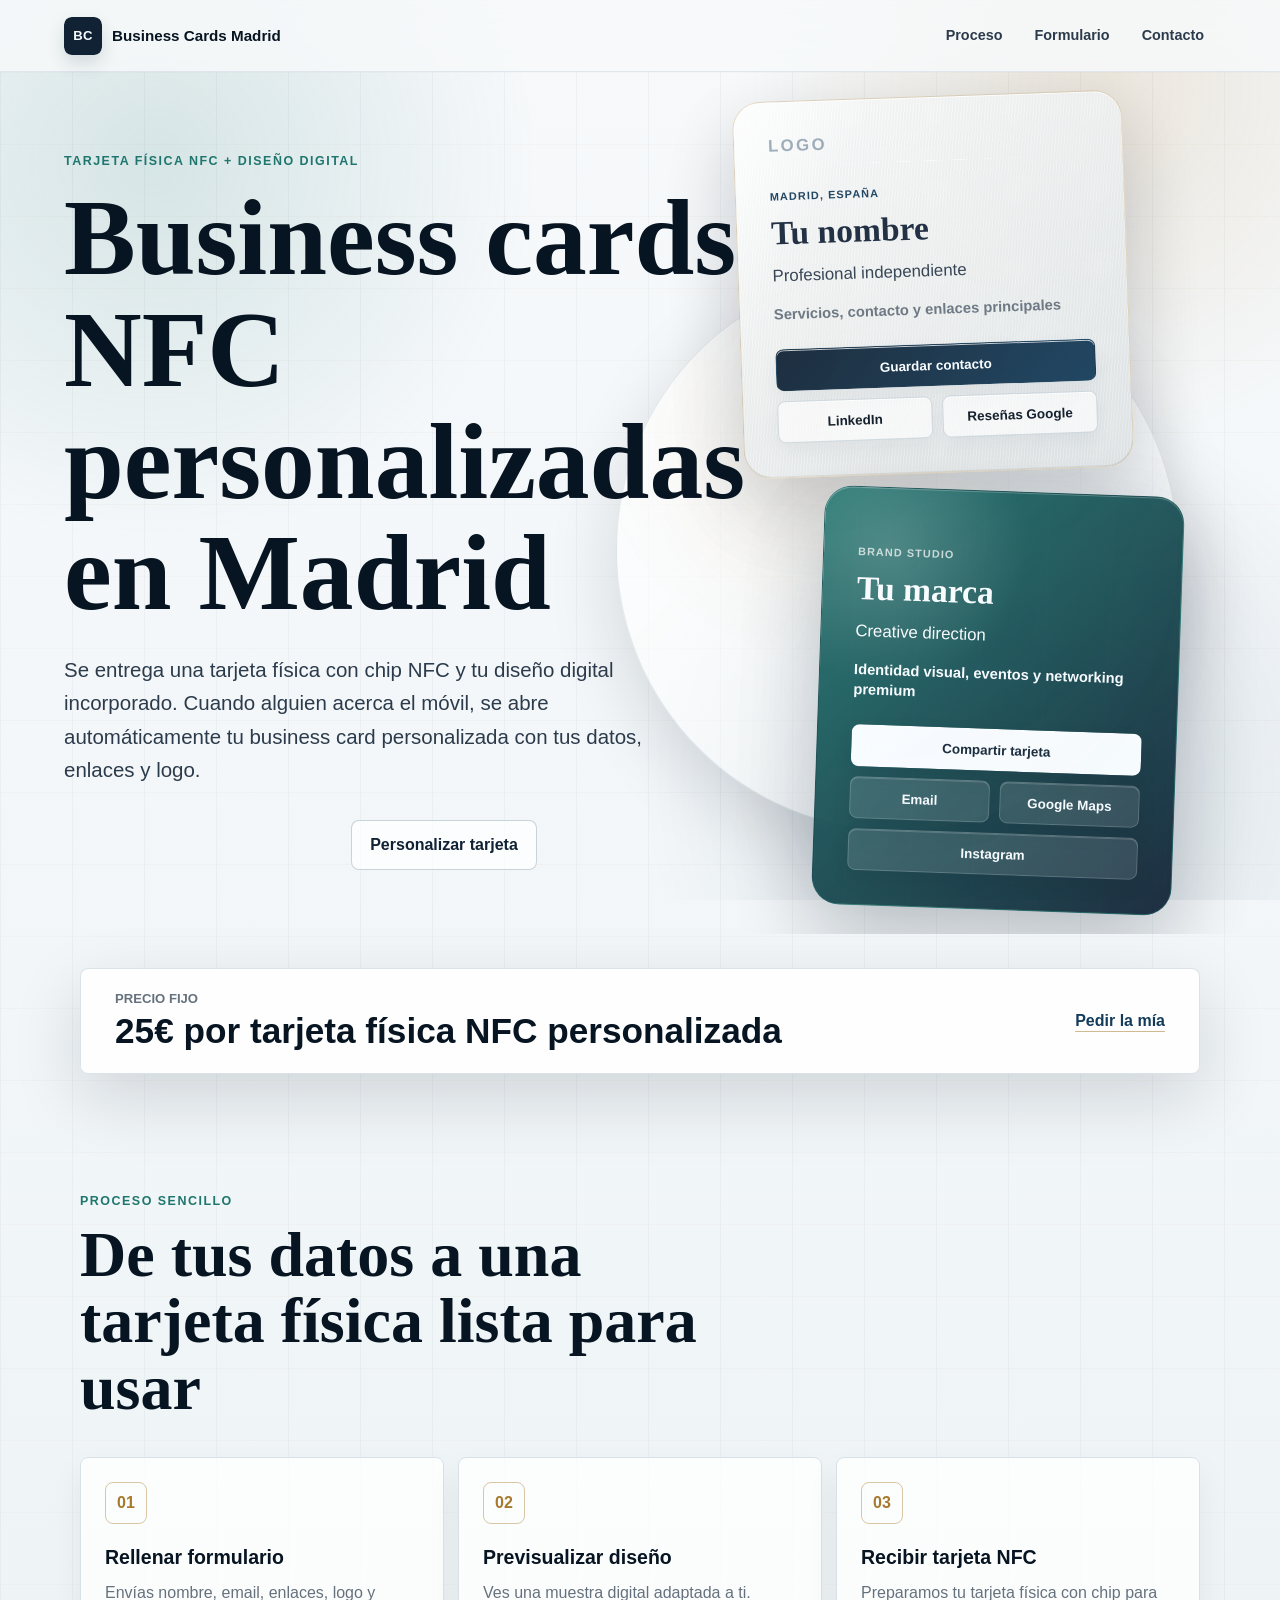
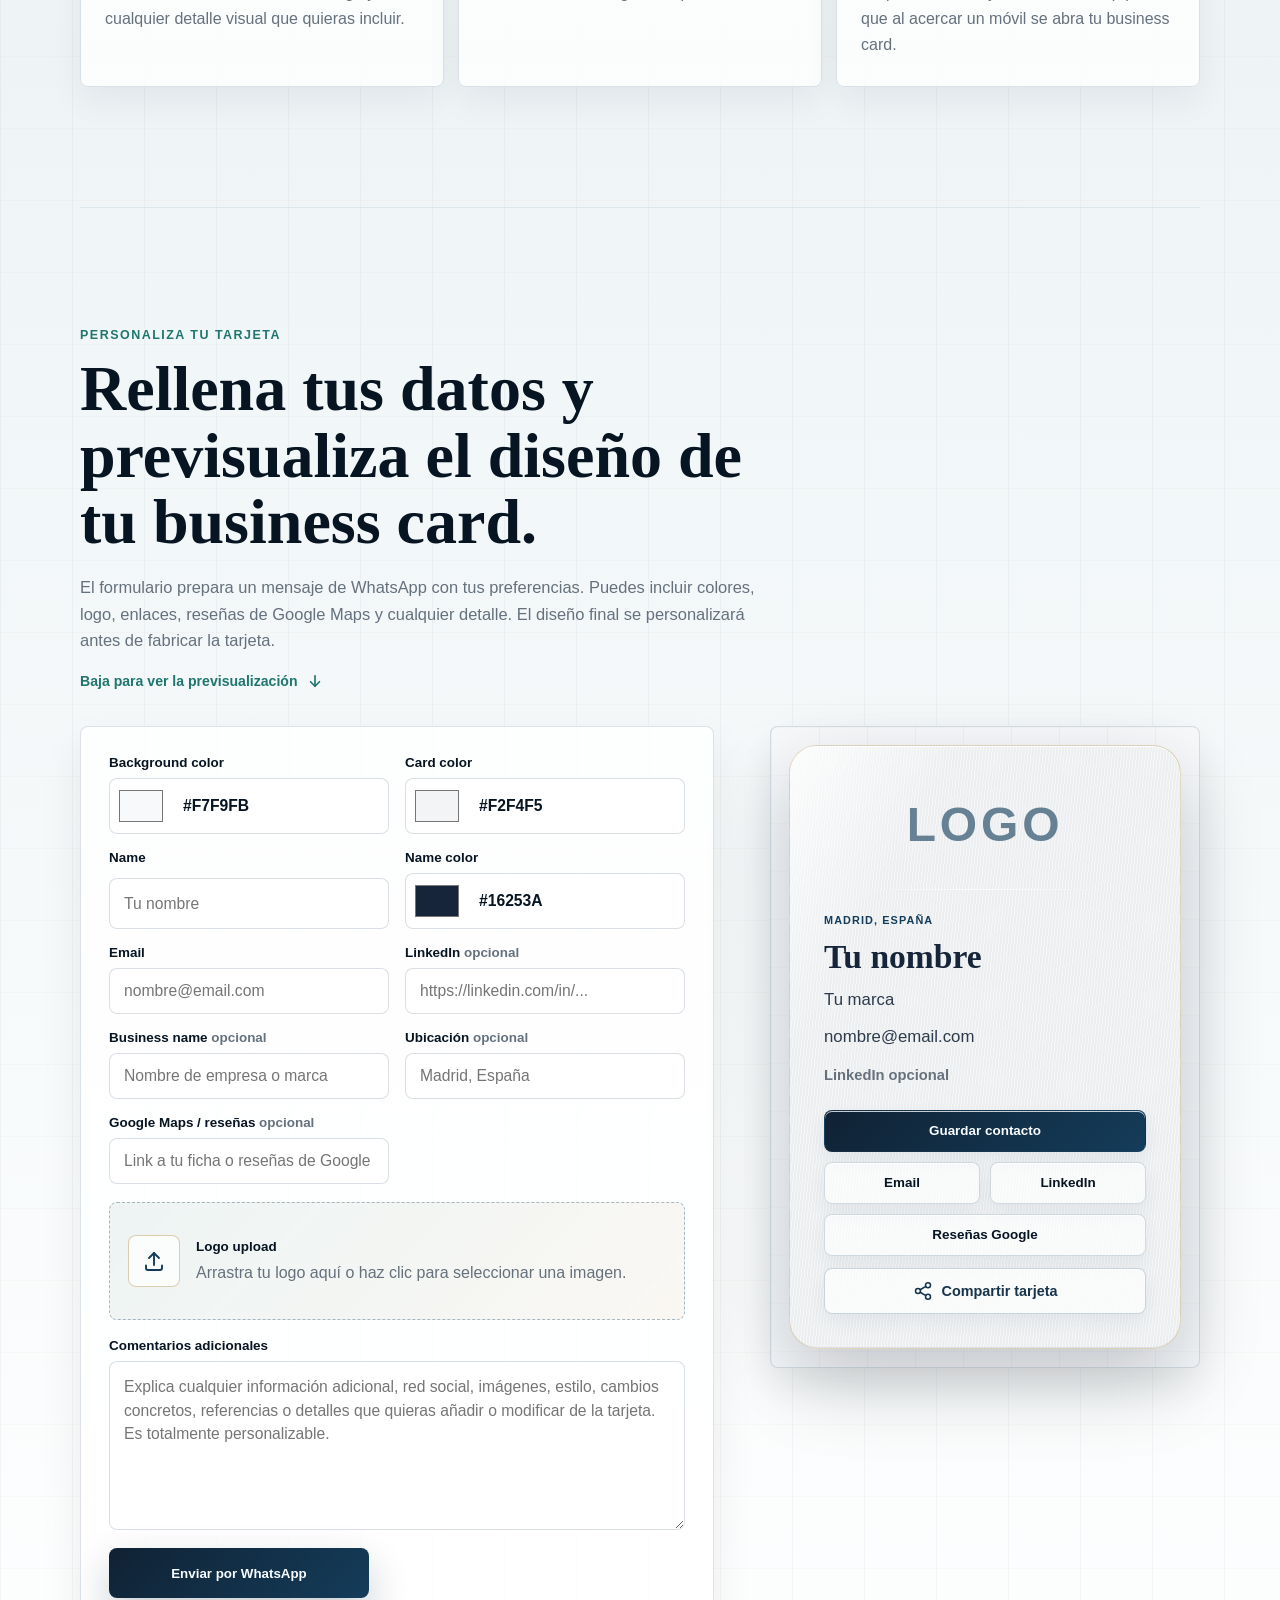
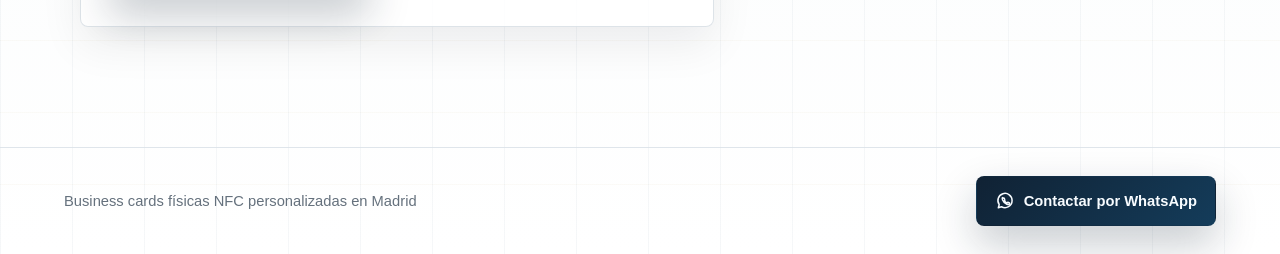
==== index.html @ bb1ada74 "GOOGLE REVIEWS" ====
<!doctype html>
<html lang="es">
  <head>
    <meta charset="utf-8" />
    <meta name="viewport" content="width=device-width, initial-scale=1, viewport-fit=cover" />
    <meta name="theme-color" content="#f7f9fb" />
    <meta
      name="description"
      content="Tarjetas físicas NFC con business card digital personalizada en Madrid por 25 euros. Acerca el móvil y se abre tu tarjeta."
    />

    <title>Business cards físicas NFC personalizadas en Madrid</title>

    <meta property="og:type" content="website" />
    <meta property="og:title" content="Business cards físicas NFC personalizadas en Madrid" />
    <meta
      property="og:description"
      content="Tarjetas físicas con chip NFC y diseño digital personalizado por 25 euros. Al acercar el móvil, se abre tu business card."
    />
    <meta property="og:image" content="assets/business-cards-logo.svg" />
    <link rel="icon" type="image/svg+xml" href="assets/business-cards-logo.svg" />
    <link rel="stylesheet" href="styles.css" />
  </head>
  <body>
    <!-- Landing page -->
    <header class="site-header" aria-label="Cabecera">
      <a class="brand" href="#inicio" aria-label="Inicio">
        <img class="brand-logo-mini" src="assets/business-cards-logo.svg" alt="" />
        <span>Business Cards Madrid</span>
      </a>
      <nav class="top-nav" aria-label="Navegación principal">
        <a href="#proceso">Proceso</a>
        <a href="#personalizar">Formulario</a>
        <a href="#contacto">Contacto</a>
      </nav>
    </header>

    <main>
      <section class="hero" id="inicio" aria-labelledby="hero-title">
        <div class="hero-visual" aria-hidden="true">
          <div class="hero-showcase">
            <article class="floating-card preview-card preview-card-large hero-card-primary">
              <div class="card-pattern"></div>
              <header class="card-head">
                <div class="logo-placeholder">LOGO</div>
              </header>
              <div class="card-identity">
                <p>Madrid, España</p>
                <h2>Tu nombre</h2>
                <span>Profesional independiente</span>
                <small>Servicios, contacto y enlaces principales</small>
              </div>
              <div class="card-actions">
                <span>Guardar contacto</span>
                <span>LinkedIn</span>
                <span>Reseñas Google</span>
              </div>
            </article>
            <article class="floating-card preview-card preview-card-large hero-card-secondary">
              <div class="card-pattern"></div>
              <div class="card-identity">
                <p>Brand studio</p>
                <h2>Tu marca</h2>
                <span>Creative direction</span>
                <small>Identidad visual, eventos y networking premium</small>
              </div>
              <div class="card-actions card-actions-alt">
                <span>Compartir tarjeta</span>
                <span>Email</span>
                <span>Google Maps</span>
                <span>Instagram</span>
              </div>
            </article>
          </div>
        </div>

        <div class="hero-content">
          <p class="kicker">Tarjeta física NFC + diseño digital</p>
          <h1 id="hero-title">Business cards NFC personalizadas en Madrid</h1>
          <p class="hero-copy">
            Se entrega una tarjeta física con chip NFC y tu diseño digital incorporado. Cuando alguien acerca el móvil,
            se abre automáticamente tu business card personalizada con tus datos, enlaces y logo.
          </p>
          <div class="hero-actions">
            <a class="button button-secondary" href="#personalizar">Personalizar tarjeta</a>
          </div>
        </div>
      </section>

      <section class="price-band" id="precio" aria-label="Precio">
        <div>
          <p>Precio fijo</p>
          <strong>25€ por tarjeta física NFC personalizada</strong>
        </div>
        <a class="text-link" href="#personalizar">Pedir la mía</a>
      </section>

      <section class="process-section" id="proceso" aria-labelledby="process-title">
        <div class="section-heading">
          <p class="kicker">Proceso sencillo</p>
          <h2 id="process-title">De tus datos a una tarjeta física lista para usar</h2>
        </div>
        <div class="process-grid">
          <article>
            <span>01</span>
            <h3>Rellenar formulario</h3>
            <p>Envías nombre, email, enlaces, logo y cualquier detalle visual que quieras incluir.</p>
          </article>
          <article>
            <span>02</span>
            <h3>Previsualizar diseño</h3>
            <p>Ves una muestra digital adaptada a ti.</p>
          </article>
          <article>
            <span>03</span>
            <h3>Recibir tarjeta NFC</h3>
            <p>Preparamos tu tarjeta física con chip para que al acercar un móvil se abra tu business card.</p>
          </article>
        </div>
      </section>

      <!-- Formulario + preview personalizada -->
      <section class="customizer-section" id="personalizar" aria-labelledby="customizer-title">
        <div class="section-heading">
          <p class="kicker">Personaliza tu tarjeta</p>
          <h2 id="customizer-title">Rellena tus datos y previsualiza el diseño de tu business card.</h2>
          <p class="section-intro">
            El formulario prepara un mensaje de WhatsApp con tus preferencias. Puedes incluir colores, logo, enlaces,
            reseñas de Google Maps y cualquier detalle. El diseño final se personalizará antes de fabricar la tarjeta.
          </p>
          <a class="scroll-cue customizer-cue" href="#finalPreview" aria-label="Bajar para ver la previsualización">
            <span>Baja para ver la previsualización</span>
            <svg viewBox="0 0 24 24" aria-hidden="true"><path d="M12 5v14" /><path d="m6 13 6 6 6-6" /></svg>
          </a>
        </div>

        <div class="customizer-layout">
          <!-- Formulario -->
          <form class="custom-form" id="cardForm" aria-label="Formulario de personalización de business card">
            <div class="form-grid">
              <label class="field color-field" for="backgroundColor">
                <span>Background color</span>
                <span class="color-control">
                  <input id="backgroundColor" name="backgroundColor" type="color" value="#f7f9fb" />
                  <input class="color-text" data-color-text="backgroundColor" type="text" value="#f7f9fb" aria-label="Background color hex" />
                </span>
              </label>

              <label class="field color-field" for="cardColor">
                <span>Card color</span>
                <span class="color-control">
                  <input id="cardColor" name="cardColor" type="color" value="#f2f4f5" />
                  <input class="color-text" data-color-text="cardColor" type="text" value="#f2f4f5" aria-label="Card color hex" />
                </span>
              </label>

              <label class="field" for="customerName">
                <span>Name</span>
                <input id="customerName" name="customerName" type="text" placeholder="Tu nombre" required />
              </label>

              <label class="field color-field" for="nameColor">
                <span>Name color</span>
                <span class="color-control">
                  <input id="nameColor" name="nameColor" type="color" value="#16253a" />
                  <input class="color-text" data-color-text="nameColor" type="text" value="#16253a" aria-label="Name color hex" />
                </span>
              </label>

              <label class="field" for="customerEmail">
                <span>Email</span>
                <input id="customerEmail" name="customerEmail" type="email" placeholder="nombre@email.com" required />
              </label>

              <label class="field" for="linkedinUrl">
                <span>LinkedIn <em>opcional</em></span>
                <input id="linkedinUrl" name="linkedinUrl" type="text" placeholder="https://linkedin.com/in/..." />
              </label>

              <label class="field" for="businessName">
                <span>Business name <em>opcional</em></span>
                <input id="businessName" name="businessName" type="text" placeholder="Nombre de empresa o marca" />
              </label>

              <label class="field" for="customerLocation">
                <span>Ubicación <em>opcional</em></span>
                <input id="customerLocation" name="customerLocation" type="text" placeholder="Madrid, España" />
              </label>

              <label class="field" for="googleMapsUrl">
                <span>Google Maps / reseñas <em>opcional</em></span>
                <input id="googleMapsUrl" name="googleMapsUrl" type="text" placeholder="Link a tu ficha o reseñas de Google" />
              </label>
            </div>

            <div class="upload-zone" id="logoDropzone">
              <input id="logoUpload" name="logoUpload" type="file" accept="image/*" />
              <div class="upload-icon" aria-hidden="true">
                <svg viewBox="0 0 24 24"><path d="M12 16V4" /><path d="m7 9 5-5 5 5" /><path d="M20 16.5V19a2 2 0 0 1-2 2H6a2 2 0 0 1-2-2v-2.5" /></svg>
              </div>
              <div>
                <strong>Logo upload</strong>
                <p id="logoStatus">Arrastra tu logo aquí o haz clic para seleccionar una imagen.</p>
              </div>
            </div>

            <label class="field comments-field" for="additionalComments">
              <span>Comentarios adicionales</span>
              <textarea
                id="additionalComments"
                name="additionalComments"
                rows="6"
                placeholder="Explica cualquier información adicional, red social, imágenes, estilo, cambios concretos, referencias o detalles que quieras añadir o modificar de la tarjeta. Es totalmente personalizable."
              ></textarea>
            </label>

            <button class="button button-primary form-submit" type="submit">Enviar por WhatsApp</button>
          </form>

          <!-- Preview de tarjeta basada en card_example -->
          <div class="preview-column">
            <aside class="form-preview" id="finalPreview" aria-label="Previsualización de la tarjeta">
              <article class="preview-card custom-preview" id="customPreview">
                <div class="card-pattern"></div>
                <header class="card-head" id="previewLogoWrap">
                  <div class="logo-placeholder" id="previewLogo">LOGO</div>
                </header>
                <div class="card-identity">
                  <p id="previewLocation">Madrid, España</p>
                  <h2 id="previewName">Tu nombre</h2>
                  <span id="previewBusiness">Tu marca</span>
                  <span id="previewEmail">nombre@email.com</span>
                  <small id="previewLinkedin">LinkedIn opcional</small>
                </div>
                <div class="card-actions">
                  <span>Guardar contacto</span>
                  <span id="previewEmailAction">Email</span>
                  <span id="previewLinkedinAction">LinkedIn</span>
                  <span id="previewGoogleMapsAction">Reseñas Google</span>
                </div>
                <button class="share-card-button" id="shareCardButton" type="button">
                  <span class="button-icon" aria-hidden="true">
                    <svg viewBox="0 0 24 24"><circle cx="18" cy="5" r="3" /><circle cx="6" cy="12" r="3" /><circle cx="18" cy="19" r="3" /><path d="m8.6 13.5 6.8 4" /><path d="m15.4 6.5-6.8 4" /></svg>
                  </span>
                  Compartir tarjeta
                </button>
              </article>
              <div class="final-actions" id="finalActions" hidden>
                <div>
                  <strong>Mensaje preparado</strong>
                  <p>Se ha abierto WhatsApp con tu diseño. Puedes editar el mensaje antes de enviarlo.</p>
                </div>
                <a class="button button-primary" id="finalWhatsappLink" href="#" target="_blank" rel="noopener noreferrer">
                  <span class="button-icon" aria-hidden="true">
                    <svg viewBox="0 0 24 24"><path d="M20.5 11.5a8.5 8.5 0 0 1-12.7 7.4L4 20l1.1-3.7a8.5 8.5 0 1 1 15.4-4.8Z" /><path d="M9.4 8.9c.2-.4.4-.4.7-.4h.5c.2 0 .4.1.5.4l.7 1.6c.1.2.1.4-.1.6l-.4.5c.7 1.2 1.7 2.1 3 2.7l.5-.6c.2-.2.4-.3.7-.2l1.6.7c.3.1.4.3.4.6v.5c0 .4-.2.6-.5.8-.7.4-1.8.2-2.8-.2-2.4-1-4.2-2.8-5.1-5.1-.4-1-.6-2.1-.2-2.9Z" /></svg>
                  </span>
                  Abrir WhatsApp de nuevo
                </a>
              </div>
            </aside>
          </div>
        </div>
      </section>
    </main>

    <footer class="site-footer" id="contacto">
      <span>Business cards físicas NFC personalizadas en Madrid</span>
      <a class="button button-primary whatsapp-link footer-whatsapp" href="#">
        <span class="button-icon" aria-hidden="true">
          <svg viewBox="0 0 24 24"><path d="M20.5 11.5a8.5 8.5 0 0 1-12.7 7.4L4 20l1.1-3.7a8.5 8.5 0 1 1 15.4-4.8Z" /><path d="M9.4 8.9c.2-.4.4-.4.7-.4h.5c.2 0 .4.1.5.4l.7 1.6c.1.2.1.4-.1.6l-.4.5c.7 1.2 1.7 2.1 3 2.7l.5-.6c.2-.2.4-.3.7-.2l1.6.7c.3.1.4.3.4.6v.5c0 .4-.2.6-.5.8-.7.4-1.8.2-2.8-.2-2.4-1-4.2-2.8-5.1-5.1-.4-1-.6-2.1-.2-2.9Z" /></svg>
        </span>
        Contactar por WhatsApp
      </a>
    </footer>

    <script src="script.js" defer></script>
  </body>
</html>
---- styles.css ----
:root {
  --ink: #071421;
  --ink-soft: #2c3b4b;
  --muted: #65717d;
  --line: #d9e1e8;
  --paper: #f7f9fb;
  --white: #ffffff;
  --blue: #143c5a;
  --blue-deep: #102234;
  --gold: #a8792c;
  --sea: #1f766e;
  --card-border: rgba(168, 121, 44, 0.28);
  --shadow-soft: 0 24px 70px rgba(7, 20, 33, 0.14);
  --shadow-card: 0 30px 80px rgba(7, 20, 33, 0.22);
  font-family: "Avenir Next", Avenir, "Helvetica Neue", Helvetica, Arial, sans-serif;
}

/* Estilos base */

* {
  box-sizing: border-box;
}

html {
  scroll-behavior: smooth;
}

body {
  min-height: 100%;
  margin: 0;
  background:
    linear-gradient(90deg, rgba(20, 60, 90, 0.04) 1px, transparent 1px),
    linear-gradient(rgba(168, 121, 44, 0.035) 1px, transparent 1px),
    linear-gradient(180deg, #f7f9fb 0%, #eef4f6 48%, #ffffff 100%);
  background-size: 72px 72px, 72px 72px, auto;
  color: var(--ink);
}

body::before {
  position: fixed;
  inset: 0;
  z-index: -1;
  content: "";
  background:
    radial-gradient(circle at 12% 18%, rgba(31, 118, 110, 0.15), transparent 24rem),
    radial-gradient(circle at 86% 10%, rgba(168, 121, 44, 0.14), transparent 22rem),
    radial-gradient(circle at 80% 86%, rgba(20, 60, 90, 0.13), transparent 24rem);
  pointer-events: none;
}

a {
  color: inherit;
}

/* Landing page */

.site-header {
  position: fixed;
  top: 0;
  right: 0;
  left: 0;
  z-index: 10;
  display: flex;
  min-height: 72px;
  align-items: center;
  justify-content: space-between;
  gap: 24px;
  padding: 16px clamp(18px, 5vw, 64px);
  border-bottom: 1px solid rgba(217, 225, 232, 0.78);
  background: rgba(247, 249, 251, 0.82);
  backdrop-filter: blur(18px);
  -webkit-backdrop-filter: blur(18px);
}

.brand,
.top-nav,
.hero-actions,
.card-actions,
.site-footer {
  display: flex;
  align-items: center;
}

.brand {
  gap: 10px;
  font-size: 0.95rem;
  font-weight: 800;
  text-decoration: none;
}

.brand-logo-mini {
  display: block;
  width: 38px;
  height: 38px;
  border-radius: 8px;
  object-fit: contain;
  box-shadow: 0 8px 18px rgba(16, 34, 52, 0.14);
}

.top-nav {
  gap: 8px;
}

.top-nav a {
  min-height: 38px;
  padding: 10px 12px;
  border-radius: 8px;
  color: var(--ink-soft);
  font-size: 0.9rem;
  font-weight: 700;
  text-decoration: none;
}

.hero {
  position: relative;
  display: grid;
  min-height: 92svh;
  align-items: center;
  overflow: hidden;
  padding: 120px clamp(18px, 5vw, 64px) 64px;
}

.hero-visual {
  position: absolute;
  inset: 72px 0 0;
  display: grid;
  place-items: center end;
  padding-right: clamp(12px, 8vw, 110px);
  pointer-events: none;
}

.hero-visual::before {
  position: absolute;
  inset: auto clamp(10px, 8vw, 120px) 12% auto;
  width: min(46vw, 560px);
  aspect-ratio: 1;
  content: "";
  border: 1px solid rgba(20, 60, 90, 0.1);
  border-radius: 999px;
  background:
    linear-gradient(135deg, rgba(255, 255, 255, 0.78), rgba(255, 255, 255, 0.18)),
    radial-gradient(circle at 36% 30%, rgba(168, 121, 44, 0.2), transparent 42%),
    radial-gradient(circle at 72% 68%, rgba(31, 118, 110, 0.18), transparent 40%);
  box-shadow: inset 0 1px 0 rgba(255, 255, 255, 0.8), var(--shadow-soft);
}

.hero-showcase {
  position: relative;
  display: grid;
  width: min(38vw, 440px);
  gap: 18px;
  justify-items: end;
}

.hero-content {
  position: relative;
  z-index: 1;
  width: min(100%, 760px);
  padding-top: 34px;
}

.kicker {
  margin: 0 0 14px;
  color: var(--sea);
  font-size: 0.78rem;
  font-weight: 800;
  letter-spacing: 0.12em;
  text-transform: uppercase;
}

p {
  overflow-wrap: break-word;
}

h1,
h2 {
  margin: 0;
  color: var(--ink);
  font-family: "Iowan Old Style", "Palatino Linotype", "Book Antiqua", Palatino, Georgia, serif;
  font-weight: 700;
  line-height: 1.04;
  letter-spacing: 0;
}

h1 {
  max-width: 720px;
  font-size: clamp(3.1rem, 8.4vw, 6.8rem);
}

.hero-copy {
  max-width: 620px;
  margin: 24px 0 0;
  color: var(--ink-soft);
  font-size: clamp(1.05rem, 1.7vw, 1.28rem);
  line-height: 1.62;
}

.hero-actions {
  flex-wrap: wrap;
  gap: 12px;
  justify-content: center;
  margin-top: 34px;
}

.scroll-cue {
  display: inline-flex;
  align-items: center;
  gap: 8px;
  margin-top: 18px;
  color: var(--muted);
  font-size: 0.88rem;
  font-weight: 800;
  text-decoration: none;
}

.customizer-cue {
  color: var(--sea);
}

.scroll-cue svg {
  width: 18px;
  height: 18px;
  fill: none;
  stroke: currentColor;
  stroke-linecap: round;
  stroke-linejoin: round;
  stroke-width: 2.2;
  animation: cueBounce 1.8s ease-in-out infinite;
}

.button,
.text-link {
  min-height: 50px;
  align-items: center;
  justify-content: center;
  border-radius: 8px;
  font-weight: 800;
  text-decoration: none;
  transition: transform 180ms ease, border-color 180ms ease, background 180ms ease, box-shadow 180ms ease;
}

.button {
  display: inline-flex;
  gap: 9px;
  padding: 0 18px;
  border: 1px solid transparent;
}

.button-primary {
  background: linear-gradient(135deg, var(--blue-deep), var(--blue));
  color: #f8fcff;
  box-shadow: 0 18px 42px rgba(16, 34, 52, 0.23);
}

.button-secondary {
  border-color: rgba(20, 60, 90, 0.22);
  background: rgba(255, 255, 255, 0.72);
  color: var(--blue-deep);
}

.button-icon {
  display: inline-grid;
  width: 20px;
  height: 20px;
  place-items: center;
}

.button-icon svg {
  width: 100%;
  height: 100%;
  fill: none;
  stroke: currentColor;
  stroke-linecap: round;
  stroke-linejoin: round;
  stroke-width: 1.8;
}

.price-band {
  display: flex;
  width: min(1120px, calc(100% - 36px));
  align-items: center;
  justify-content: space-between;
  gap: 20px;
  margin: 34px auto 0;
  padding: 22px clamp(18px, 4vw, 34px);
  border: 1px solid rgba(20, 60, 90, 0.14);
  border-radius: 8px;
  background: rgba(255, 255, 255, 0.9);
  box-shadow: var(--shadow-soft);
}

.price-band p,
.price-band strong {
  display: block;
}

.price-band p {
  margin: 0 0 6px;
  color: var(--muted);
  font-size: 0.82rem;
  font-weight: 800;
  text-transform: uppercase;
}

.price-band strong {
  font-size: clamp(1.45rem, 4vw, 2.2rem);
  line-height: 1.1;
}

.text-link {
  display: inline-flex;
  flex: 0 0 auto;
  color: var(--blue);
  text-decoration: underline;
  text-decoration-color: rgba(168, 121, 44, 0.52);
  text-underline-offset: 5px;
}

/* Proceso */

.process-section,
.customizer-section {
  width: min(1120px, calc(100% - 36px));
  margin: 0 auto;
  padding: clamp(70px, 10vw, 120px) 0;
}

.section-heading {
  max-width: 680px;
}

.section-heading h2 {
  font-size: clamp(2rem, 5vw, 4rem);
}

.process-grid {
  display: grid;
  grid-template-columns: repeat(3, minmax(0, 1fr));
  gap: 14px;
  margin-top: 36px;
}

.process-grid article {
  min-height: 230px;
  padding: 24px;
  border: 1px solid var(--line);
  border-radius: 8px;
  background: rgba(255, 255, 255, 0.78);
  box-shadow: 0 14px 34px rgba(7, 20, 33, 0.06);
}

.process-grid span {
  display: inline-grid;
  width: 42px;
  height: 42px;
  place-items: center;
  border: 1px solid rgba(168, 121, 44, 0.42);
  border-radius: 8px;
  color: var(--gold);
  font-weight: 900;
}

.process-grid h3 {
  margin: 22px 0 10px;
  font-size: 1.22rem;
  line-height: 1.2;
}

.process-grid p,
.section-intro {
  margin: 0;
  color: var(--muted);
  line-height: 1.62;
}

.section-intro {
  max-width: 720px;
  margin-top: 18px;
  font-size: 1.03rem;
}

.customizer-section {
  border-top: 1px solid rgba(217, 225, 232, 0.8);
}

/* Formulario */

.customizer-layout {
  display: grid;
  grid-template-columns: minmax(0, 1fr) minmax(320px, 430px);
  gap: clamp(24px, 5vw, 56px);
  align-items: start;
  margin-top: 36px;
}

.custom-form,
.form-preview {
  border: 1px solid rgba(20, 60, 90, 0.14);
  border-radius: 8px;
  background: rgba(255, 255, 255, 0.82);
  box-shadow: 0 18px 44px rgba(7, 20, 33, 0.07);
}

.custom-form {
  display: grid;
  gap: 18px;
  padding: clamp(18px, 3vw, 28px);
}

.preview-column {
  position: sticky;
  top: 96px;
  display: grid;
  gap: 14px;
  align-self: start;
}

.form-grid {
  display: grid;
  grid-template-columns: repeat(2, minmax(0, 1fr));
  gap: 16px;
}

.field {
  display: grid;
  gap: 8px;
}

.field span,
.upload-zone strong {
  color: var(--ink);
  font-size: 0.84rem;
  font-weight: 850;
}

.field em {
  color: var(--muted);
  font-style: normal;
  font-weight: 700;
}

.field input,
.field textarea,
.color-control {
  width: 100%;
  border: 1px solid rgba(20, 60, 90, 0.16);
  border-radius: 8px;
  background: rgba(255, 255, 255, 0.86);
  color: var(--ink);
  font: inherit;
  font-size: 0.98rem;
  box-shadow: inset 0 1px 0 rgba(255, 255, 255, 0.86);
  transition: border-color 160ms ease, box-shadow 160ms ease, background 160ms ease;
}

.field input,
.field textarea {
  padding: 13px 14px;
}

.field textarea {
  min-height: 142px;
  resize: vertical;
  line-height: 1.5;
}

.color-control {
  display: grid;
  grid-template-columns: 48px minmax(0, 1fr);
  align-items: center;
  gap: 10px;
  padding: 7px;
}

.color-control input[type="color"] {
  width: 48px;
  height: 40px;
  padding: 0;
  overflow: hidden;
  border: 0;
  border-radius: 7px;
  background: transparent;
  cursor: pointer;
}

.color-control .color-text {
  min-height: 40px;
  padding: 0 8px;
  border: 0;
  background: transparent;
  box-shadow: none;
  text-transform: uppercase;
}

.upload-zone {
  position: relative;
  display: grid;
  grid-template-columns: 52px minmax(0, 1fr);
  gap: 16px;
  align-items: center;
  min-height: 118px;
  padding: 18px;
  border: 1px dashed rgba(20, 60, 90, 0.34);
  border-radius: 8px;
  background:
    linear-gradient(135deg, rgba(31, 118, 110, 0.08), rgba(168, 121, 44, 0.06)),
    rgba(255, 255, 255, 0.68);
  cursor: pointer;
  transition: border-color 160ms ease, background 160ms ease, transform 160ms ease;
}

.upload-zone input {
  position: absolute;
  inset: 0;
  opacity: 0;
  cursor: pointer;
}

.upload-zone p {
  margin: 6px 0 0;
  color: var(--muted);
  line-height: 1.45;
}

.upload-icon {
  display: grid;
  width: 52px;
  height: 52px;
  place-items: center;
  border: 1px solid rgba(168, 121, 44, 0.36);
  border-radius: 8px;
  background: rgba(255, 255, 255, 0.72);
  color: var(--blue);
}

.upload-icon svg {
  width: 24px;
  height: 24px;
  fill: none;
  stroke: currentColor;
  stroke-linecap: round;
  stroke-linejoin: round;
  stroke-width: 1.9;
}

.upload-zone.is-dragging {
  border-color: rgba(31, 118, 110, 0.72);
  background:
    linear-gradient(135deg, rgba(31, 118, 110, 0.14), rgba(168, 121, 44, 0.08)),
    rgba(255, 255, 255, 0.88);
  transform: translateY(-2px);
}

.form-submit {
  width: fit-content;
  min-width: min(100%, 260px);
  border: 0;
  cursor: pointer;
}

.form-preview {
  display: grid;
  gap: 14px;
  padding: 18px;
  background:
    linear-gradient(90deg, rgba(20, 60, 90, 0.035) 1px, transparent 1px),
    linear-gradient(rgba(168, 121, 44, 0.03) 1px, transparent 1px),
    var(--preview-page-bg, rgba(255, 255, 255, 0.82));
  background-size: 48px 48px, 48px 48px, auto;
}

.custom-preview {
  width: 100%;
  box-shadow: 0 20px 52px rgba(7, 20, 33, 0.16), inset 0 1px 0 rgba(255, 255, 255, 0.9), inset 0 -1px 0 rgba(73, 103, 125, 0.12);
}

.field input:focus,
.field textarea:focus,
.color-control:focus-within {
  border-color: rgba(31, 118, 110, 0.58);
  box-shadow: 0 0 0 4px rgba(31, 118, 110, 0.12);
  outline: 0;
}

/* Preview de tarjeta */

.form-preview.is-final {
  border-color: rgba(31, 118, 110, 0.38);
  box-shadow: 0 24px 70px rgba(7, 20, 33, 0.13);
}

.final-actions {
  display: grid;
  gap: 14px;
  padding: 16px;
  border: 1px solid rgba(31, 118, 110, 0.22);
  border-radius: 8px;
  background: rgba(255, 255, 255, 0.78);
}

.final-actions[hidden],
[hidden] {
  display: none !important;
}

.final-actions strong {
  color: var(--ink);
  font-size: 1rem;
}

.final-actions p {
  margin: 6px 0 0;
  color: var(--muted);
  line-height: 1.45;
}

.final-actions .button {
  width: 100%;
}

.preview-card {
  position: relative;
  width: min(100%, 430px);
  overflow: hidden;
  padding: clamp(22px, 5vw, 34px);
  border: 1px solid var(--card-border);
  border-radius: 28px;
  background:
    linear-gradient(94deg, rgba(255, 255, 255, 0.16) 0 1px, transparent 1px 8px),
    linear-gradient(4deg, rgba(20, 60, 90, 0.035) 0 1px, transparent 1px 10px),
    linear-gradient(118deg, rgba(255, 255, 255, 0.82), rgba(255, 255, 255, 0) 24%),
    repeating-linear-gradient(96deg, rgba(255, 255, 255, 0.16) 0 1px, rgba(84, 93, 101, 0.035) 1px 3px),
    linear-gradient(145deg, #fbfcfc 0%, #f0f2f2 45%, #e0e5e7 100%);
  box-shadow: var(--shadow-card), inset 0 1px 0 rgba(255, 255, 255, 0.9), inset 0 -1px 0 rgba(73, 103, 125, 0.12);
}

.preview-card::before {
  position: absolute;
  inset: -1px;
  content: "";
  border-radius: inherit;
  background:
    radial-gradient(circle at 50% 18%, rgba(255, 255, 255, 0.72), rgba(255, 255, 255, 0.2) 18%, transparent 38%),
    linear-gradient(120deg, rgba(255, 255, 255, 0.9), transparent 24%, rgba(168, 121, 44, 0.18) 68%, transparent);
  mask: linear-gradient(#000 0 0) content-box, linear-gradient(#000 0 0);
  mask-composite: exclude;
  -webkit-mask: linear-gradient(#000 0 0) content-box, linear-gradient(#000 0 0);
  -webkit-mask-composite: xor;
  padding: 1px;
  pointer-events: none;
}

.preview-card-large {
  width: min(100%, 390px);
  opacity: 0.94;
}

.hero-card-primary {
  justify-self: start;
  rotate: -2deg;
}

.hero-card-secondary {
  width: min(100%, 360px);
  justify-self: end;
  border-color: rgba(31, 118, 110, 0.36);
  background:
    linear-gradient(112deg, rgba(255, 255, 255, 0.08) 0 1px, transparent 1px 13px),
    radial-gradient(circle at 18% 14%, rgba(255, 255, 255, 0.18), transparent 30%),
    linear-gradient(135deg, rgba(31, 118, 110, 0.94), rgba(16, 34, 52, 0.96)),
    #143c5a;
  box-shadow: 0 34px 86px rgba(7, 20, 33, 0.26), inset 0 1px 0 rgba(255, 255, 255, 0.24);
  rotate: 2deg;
  animation-delay: -3.5s;
}

.hero-card-secondary .card-pattern {
  opacity: 0.11;
  background:
    linear-gradient(90deg, transparent 0 31px, rgba(255, 255, 255, 0.18) 32px, transparent 33px),
    linear-gradient(transparent 0 31px, rgba(255, 255, 255, 0.12) 32px, transparent 33px);
  background-size: 64px 64px;
  mix-blend-mode: normal;
}

.hero-card-secondary .card-identity p,
.hero-card-secondary .card-identity h2,
.hero-card-secondary .card-identity span,
.hero-card-secondary .card-identity small {
  color: #f8fcff;
}

.hero-card-secondary .card-identity p {
  color: rgba(255, 255, 255, 0.72);
}

.hero-card-secondary .card-actions span {
  border-color: rgba(255, 255, 255, 0.18);
  background: rgba(255, 255, 255, 0.12);
  color: #f8fcff;
  box-shadow: inset 0 1px 0 rgba(255, 255, 255, 0.18), 0 8px 18px rgba(6, 17, 29, 0.12);
}

.hero-card-secondary .card-actions span:first-child {
  background: #f8fcff;
  color: var(--blue-deep);
}

.hero-card-secondary .card-actions-alt span {
  flex: 1 1 calc(50% - 10px);
}

.hero-card-secondary .card-actions-alt span:first-child {
  flex-basis: 100%;
}

.hero-card-primary .card-head {
  justify-content: flex-start;
  padding-bottom: 10px;
}

.hero-card-primary .logo-placeholder {
  width: auto;
  min-height: 0;
  color: rgba(20, 60, 90, 0.42);
  font-size: 1.05rem;
  letter-spacing: 0.14em;
}

.floating-card {
  animation: floatCard 9s ease-in-out infinite;
}

.card-pattern {
  position: absolute;
  inset: 0;
  z-index: 0;
  opacity: 0.22;
  background:
    radial-gradient(circle at 50% 18%, rgba(255, 255, 255, 0.82), transparent 24%),
    linear-gradient(115deg, transparent 0 34%, rgba(255, 255, 255, 0.26) 44%, transparent 56%),
    linear-gradient(90deg, transparent 0 39px, rgba(20, 60, 90, 0.045) 40px, transparent 41px),
    linear-gradient(transparent 0 39px, rgba(168, 121, 44, 0.028) 40px, transparent 41px);
  background-size: 80px 80px;
  mix-blend-mode: soft-light;
}

.card-head,
.card-identity,
.card-actions,
.share-card-button {
  position: relative;
  z-index: 1;
}

.card-head {
  display: flex;
  justify-content: center;
  padding-bottom: 22px;
  background: radial-gradient(ellipse at center, rgba(255, 255, 255, 0.72), transparent 62%) center bottom / 100% 1px no-repeat;
}

.card-head img {
  display: block;
  width: min(100%, 360px);
  max-height: 118px;
  object-fit: contain;
  filter: drop-shadow(0 10px 18px rgba(6, 17, 29, 0.11));
}

.logo-placeholder {
  display: grid;
  width: min(100%, 320px);
  min-height: 88px;
  place-items: center;
  overflow: hidden;
  border: 0;
  background: transparent;
  color: rgba(20, 60, 90, 0.62);
  font-size: clamp(1.75rem, 7vw, 3rem);
  font-weight: 850;
  letter-spacing: 0.08em;
  text-transform: uppercase;
}

.logo-placeholder img {
  display: block;
  width: 100%;
  max-height: 118px;
  object-fit: contain;
}

.card-identity {
  padding: 24px 0;
}

.card-identity p {
  margin: 0 0 14px;
  color: var(--blue);
  font-size: 0.68rem;
  font-weight: 750;
  letter-spacing: 0.1em;
  text-transform: uppercase;
}

.card-identity h2 {
  color: #16253a;
  font-size: clamp(1.45rem, 4.4vw, 2.1rem);
}

.card-identity span {
  display: block;
  margin-top: 13px;
  color: var(--ink-soft);
  font-size: 1.05rem;
  line-height: 1.4;
}

.card-identity small {
  display: block;
  margin-top: 18px;
  color: var(--muted);
  font-size: 0.92rem;
  font-weight: 600;
  line-height: 1.35;
}

.card-actions {
  flex-wrap: wrap;
  gap: 10px;
}

.card-actions span {
  display: inline-flex;
  min-height: 42px;
  flex: 1 1 120px;
  align-items: center;
  justify-content: center;
  padding: 0 12px;
  border: 1px solid rgba(40, 91, 123, 0.2);
  border-radius: 8px;
  background: rgba(255, 255, 255, 0.62);
  color: var(--ink);
  font-size: 0.84rem;
  font-weight: 800;
  box-shadow: inset 0 1px 0 rgba(255, 255, 255, 0.76), 0 8px 18px rgba(38, 76, 100, 0.07);
}

.card-actions span:first-child {
  flex-basis: 100%;
  background: linear-gradient(135deg, var(--blue-deep), var(--blue));
  color: #f8fcff;
}

.share-card-button {
  display: inline-flex;
  width: 100%;
  min-height: 46px;
  align-items: center;
  justify-content: center;
  gap: 9px;
  margin-top: 12px;
  border: 1px solid rgba(40, 91, 123, 0.24);
  border-radius: 8px;
  background: rgba(255, 255, 255, 0.68);
  color: #16344a;
  font: inherit;
  font-size: 0.9rem;
  font-weight: 850;
  cursor: pointer;
  box-shadow: inset 0 1px 0 rgba(255, 255, 255, 0.76), 0 8px 18px rgba(38, 76, 100, 0.07);
  transition: transform 180ms ease, border-color 180ms ease, background 180ms ease;
}

/* Integración y footer */

.site-footer {
  scroll-margin-top: 96px;
  justify-content: space-between;
  gap: 18px;
  padding: 28px clamp(18px, 5vw, 64px);
  border-top: 1px solid rgba(217, 225, 232, 0.84);
  color: var(--muted);
  font-size: 0.92rem;
}

.site-footer a:not(.button) {
  color: var(--blue);
  font-weight: 800;
  text-decoration: none;
}

.footer-whatsapp {
  flex: 0 0 auto;
}

.button:focus-visible,
.top-nav a:focus-visible,
.brand:focus-visible,
.text-link:focus-visible,
.scroll-cue:focus-visible,
.site-footer a:focus-visible {
  outline: 3px solid rgba(31, 118, 110, 0.28);
  outline-offset: 3px;
}

@media (hover: hover) and (pointer: fine) {
  .button:hover,
  .share-card-button:hover,
  .top-nav a:hover,
  .text-link:hover,
  .scroll-cue:hover,
  .site-footer a:hover {
    transform: translateY(-2px);
  }

  .top-nav a:hover,
  .button-secondary:hover,
  .share-card-button:hover {
    background: rgba(255, 255, 255, 0.88);
  }

  .button-primary:hover {
    box-shadow: 0 22px 54px rgba(16, 34, 52, 0.28);
  }
}

@keyframes floatCard {
  0%,
  100% {
    transform: translateY(0);
  }
  50% {
    transform: translateY(-8px);
  }
}

@keyframes cueBounce {
  0%,
  100% {
    translate: 0 0;
  }
  50% {
    translate: 0 4px;
  }
}

@media (max-width: 980px) {
  .hero {
    min-height: auto;
    padding-bottom: 52px;
  }

  .hero-visual {
    position: relative;
    inset: auto;
    justify-content: center;
    order: 2;
    padding: 34px 0 0;
  }

  .hero-visual::before {
    inset: auto;
    width: min(78vw, 520px);
  }

  .hero-showcase {
    width: min(100%, 430px);
  }

  .hero-content {
    padding-top: 0;
  }

  .preview-card-large {
    width: min(100%, 390px);
    rotate: 0deg;
  }

  .hero-card-primary {
    justify-self: start;
  }

  .hero-card-secondary {
    width: min(100%, 360px);
    justify-self: end;
  }

  .process-grid,
  .customizer-layout {
    grid-template-columns: 1fr;
  }

  .preview-column {
    position: static;
  }

}

@media (max-width: 720px) {
  .site-header {
    min-height: 66px;
  }

  .brand span:last-child {
    display: none;
  }

  .top-nav {
    max-width: calc(100vw - 82px);
    gap: 2px;
    overflow-x: auto;
    scrollbar-width: none;
  }

  .top-nav::-webkit-scrollbar {
    display: none;
  }

  .top-nav a {
    padding: 9px 8px;
    font-size: 0.78rem;
  }

  .hero {
    padding-top: 96px;
  }

  .hero-showcase {
    width: min(100%, 390px);
  }

  .preview-card-large,
  .hero-card-secondary {
    width: min(100%, 390px);
  }

  .hero-card-primary {
    justify-self: start;
  }

  .hero-card-secondary {
    justify-self: end;
    rotate: 3deg;
  }

  h1 {
    font-size: clamp(2.34rem, 12.2vw, 3.7rem);
  }

  .price-band,
  .site-footer {
    align-items: flex-start;
    flex-direction: column;
  }

  .process-grid article {
    min-height: auto;
  }

  .form-grid {
    grid-template-columns: 1fr;
  }

  .form-submit {
    width: 100%;
  }

  .upload-zone {
    grid-template-columns: 44px minmax(0, 1fr);
    padding: 16px;
  }

  .upload-icon {
    width: 44px;
    height: 44px;
  }
}

@media (prefers-reduced-motion: reduce) {
  *,
  *::before,
  *::after {
    animation-duration: 0.001ms !important;
    animation-iteration-count: 1 !important;
    scroll-behavior: auto !important;
    transition-duration: 0.001ms !important;
  }
}
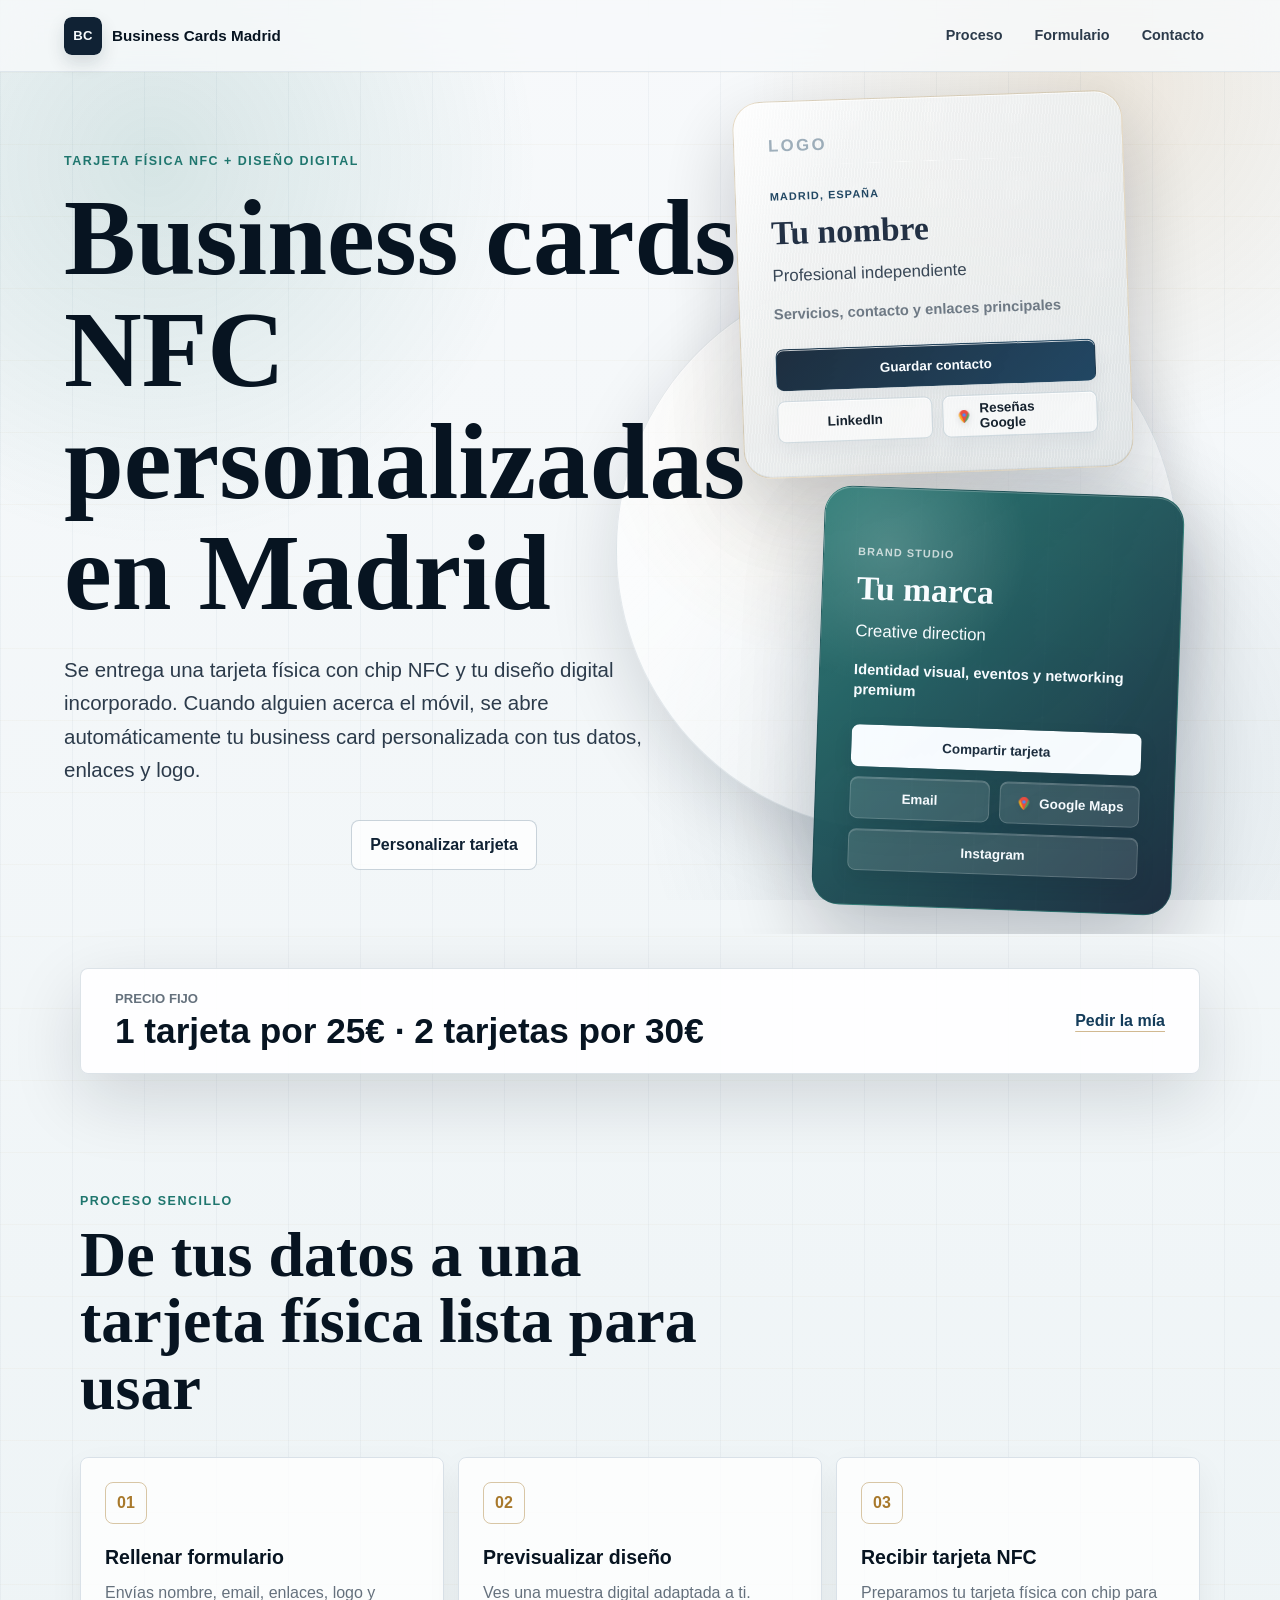
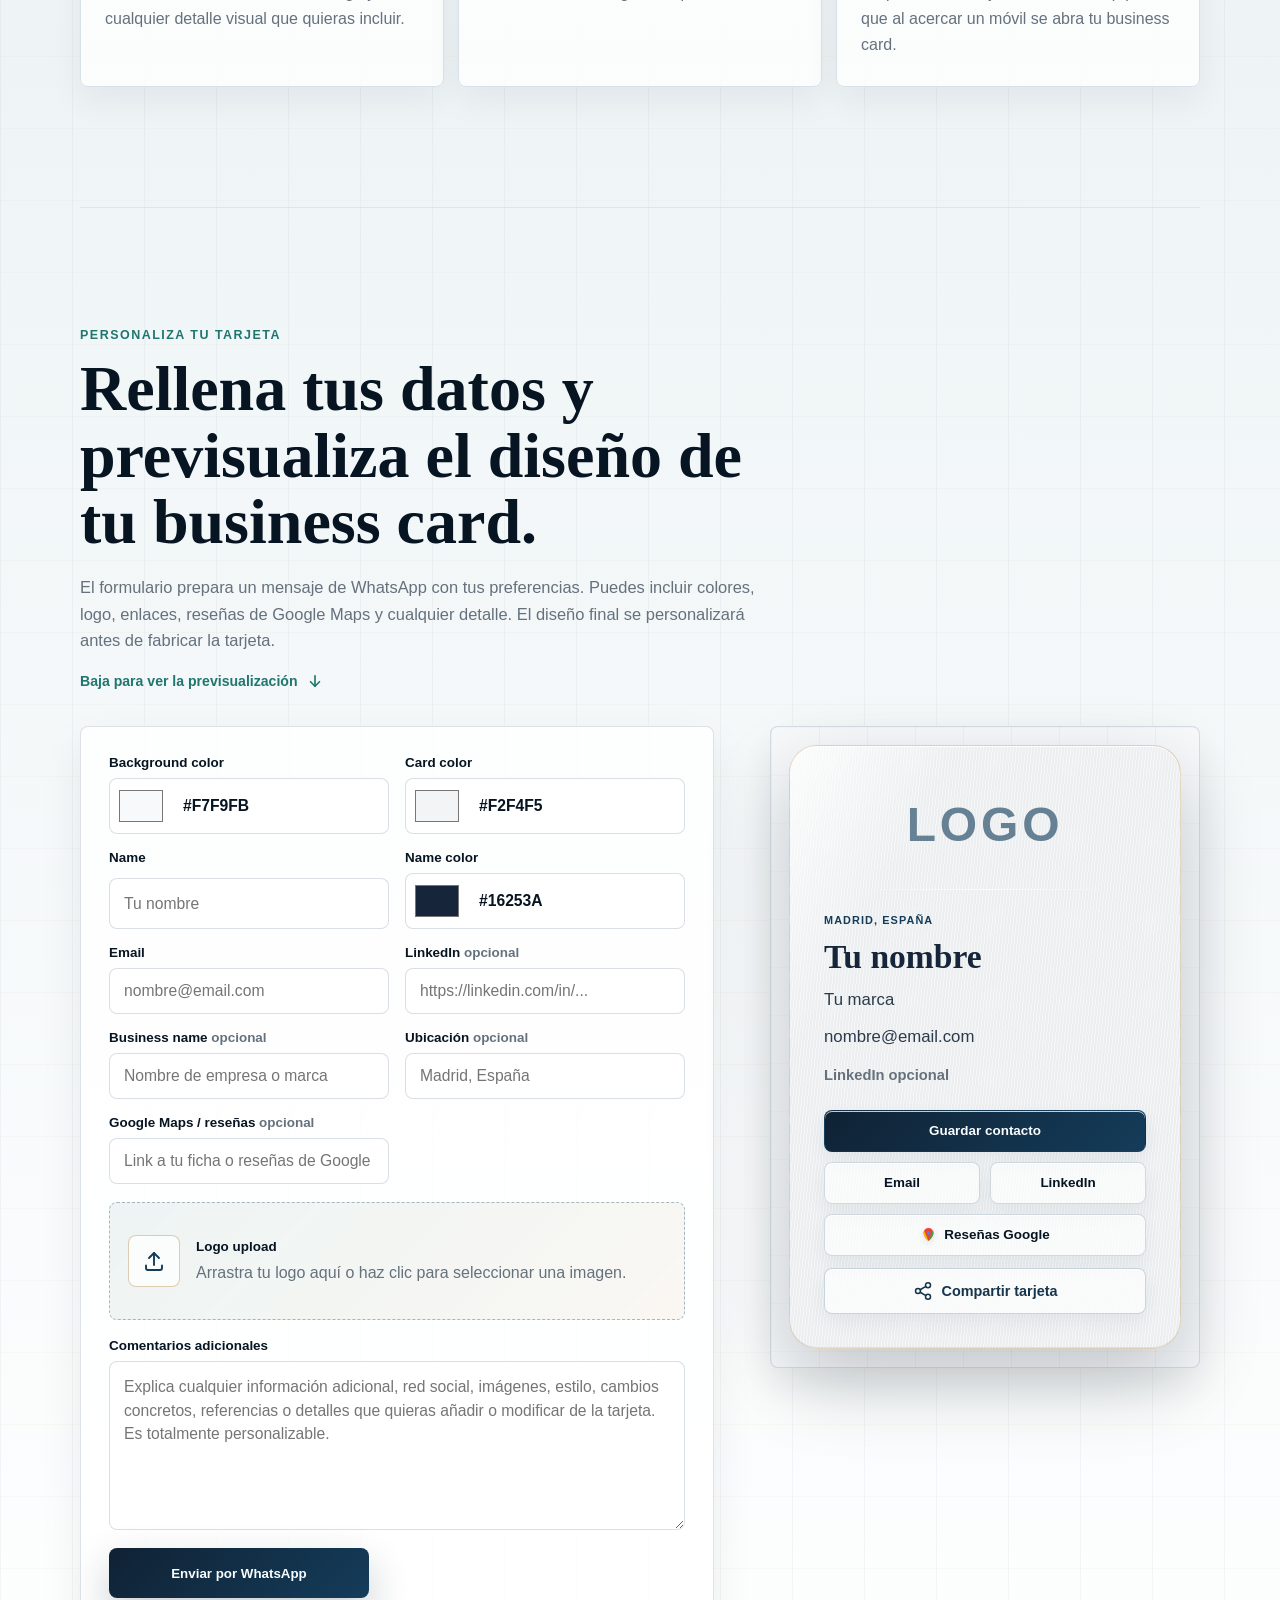
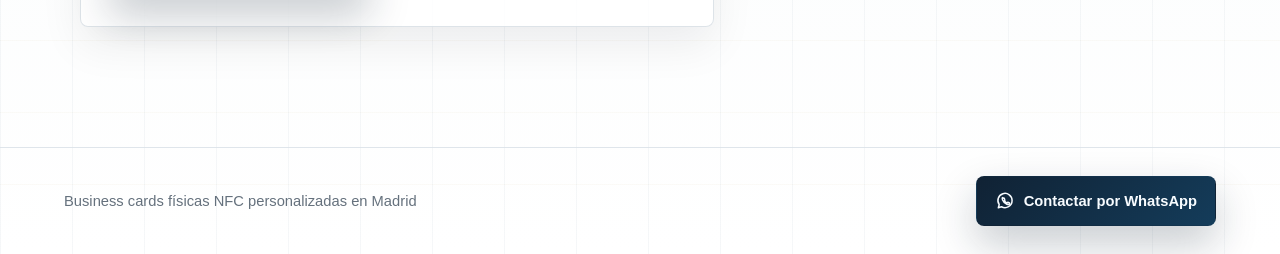
==== commit b70aa51e: "google maps add + photos" ====
--- a/index.html
+++ b/index.html
@@ -6,7 +6,7 @@
     <meta name="theme-color" content="#f7f9fb" />
     <meta
       name="description"
-      content="Tarjetas físicas NFC con business card digital personalizada en Madrid por 25 euros. Acerca el móvil y se abre tu tarjeta."
+      content="Tarjetas físicas NFC con business card digital personalizada en Madrid: 1 tarjeta por 25 euros o 2 por 30 euros. Acerca el móvil y se abre tu tarjeta."
     />
 
     <title>Business cards físicas NFC personalizadas en Madrid</title>
@@ -15,7 +15,7 @@
     <meta property="og:title" content="Business cards físicas NFC personalizadas en Madrid" />
     <meta
       property="og:description"
-      content="Tarjetas físicas con chip NFC y diseño digital personalizado por 25 euros. Al acercar el móvil, se abre tu business card."
+      content="Tarjetas físicas con chip NFC y diseño digital personalizado: 1 tarjeta por 25€ o 2 por 30€."
     />
     <meta property="og:image" content="assets/business-cards-logo.svg" />
     <link rel="icon" type="image/svg+xml" href="assets/business-cards-logo.svg" />
@@ -53,7 +53,15 @@
               <div class="card-actions">
                 <span>Guardar contacto</span>
                 <span>LinkedIn</span>
-                <span>Reseñas Google</span>
+                <span class="maps-action">
+                  <svg class="maps-icon" viewBox="0 0 24 24" aria-hidden="true">
+                    <path class="maps-red" d="M12 2.8a7 7 0 0 1 7 7c0 5.2-7 11.4-7 11.4S5 15 5 9.8a7 7 0 0 1 7-7Z" />
+                    <path class="maps-green" d="M12 21.2s7-6.2 7-11.4c0-1.2-.3-2.3-.8-3.2L12 21.2Z" />
+                    <path class="maps-yellow" d="M5.8 6.6c-.5.9-.8 2-.8 3.2 0 5.2 7 11.4 7 11.4L5.8 6.6Z" />
+                    <circle class="maps-blue" cx="12" cy="9.8" r="2.45" />
+                  </svg>
+                  Reseñas Google
+                </span>
               </div>
             </article>
             <article class="floating-card preview-card preview-card-large hero-card-secondary">
@@ -67,7 +75,15 @@
               <div class="card-actions card-actions-alt">
                 <span>Compartir tarjeta</span>
                 <span>Email</span>
-                <span>Google Maps</span>
+                <span class="maps-action">
+                  <svg class="maps-icon" viewBox="0 0 24 24" aria-hidden="true">
+                    <path class="maps-red" d="M12 2.8a7 7 0 0 1 7 7c0 5.2-7 11.4-7 11.4S5 15 5 9.8a7 7 0 0 1 7-7Z" />
+                    <path class="maps-green" d="M12 21.2s7-6.2 7-11.4c0-1.2-.3-2.3-.8-3.2L12 21.2Z" />
+                    <path class="maps-yellow" d="M5.8 6.6c-.5.9-.8 2-.8 3.2 0 5.2 7 11.4 7 11.4L5.8 6.6Z" />
+                    <circle class="maps-blue" cx="12" cy="9.8" r="2.45" />
+                  </svg>
+                  Google Maps
+                </span>
                 <span>Instagram</span>
               </div>
             </article>
@@ -90,7 +106,7 @@
       <section class="price-band" id="precio" aria-label="Precio">
         <div>
           <p>Precio fijo</p>
-          <strong>25€ por tarjeta física NFC personalizada</strong>
+          <strong>1 tarjeta por 25€ · 2 tarjetas por 30€</strong>
         </div>
         <a class="text-link" href="#personalizar">Pedir la mía</a>
       </section>
@@ -236,7 +252,15 @@
                   <span>Guardar contacto</span>
                   <span id="previewEmailAction">Email</span>
                   <span id="previewLinkedinAction">LinkedIn</span>
-                  <span id="previewGoogleMapsAction">Reseñas Google</span>
+                  <span class="maps-action" id="previewGoogleMapsAction">
+                    <svg class="maps-icon" viewBox="0 0 24 24" aria-hidden="true">
+                      <path class="maps-red" d="M12 2.8a7 7 0 0 1 7 7c0 5.2-7 11.4-7 11.4S5 15 5 9.8a7 7 0 0 1 7-7Z" />
+                      <path class="maps-green" d="M12 21.2s7-6.2 7-11.4c0-1.2-.3-2.3-.8-3.2L12 21.2Z" />
+                      <path class="maps-yellow" d="M5.8 6.6c-.5.9-.8 2-.8 3.2 0 5.2 7 11.4 7 11.4L5.8 6.6Z" />
+                      <circle class="maps-blue" cx="12" cy="9.8" r="2.45" />
+                    </svg>
+                    Reseñas Google
+                  </span>
                 </div>
                 <button class="share-card-button" id="shareCardButton" type="button">
                   <span class="button-icon" aria-hidden="true">
--- a/styles.css
+++ b/styles.css
@@ -846,6 +846,33 @@
   box-shadow: inset 0 1px 0 rgba(255, 255, 255, 0.76), 0 8px 18px rgba(38, 76, 100, 0.07);
 }
 
+.card-actions .maps-action {
+  gap: 7px;
+}
+
+.maps-icon {
+  width: 17px;
+  height: 17px;
+  flex: 0 0 auto;
+  filter: drop-shadow(0 2px 3px rgba(7, 20, 33, 0.12));
+}
+
+.maps-red {
+  fill: #ea4335;
+}
+
+.maps-green {
+  fill: #34a853;
+}
+
+.maps-yellow {
+  fill: #fbbc04;
+}
+
+.maps-blue {
+  fill: #4285f4;
+}
+
 .card-actions span:first-child {
   flex-basis: 100%;
   background: linear-gradient(135deg, var(--blue-deep), var(--blue));
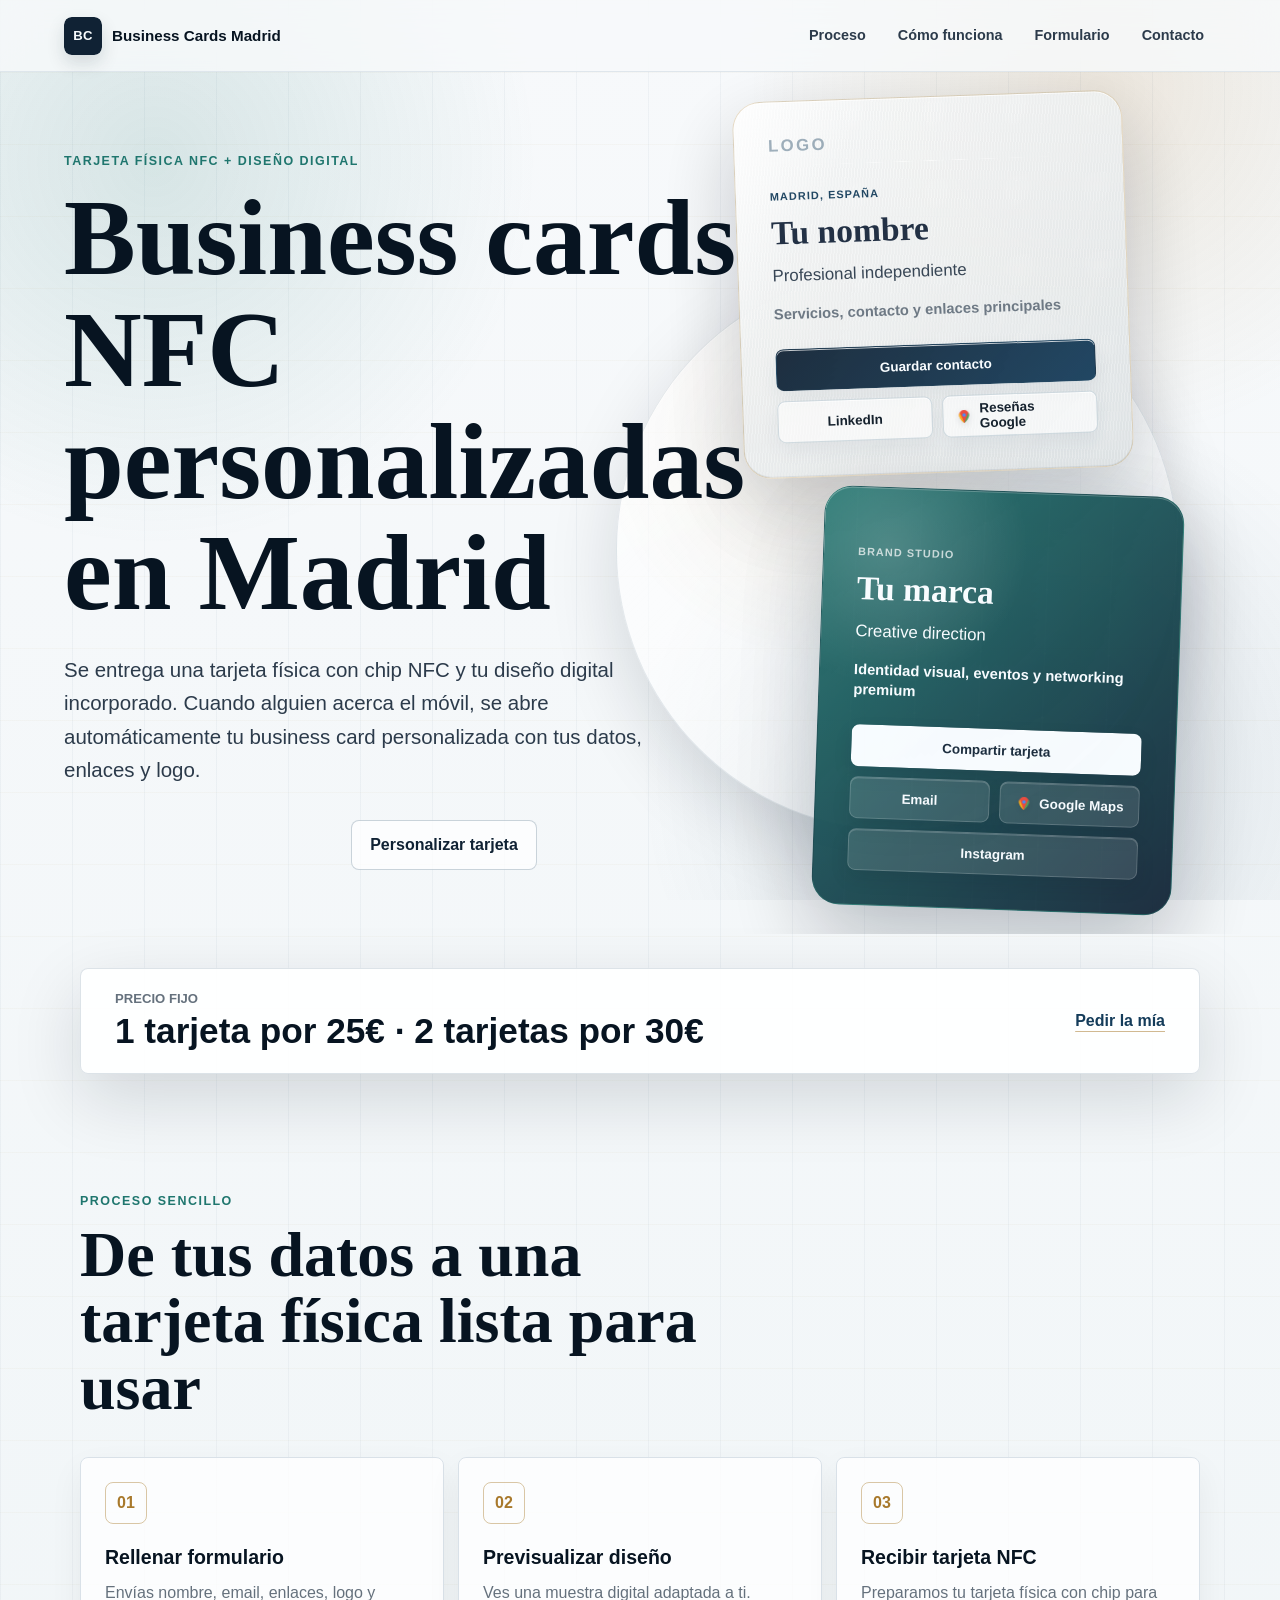
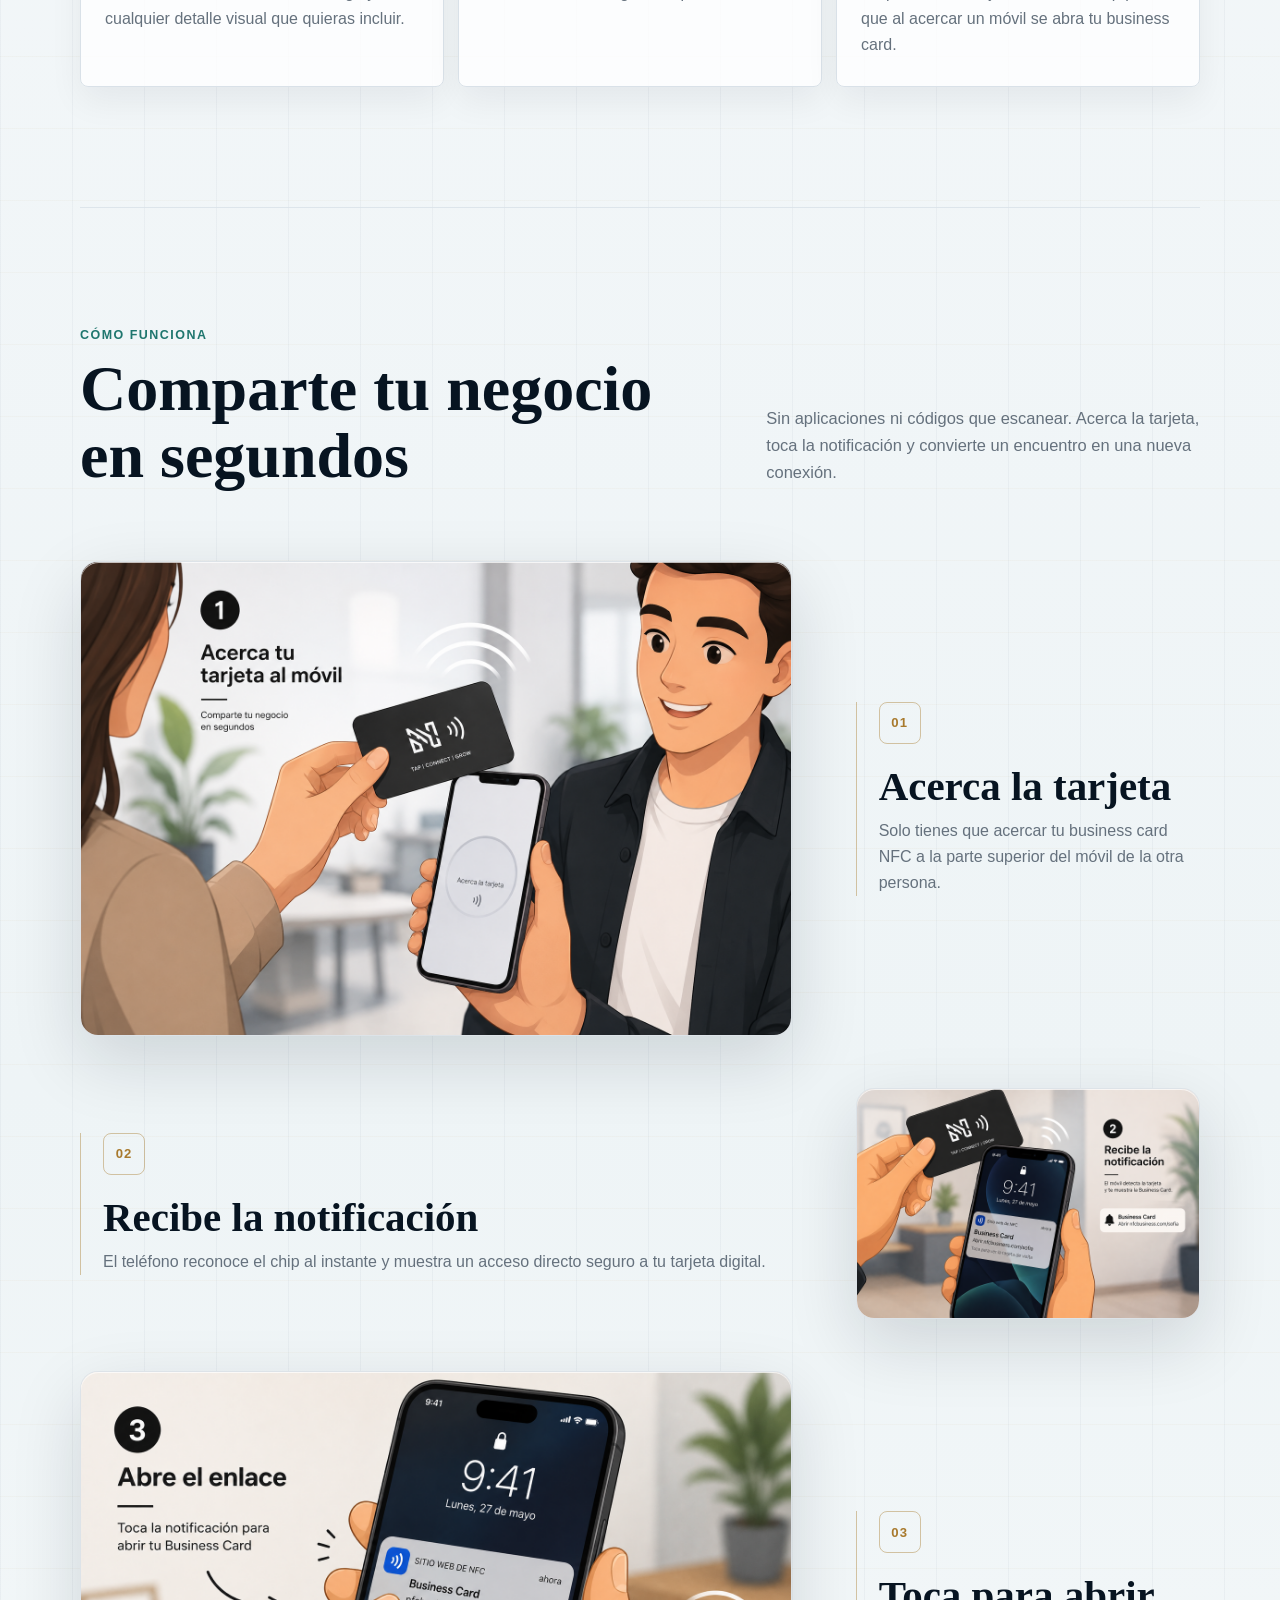
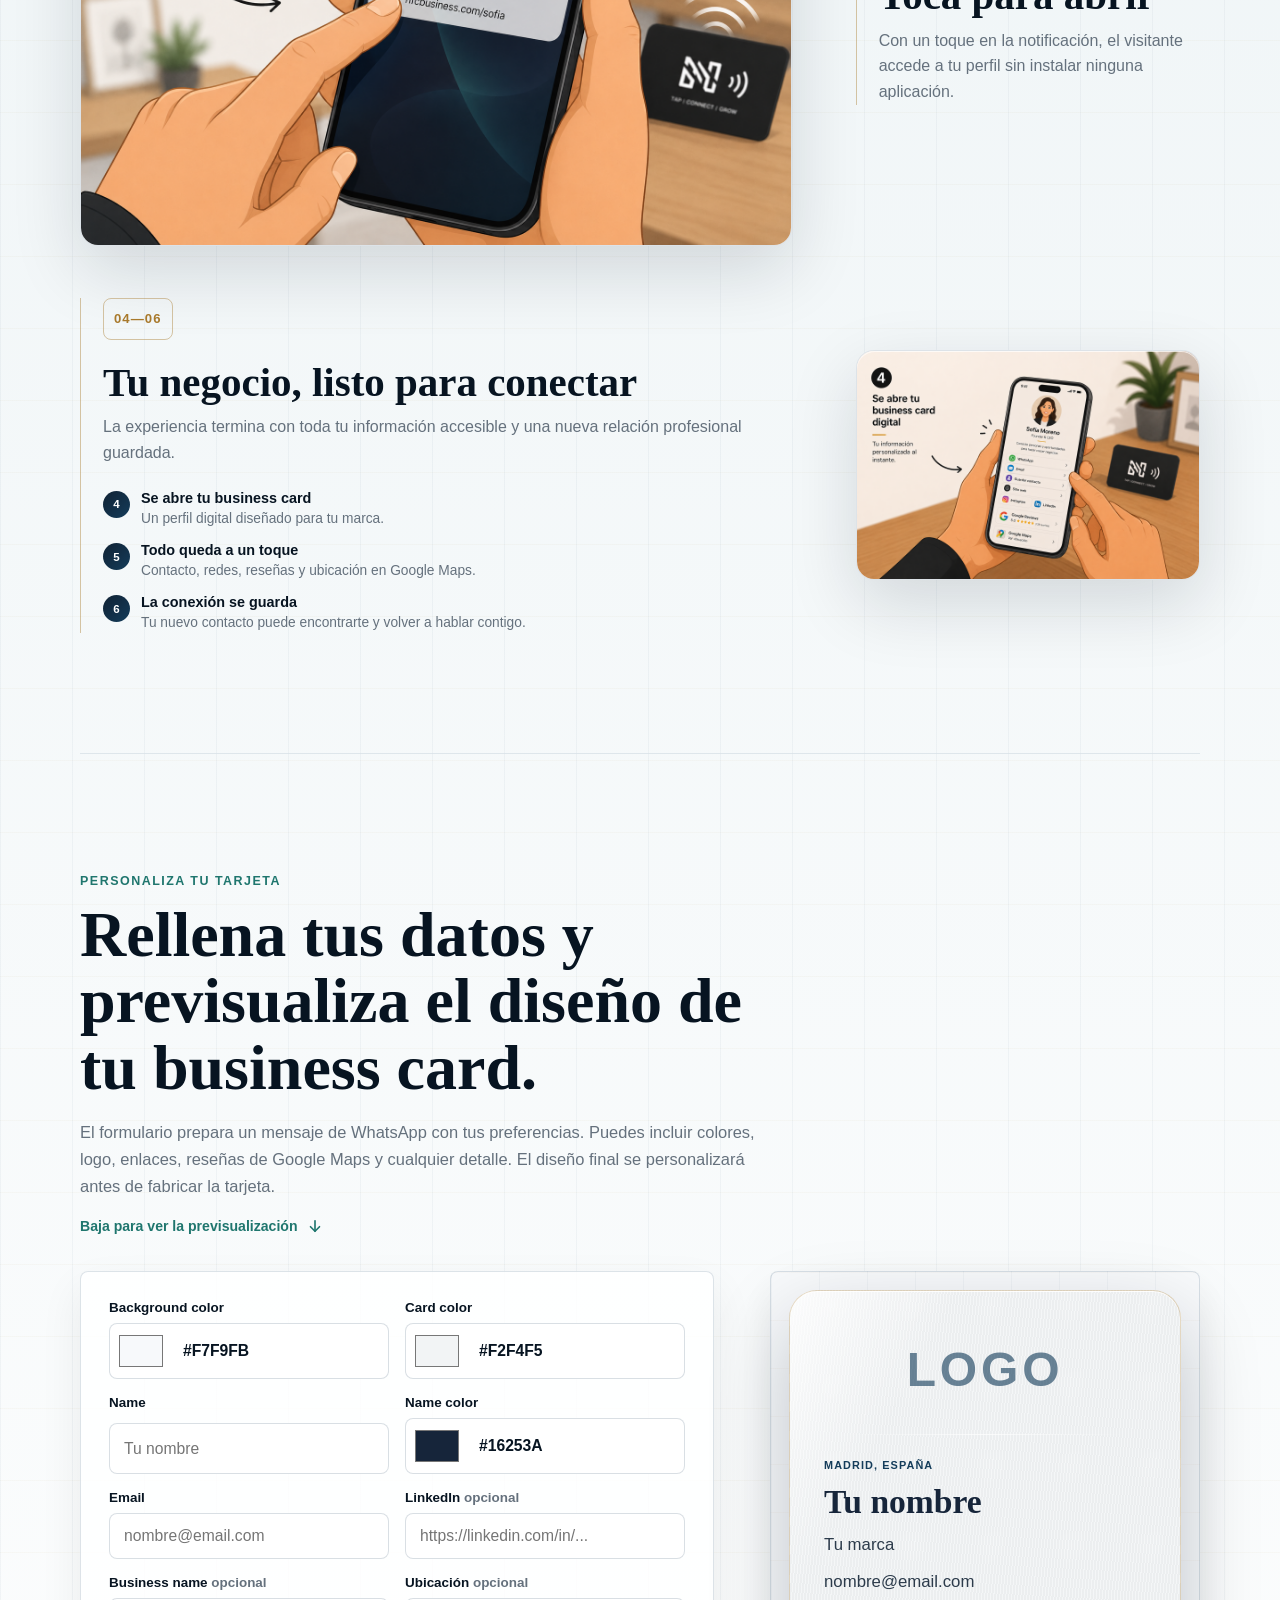
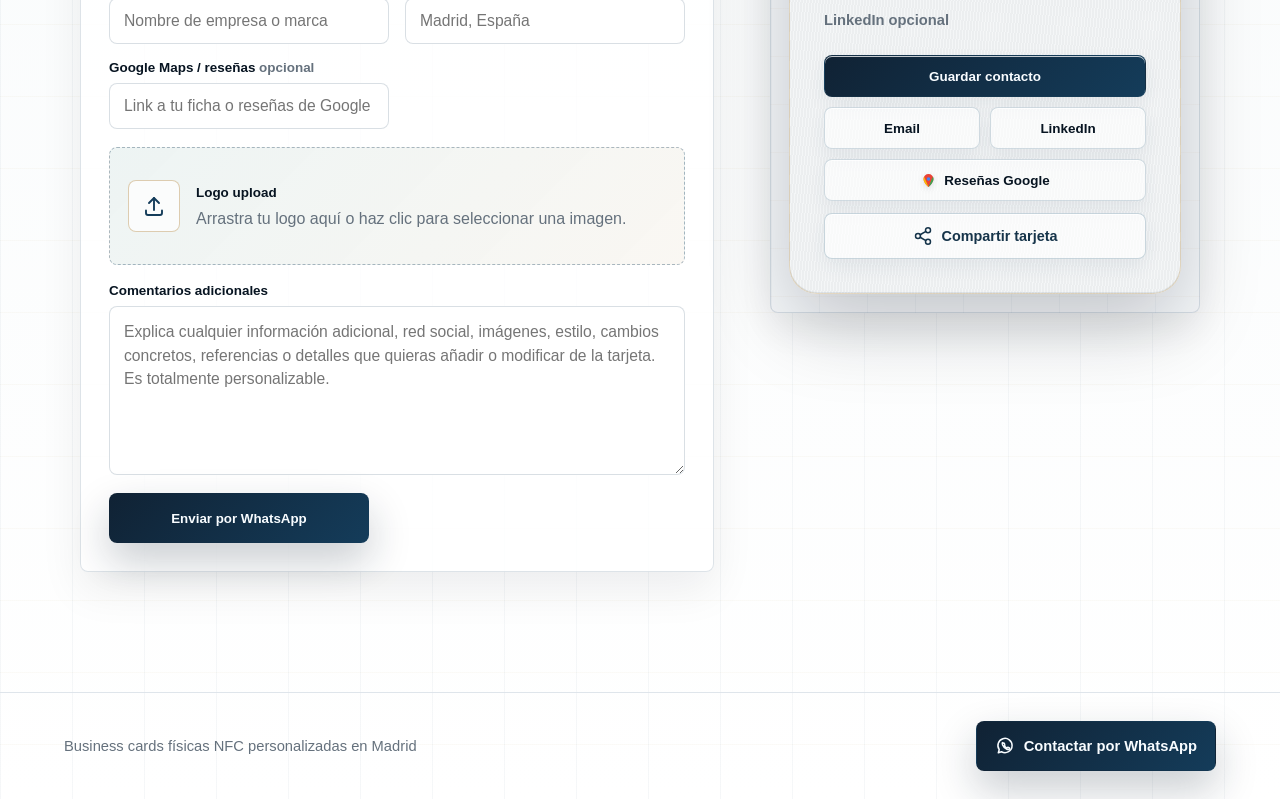
==== commit aeab6875: "new with photos" ====
--- a/index.html
+++ b/index.html
@@ -30,6 +30,7 @@
       </a>
       <nav class="top-nav" aria-label="Navegación principal">
         <a href="#proceso">Proceso</a>
+        <a href="#como-funciona">Cómo funciona</a>
         <a href="#personalizar">Formulario</a>
         <a href="#contacto">Contacto</a>
       </nav>
@@ -133,6 +134,94 @@
             <p>Preparamos tu tarjeta física con chip para que al acercar un móvil se abra tu business card.</p>
           </article>
         </div>
+      </section>
+
+      <section class="how-it-works" id="como-funciona" aria-labelledby="how-it-works-title">
+        <div class="how-it-works-heading">
+          <div class="section-heading">
+            <p class="kicker">Cómo funciona</p>
+            <h2 id="how-it-works-title">Comparte tu negocio en segundos</h2>
+          </div>
+          <p class="section-intro">
+            Sin aplicaciones ni códigos que escanear. Acerca la tarjeta, toca la notificación y convierte un encuentro
+            en una nueva conexión.
+          </p>
+        </div>
+
+        <ol class="nfc-story" aria-label="Pasos para compartir una tarjeta NFC">
+          <li class="nfc-story-step">
+            <figure class="nfc-story-visual">
+              <img
+                src="img/imageNFC1.png"
+                width="1536"
+                height="1024"
+                loading="lazy"
+                alt="Una persona acerca su tarjeta NFC al teléfono de otra persona"
+              />
+            </figure>
+            <div class="nfc-story-copy">
+              <span class="nfc-step-number">01</span>
+              <h3>Acerca la tarjeta</h3>
+              <p>Solo tienes que acercar tu business card NFC a la parte superior del móvil de la otra persona.</p>
+            </div>
+          </li>
+
+          <li class="nfc-story-step">
+            <figure class="nfc-story-visual">
+              <img
+                src="img/imageNFC2.png"
+                width="1536"
+                height="1024"
+                loading="lazy"
+                alt="El teléfono detecta la tarjeta NFC y muestra una notificación de Business Card"
+              />
+            </figure>
+            <div class="nfc-story-copy">
+              <span class="nfc-step-number">02</span>
+              <h3>Recibe la notificación</h3>
+              <p>El teléfono reconoce el chip al instante y muestra un acceso directo seguro a tu tarjeta digital.</p>
+            </div>
+          </li>
+
+          <li class="nfc-story-step">
+            <figure class="nfc-story-visual">
+              <img
+                src="img/imageNFC3.png"
+                width="1536"
+                height="1024"
+                loading="lazy"
+                alt="Una persona toca la notificación NFC para abrir el enlace de la tarjeta"
+              />
+            </figure>
+            <div class="nfc-story-copy">
+              <span class="nfc-step-number">03</span>
+              <h3>Toca para abrir</h3>
+              <p>Con un toque en la notificación, el visitante accede a tu perfil sin instalar ninguna aplicación.</p>
+            </div>
+          </li>
+
+          <li class="nfc-story-step nfc-story-step-final">
+            <figure class="nfc-story-visual">
+              <img
+                src="img/imageNFC4.png"
+                width="1536"
+                height="1024"
+                loading="lazy"
+                alt="Business card digital personalizada con datos de contacto, redes sociales, reseñas y Google Maps"
+              />
+            </figure>
+            <div class="nfc-story-copy">
+              <span class="nfc-step-number">04—06</span>
+              <h3>Tu negocio, listo para conectar</h3>
+              <p>La experiencia termina con toda tu información accesible y una nueva relación profesional guardada.</p>
+              <ol class="nfc-outcomes" start="4">
+                <li><strong>Se abre tu business card</strong><span>Un perfil digital diseñado para tu marca.</span></li>
+                <li><strong>Todo queda a un toque</strong><span>Contacto, redes, reseñas y ubicación en Google Maps.</span></li>
+                <li><strong>La conexión se guarda</strong><span>Tu nuevo contacto puede encontrarte y volver a hablar contigo.</span></li>
+              </ol>
+            </div>
+          </li>
+        </ol>
       </section>
 
       <!-- Formulario + preview personalizada -->
--- a/styles.css
+++ b/styles.css
@@ -319,10 +319,152 @@
 /* Proceso */
 
 .process-section,
+.how-it-works,
 .customizer-section {
   width: min(1120px, calc(100% - 36px));
   margin: 0 auto;
   padding: clamp(70px, 10vw, 120px) 0;
+}
+
+.how-it-works {
+  border-top: 1px solid rgba(217, 225, 232, 0.8);
+}
+
+.how-it-works-heading {
+  display: grid;
+  grid-template-columns: minmax(0, 1fr) minmax(280px, 0.72fr);
+  gap: clamp(28px, 7vw, 84px);
+  align-items: end;
+}
+
+.how-it-works-heading .section-intro {
+  margin: 0 0 4px;
+}
+
+.nfc-story {
+  display: grid;
+  gap: clamp(26px, 5vw, 52px);
+  margin: clamp(38px, 7vw, 72px) 0 0;
+  padding: 0;
+  list-style: none;
+  counter-reset: nfc-step;
+}
+
+.nfc-story-step {
+  display: grid;
+  grid-template-columns: minmax(0, 1.55fr) minmax(260px, 0.75fr);
+  gap: clamp(24px, 5vw, 64px);
+  align-items: center;
+}
+
+.nfc-story-step:nth-child(even) .nfc-story-visual {
+  order: 2;
+}
+
+.nfc-story-visual {
+  position: relative;
+  margin: 0;
+  overflow: hidden;
+  border: 1px solid rgba(20, 60, 90, 0.14);
+  border-radius: 18px;
+  background: var(--white);
+  box-shadow: var(--shadow-soft);
+}
+
+.nfc-story-visual::after {
+  position: absolute;
+  inset: 0;
+  content: "";
+  border-radius: inherit;
+  box-shadow: inset 0 1px 0 rgba(255, 255, 255, 0.7);
+  pointer-events: none;
+}
+
+.nfc-story-visual img {
+  display: block;
+  width: 100%;
+  height: auto;
+  aspect-ratio: 3 / 2;
+  object-fit: contain;
+}
+
+.nfc-story-copy {
+  position: relative;
+  padding-left: 22px;
+  border-left: 1px solid rgba(168, 121, 44, 0.42);
+}
+
+.nfc-step-number {
+  display: inline-flex;
+  min-width: 42px;
+  min-height: 42px;
+  align-items: center;
+  justify-content: center;
+  padding: 0 10px;
+  border: 1px solid rgba(168, 121, 44, 0.42);
+  border-radius: 8px;
+  color: var(--gold);
+  font-size: 0.82rem;
+  font-weight: 900;
+  letter-spacing: 0.08em;
+}
+
+.nfc-story-copy h3 {
+  margin: 20px 0 10px;
+  color: var(--ink);
+  font-family: "Iowan Old Style", "Palatino Linotype", "Book Antiqua", Palatino, Georgia, serif;
+  font-size: clamp(1.7rem, 3.2vw, 2.6rem);
+  line-height: 1.08;
+}
+
+.nfc-story-copy > p {
+  margin: 0;
+  color: var(--muted);
+  line-height: 1.62;
+}
+
+.nfc-outcomes {
+  display: grid;
+  gap: 14px;
+  margin: 24px 0 0;
+  padding: 0;
+  list-style: none;
+  counter-reset: outcome 3;
+}
+
+.nfc-outcomes li {
+  position: relative;
+  display: grid;
+  gap: 3px;
+  padding-left: 38px;
+  counter-increment: outcome;
+}
+
+.nfc-outcomes li::before {
+  position: absolute;
+  top: 1px;
+  left: 0;
+  display: grid;
+  width: 27px;
+  height: 27px;
+  place-items: center;
+  content: counter(outcome);
+  border-radius: 50%;
+  background: linear-gradient(135deg, var(--blue-deep), var(--blue));
+  color: var(--white);
+  font-size: 0.72rem;
+  font-weight: 900;
+}
+
+.nfc-outcomes strong {
+  color: var(--ink);
+  font-size: 0.9rem;
+}
+
+.nfc-outcomes span {
+  color: var(--muted);
+  font-size: 0.86rem;
+  line-height: 1.4;
 }
 
 .section-heading {
@@ -1018,6 +1160,15 @@
     grid-template-columns: 1fr;
   }
 
+  .how-it-works-heading {
+    grid-template-columns: 1fr;
+    gap: 18px;
+  }
+
+  .how-it-works-heading .section-intro {
+    margin: 0;
+  }
+
   .preview-column {
     position: static;
   }
@@ -1083,6 +1234,23 @@
 
   .process-grid article {
     min-height: auto;
+  }
+
+  .nfc-story-step {
+    grid-template-columns: 1fr;
+    gap: 20px;
+  }
+
+  .nfc-story-step:nth-child(even) .nfc-story-visual {
+    order: initial;
+  }
+
+  .nfc-story-visual {
+    border-radius: 12px;
+  }
+
+  .nfc-story-copy {
+    padding-left: 16px;
   }
 
   .form-grid {
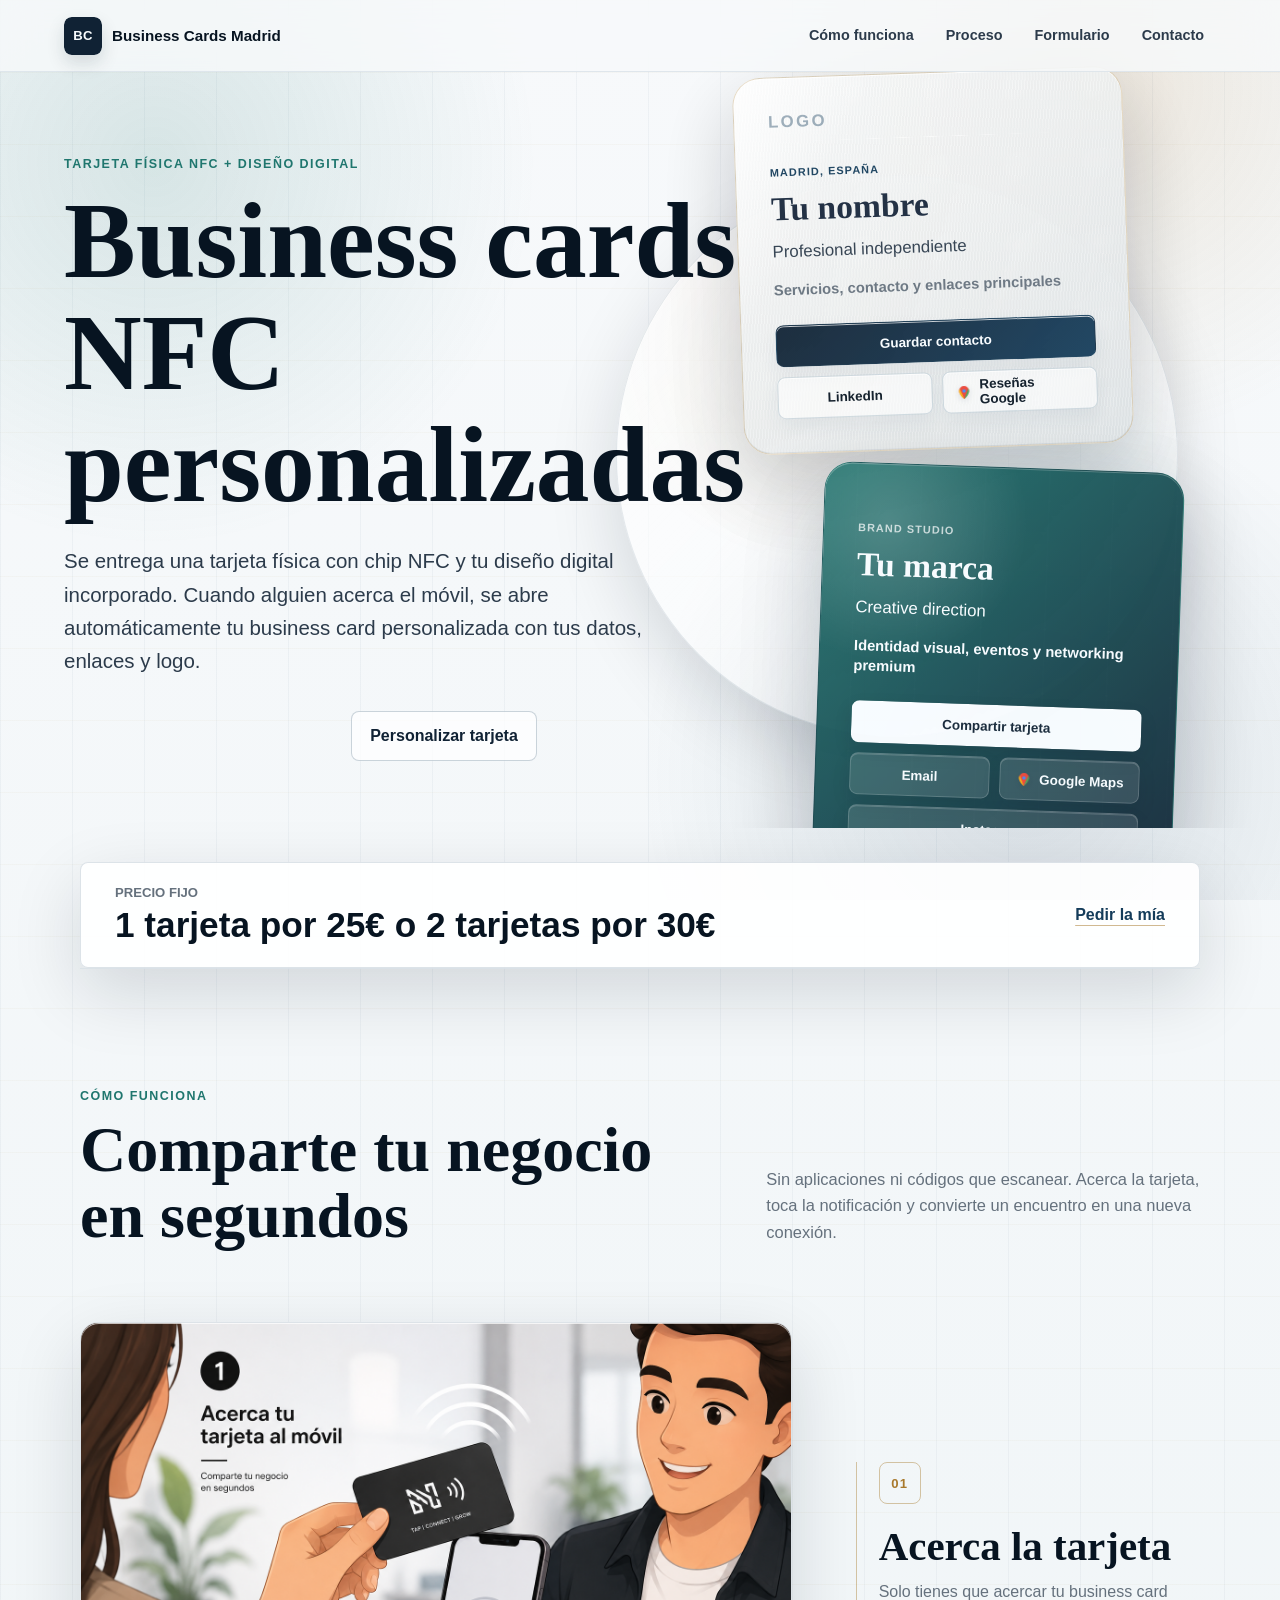
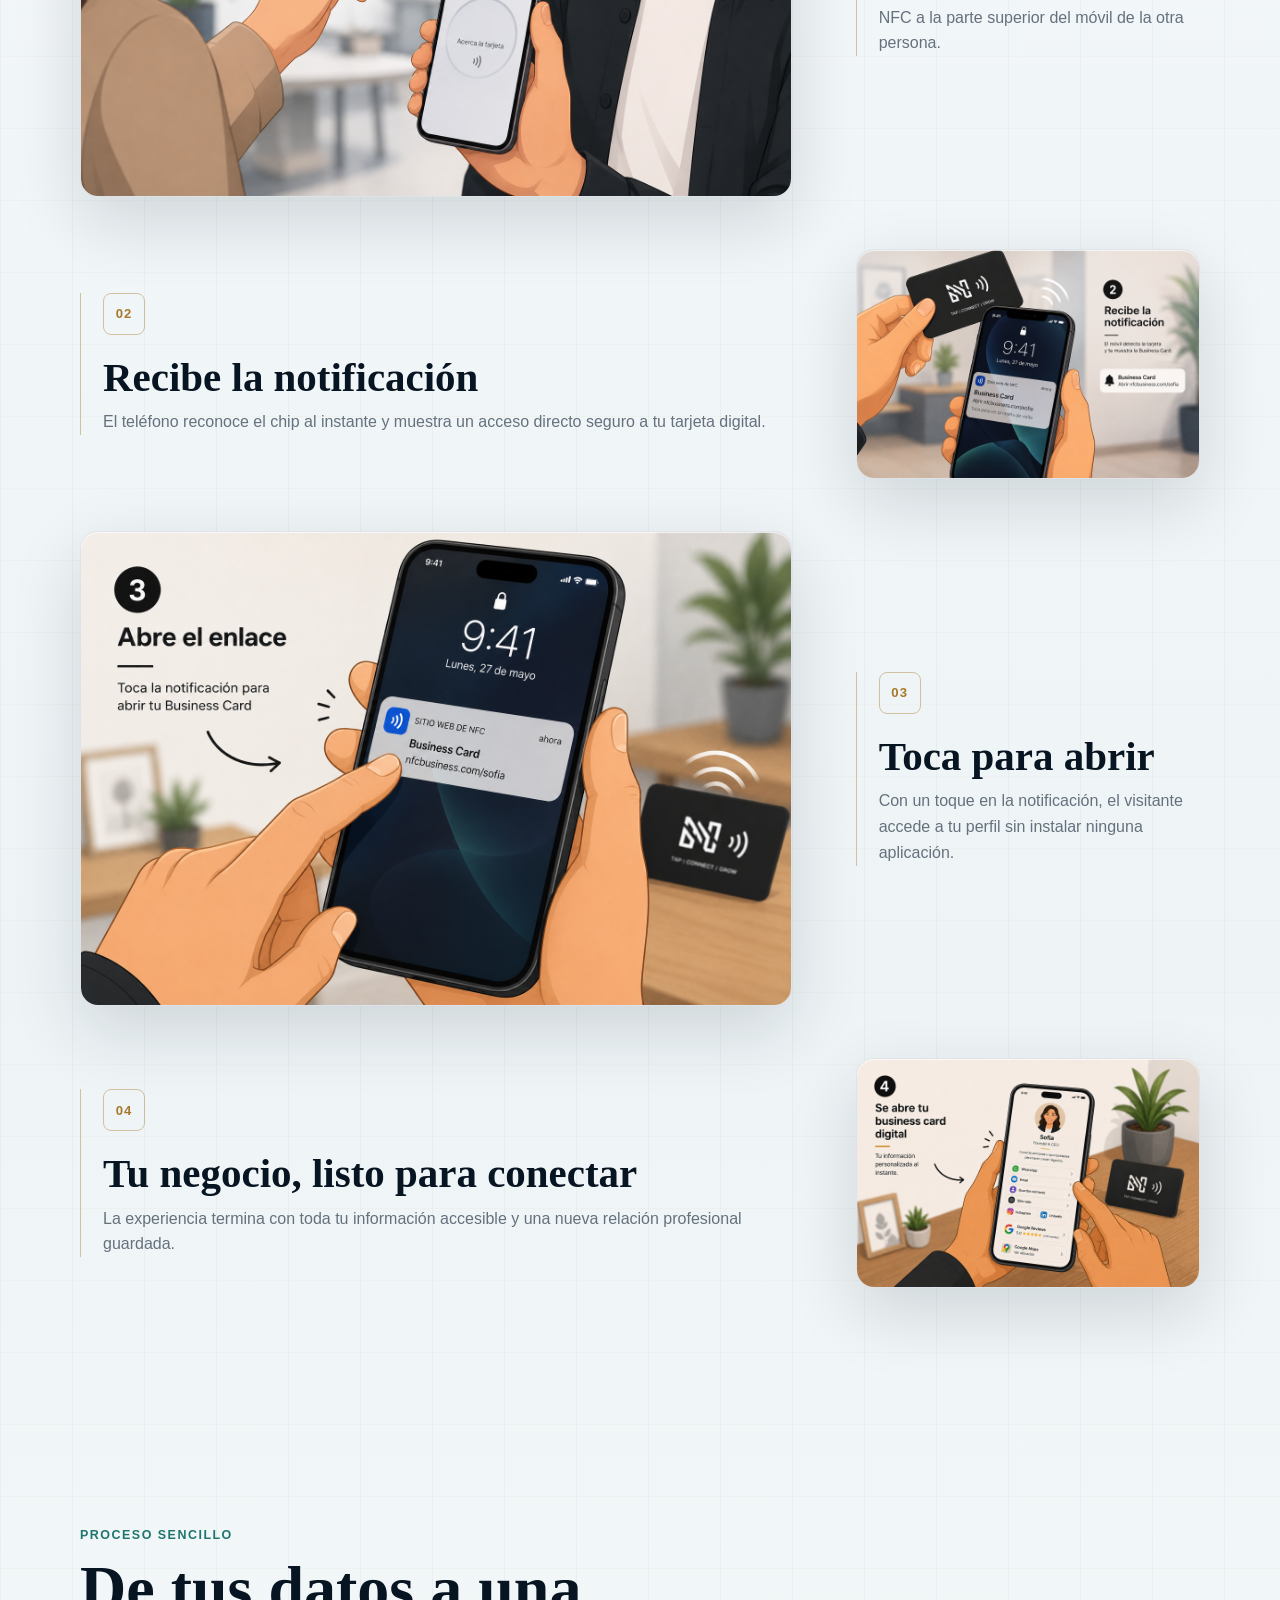
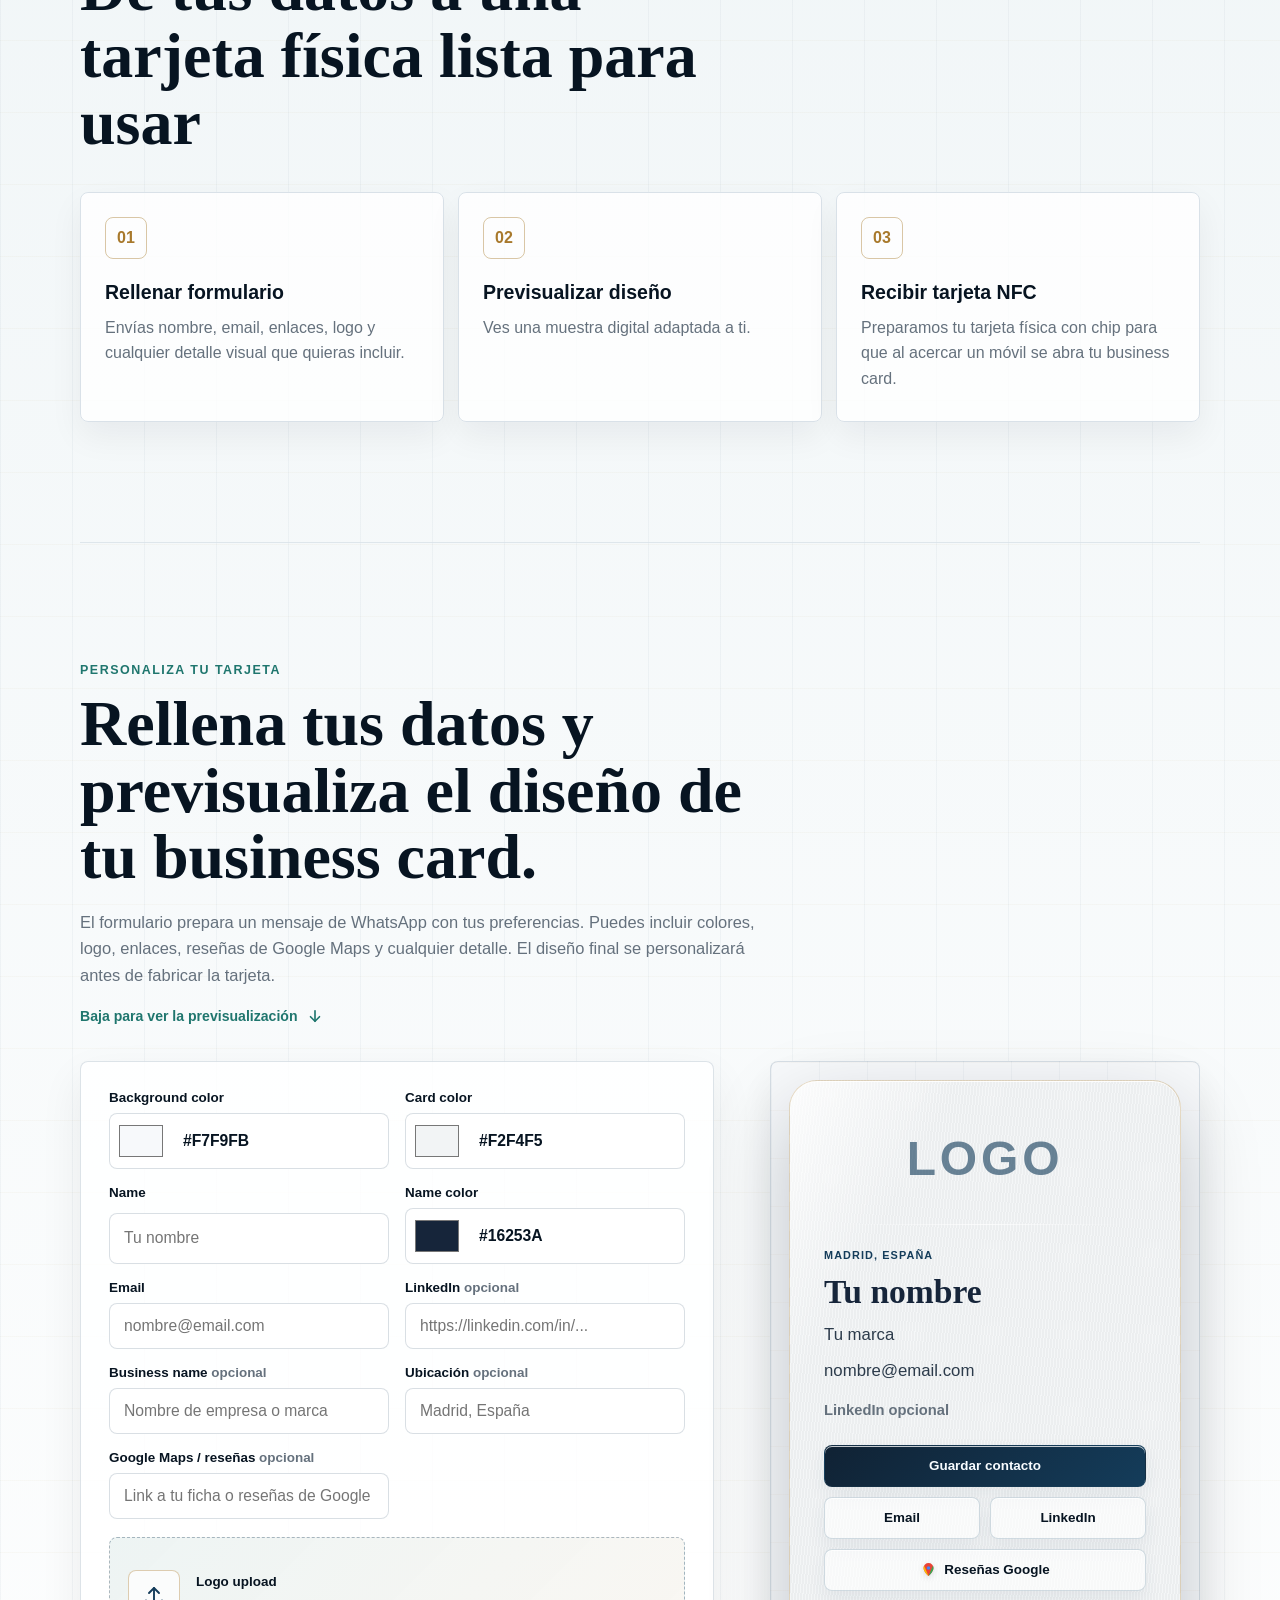
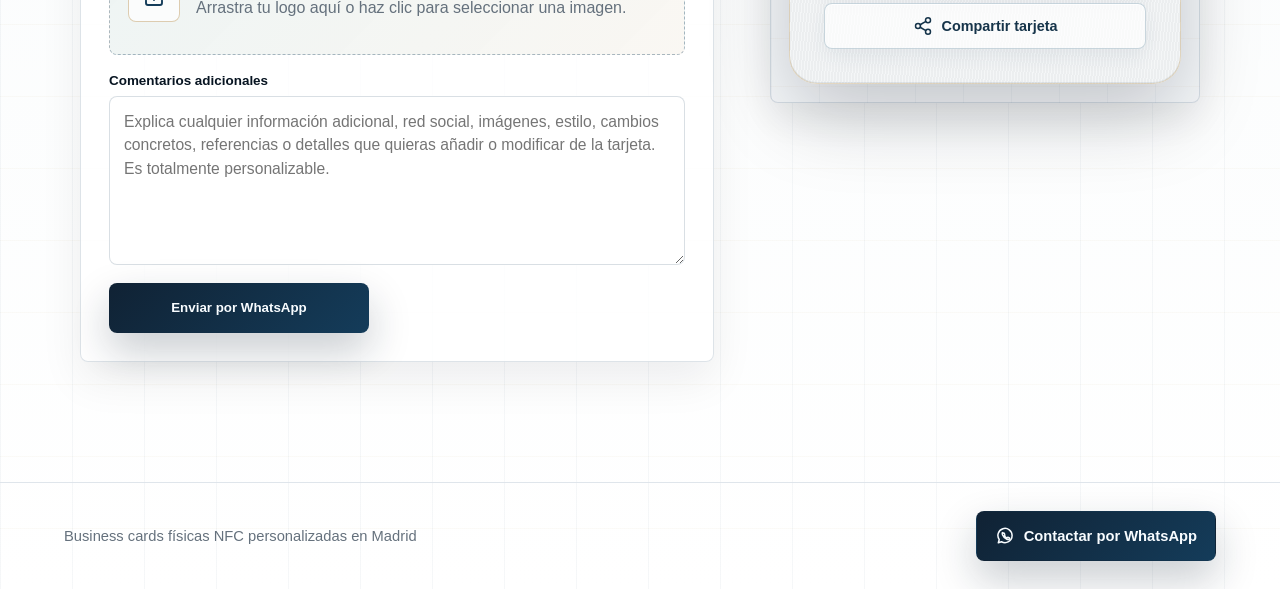
==== commit 6fd175e5: "final changes" ====
--- a/index.html
+++ b/index.html
@@ -29,8 +29,8 @@
         <span>Business Cards Madrid</span>
       </a>
       <nav class="top-nav" aria-label="Navegación principal">
+        <a href="#como-funciona">Cómo funciona</a>
         <a href="#proceso">Proceso</a>
-        <a href="#como-funciona">Cómo funciona</a>
         <a href="#personalizar">Formulario</a>
         <a href="#contacto">Contacto</a>
       </nav>
@@ -93,7 +93,7 @@
 
         <div class="hero-content">
           <p class="kicker">Tarjeta física NFC + diseño digital</p>
-          <h1 id="hero-title">Business cards NFC personalizadas en Madrid</h1>
+          <h1 id="hero-title">Business cards NFC personalizadas</h1>
           <p class="hero-copy">
             Se entrega una tarjeta física con chip NFC y tu diseño digital incorporado. Cuando alguien acerca el móvil,
             se abre automáticamente tu business card personalizada con tus datos, enlaces y logo.
@@ -107,9 +107,92 @@
       <section class="price-band" id="precio" aria-label="Precio">
         <div>
           <p>Precio fijo</p>
-          <strong>1 tarjeta por 25€ · 2 tarjetas por 30€</strong>
+          <strong>1 tarjeta por 25€ o 2 tarjetas por 30€</strong>
         </div>
         <a class="text-link" href="#personalizar">Pedir la mía</a>
+      </section>
+
+      <section class="how-it-works" id="como-funciona" aria-labelledby="how-it-works-title">
+        <div class="how-it-works-heading">
+          <div class="section-heading">
+            <p class="kicker">Cómo funciona</p>
+            <h2 id="how-it-works-title">Comparte tu negocio en segundos</h2>
+          </div>
+          <p class="section-intro">
+            Sin aplicaciones ni códigos que escanear. Acerca la tarjeta, toca la notificación y convierte un encuentro
+            en una nueva conexión.
+          </p>
+        </div>
+
+        <ol class="nfc-story" aria-label="Pasos para compartir una tarjeta NFC">
+          <li class="nfc-story-step">
+            <figure class="nfc-story-visual">
+              <img
+                src="img/imageNFC1.png"
+                width="1536"
+                height="1024"
+                loading="lazy"
+                alt="Una persona acerca su tarjeta NFC al teléfono de otra persona"
+              />
+            </figure>
+            <div class="nfc-story-copy">
+              <span class="nfc-step-number">01</span>
+              <h3>Acerca la tarjeta</h3>
+              <p>Solo tienes que acercar tu business card NFC a la parte superior del móvil de la otra persona.</p>
+            </div>
+          </li>
+
+          <li class="nfc-story-step">
+            <figure class="nfc-story-visual">
+              <img
+                src="img/imageNFC2.png"
+                width="1536"
+                height="1024"
+                loading="lazy"
+                alt="El teléfono detecta la tarjeta NFC y muestra una notificación de Business Card"
+              />
+            </figure>
+            <div class="nfc-story-copy">
+              <span class="nfc-step-number">02</span>
+              <h3>Recibe la notificación</h3>
+              <p>El teléfono reconoce el chip al instante y muestra un acceso directo seguro a tu tarjeta digital.</p>
+            </div>
+          </li>
+
+          <li class="nfc-story-step">
+            <figure class="nfc-story-visual">
+              <img
+                src="img/imageNFC3.png"
+                width="1536"
+                height="1024"
+                loading="lazy"
+                alt="Una persona toca la notificación NFC para abrir el enlace de la tarjeta"
+              />
+            </figure>
+            <div class="nfc-story-copy">
+              <span class="nfc-step-number">03</span>
+              <h3>Toca para abrir</h3>
+              <p>Con un toque en la notificación, el visitante accede a tu perfil sin instalar ninguna aplicación.</p>
+            </div>
+          </li>
+
+          <li class="nfc-story-step nfc-story-step-final">
+            <figure class="nfc-story-visual">
+              <img
+                src="img/imageNFC4.png"
+                width="1536"
+                height="1024"
+                loading="lazy"
+                alt="Business card digital personalizada con datos de contacto, redes sociales, reseñas y Google Maps"
+              />
+            </figure>
+            <div class="nfc-story-copy">
+              <span class="nfc-step-number">04</span>
+              <h3>Tu negocio, listo para conectar</h3>
+              <p>La experiencia termina con toda tu información accesible y una nueva relación profesional guardada.</p>
+            </div>
+          </li>
+        </ol>
       </section>
 
       <section class="process-section" id="proceso" aria-labelledby="process-title">
@@ -134,94 +217,6 @@
             <p>Preparamos tu tarjeta física con chip para que al acercar un móvil se abra tu business card.</p>
           </article>
         </div>
-      </section>
-
-      <section class="how-it-works" id="como-funciona" aria-labelledby="how-it-works-title">
-        <div class="how-it-works-heading">
-          <div class="section-heading">
-            <p class="kicker">Cómo funciona</p>
-            <h2 id="how-it-works-title">Comparte tu negocio en segundos</h2>
-          </div>
-          <p class="section-intro">
-            Sin aplicaciones ni códigos que escanear. Acerca la tarjeta, toca la notificación y convierte un encuentro
-            en una nueva conexión.
-          </p>
-        </div>
-
-        <ol class="nfc-story" aria-label="Pasos para compartir una tarjeta NFC">
-          <li class="nfc-story-step">
-            <figure class="nfc-story-visual">
-              <img
-                src="img/imageNFC1.png"
-                width="1536"
-                height="1024"
-                loading="lazy"
-                alt="Una persona acerca su tarjeta NFC al teléfono de otra persona"
-              />
-            </figure>
-            <div class="nfc-story-copy">
-              <span class="nfc-step-number">01</span>
-              <h3>Acerca la tarjeta</h3>
-              <p>Solo tienes que acercar tu business card NFC a la parte superior del móvil de la otra persona.</p>
-            </div>
-          </li>
-
-          <li class="nfc-story-step">
-            <figure class="nfc-story-visual">
-              <img
-                src="img/imageNFC2.png"
-                width="1536"
-                height="1024"
-                loading="lazy"
-                alt="El teléfono detecta la tarjeta NFC y muestra una notificación de Business Card"
-              />
-            </figure>
-            <div class="nfc-story-copy">
-              <span class="nfc-step-number">02</span>
-              <h3>Recibe la notificación</h3>
-              <p>El teléfono reconoce el chip al instante y muestra un acceso directo seguro a tu tarjeta digital.</p>
-            </div>
-          </li>
-
-          <li class="nfc-story-step">
-            <figure class="nfc-story-visual">
-              <img
-                src="img/imageNFC3.png"
-                width="1536"
-                height="1024"
-                loading="lazy"
-                alt="Una persona toca la notificación NFC para abrir el enlace de la tarjeta"
-              />
-            </figure>
-            <div class="nfc-story-copy">
-              <span class="nfc-step-number">03</span>
-              <h3>Toca para abrir</h3>
-              <p>Con un toque en la notificación, el visitante accede a tu perfil sin instalar ninguna aplicación.</p>
-            </div>
-          </li>
-
-          <li class="nfc-story-step nfc-story-step-final">
-            <figure class="nfc-story-visual">
-              <img
-                src="img/imageNFC4.png"
-                width="1536"
-                height="1024"
-                loading="lazy"
-                alt="Business card digital personalizada con datos de contacto, redes sociales, reseñas y Google Maps"
-              />
-            </figure>
-            <div class="nfc-story-copy">
-              <span class="nfc-step-number">04—06</span>
-              <h3>Tu negocio, listo para conectar</h3>
-              <p>La experiencia termina con toda tu información accesible y una nueva relación profesional guardada.</p>
-              <ol class="nfc-outcomes" start="4">
-                <li><strong>Se abre tu business card</strong><span>Un perfil digital diseñado para tu marca.</span></li>
-                <li><strong>Todo queda a un toque</strong><span>Contacto, redes, reseñas y ubicación en Google Maps.</span></li>
-                <li><strong>La conexión se guarda</strong><span>Tu nuevo contacto puede encontrarte y volver a hablar contigo.</span></li>
-              </ol>
-            </div>
-          </li>
-        </ol>
       </section>
 
       <!-- Formulario + preview personalizada -->
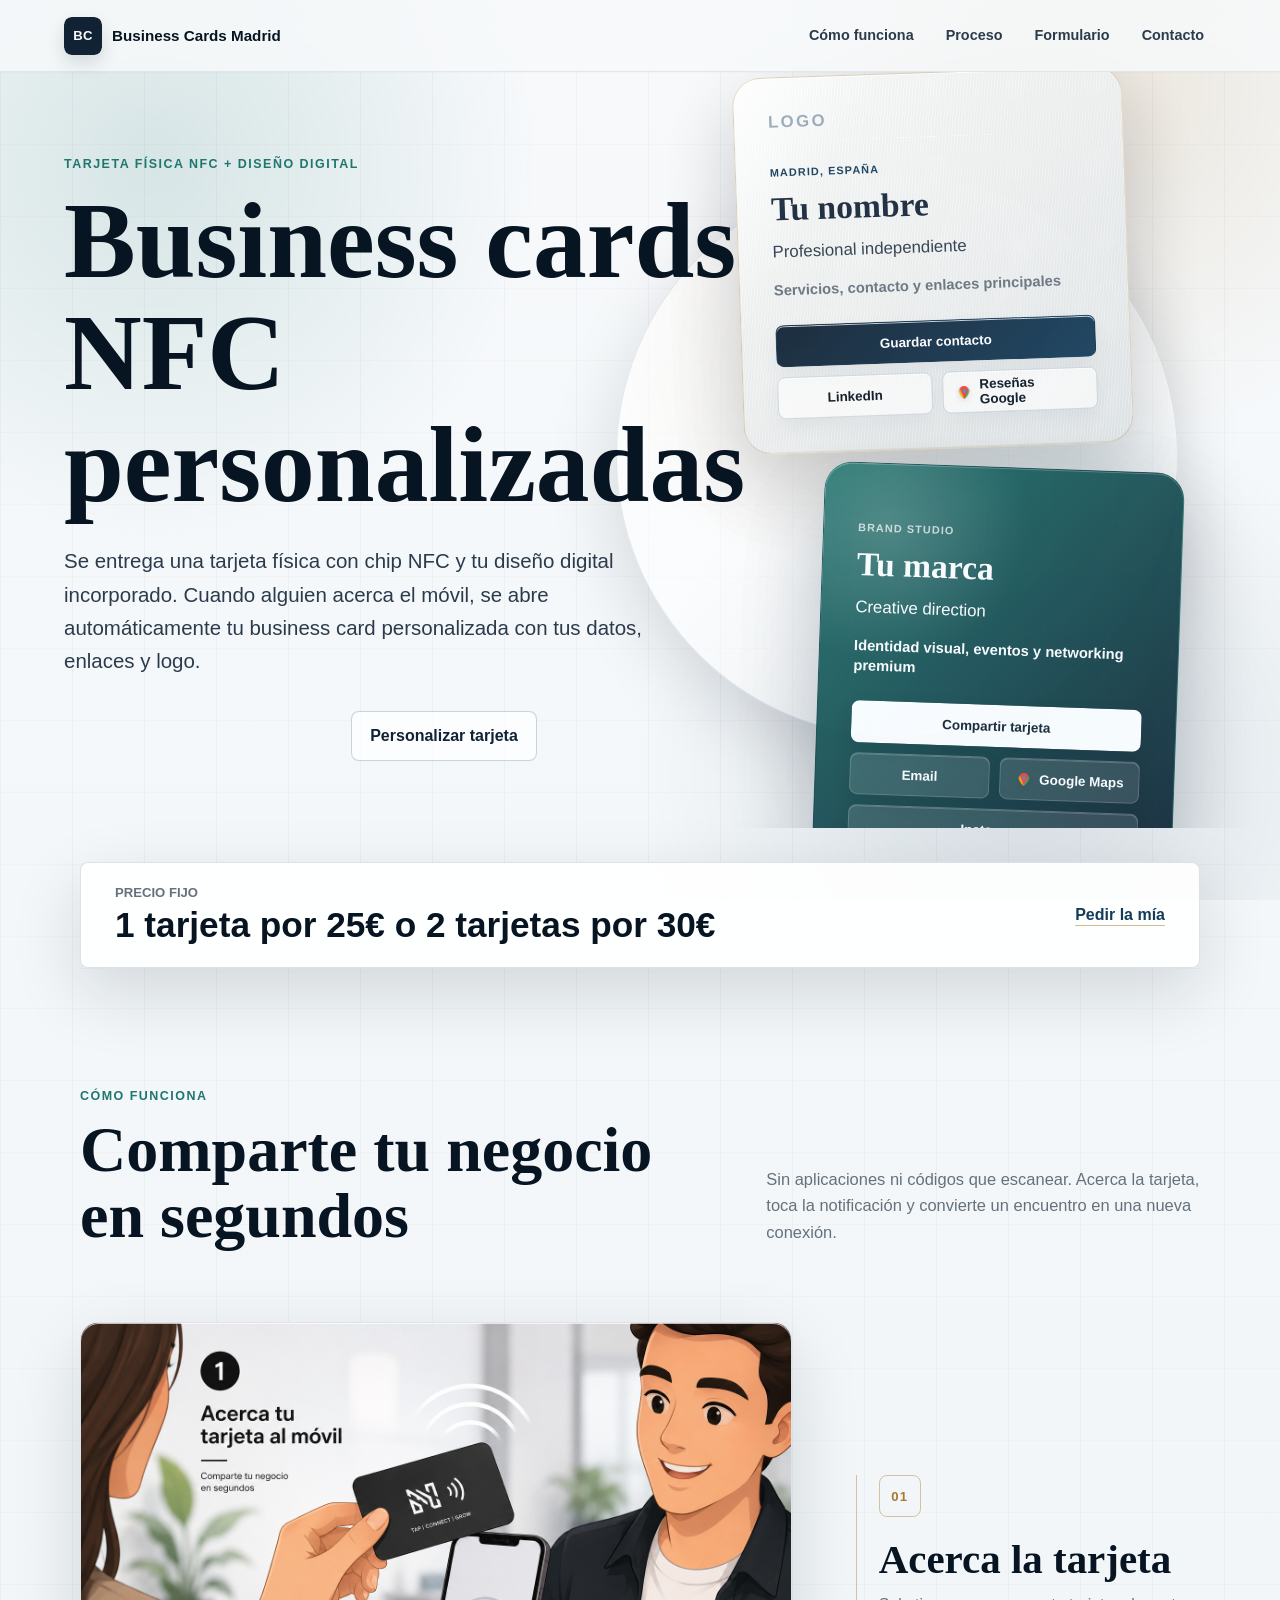
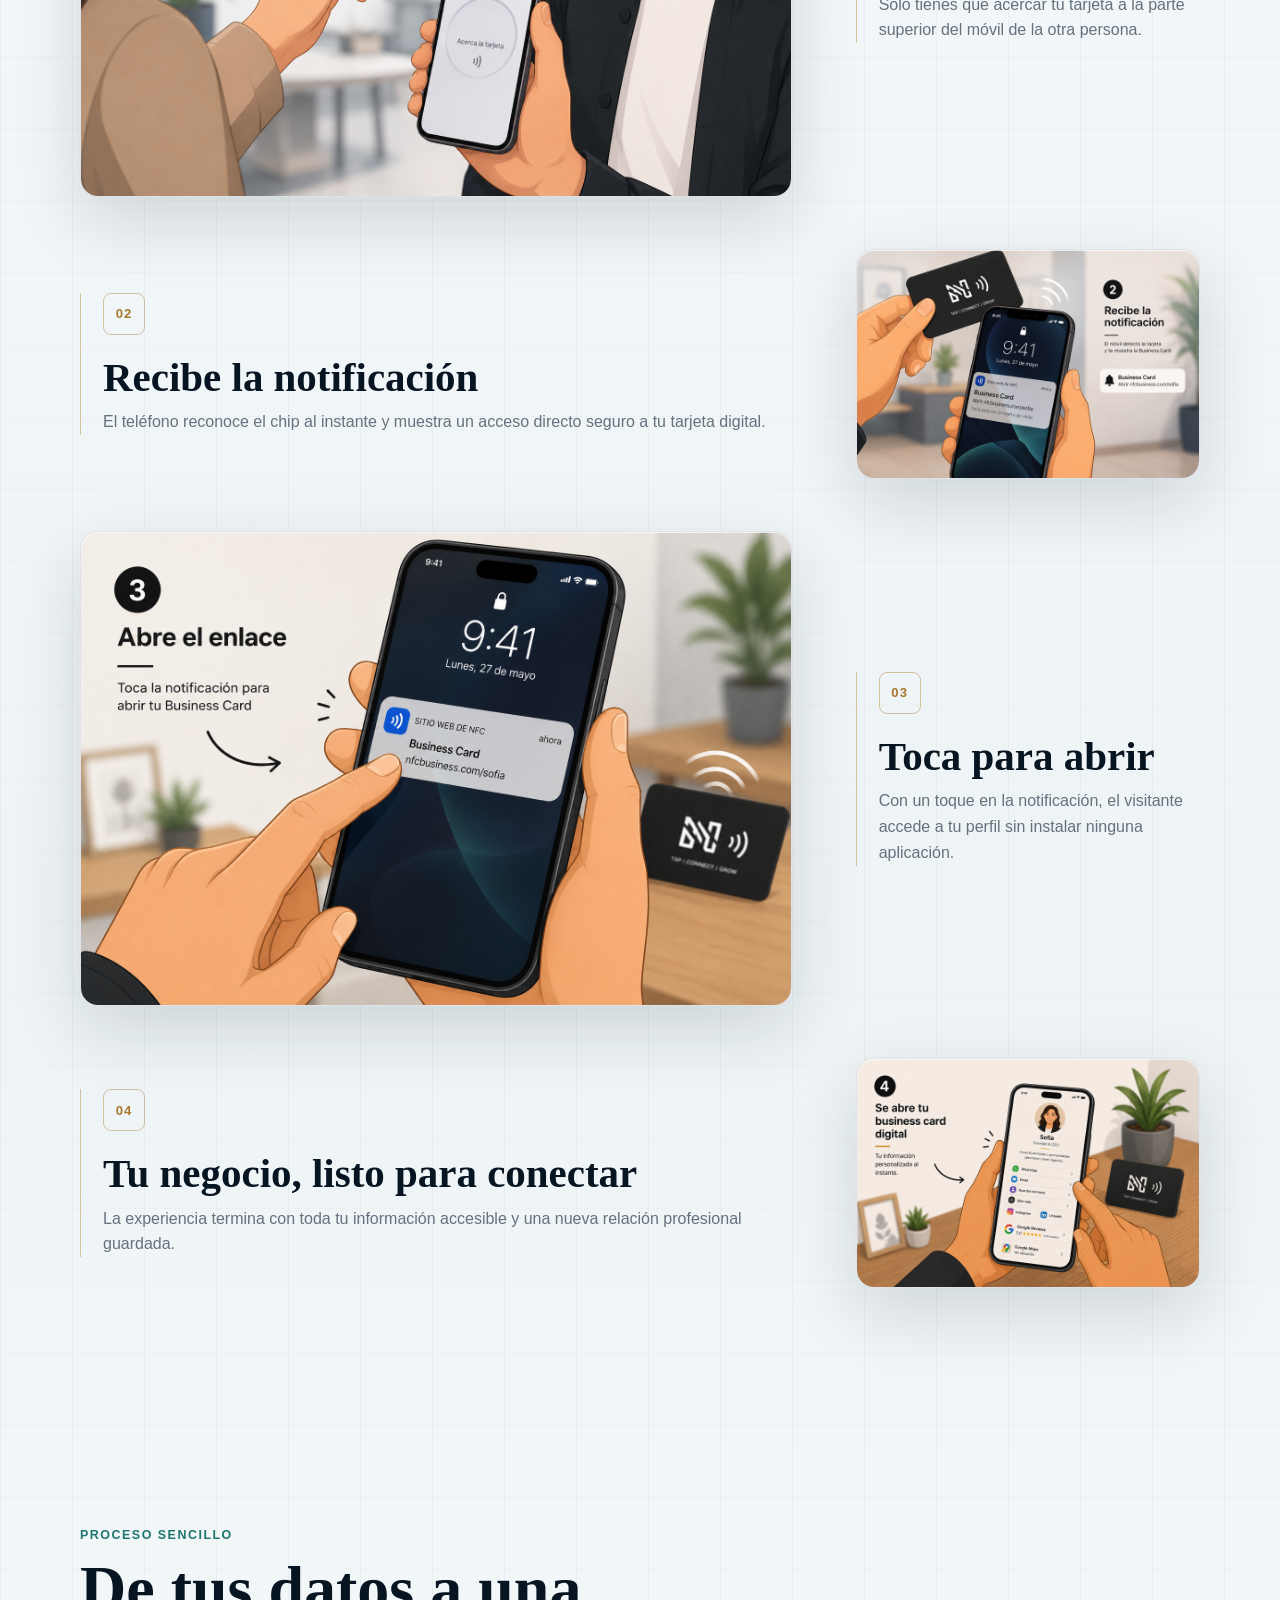
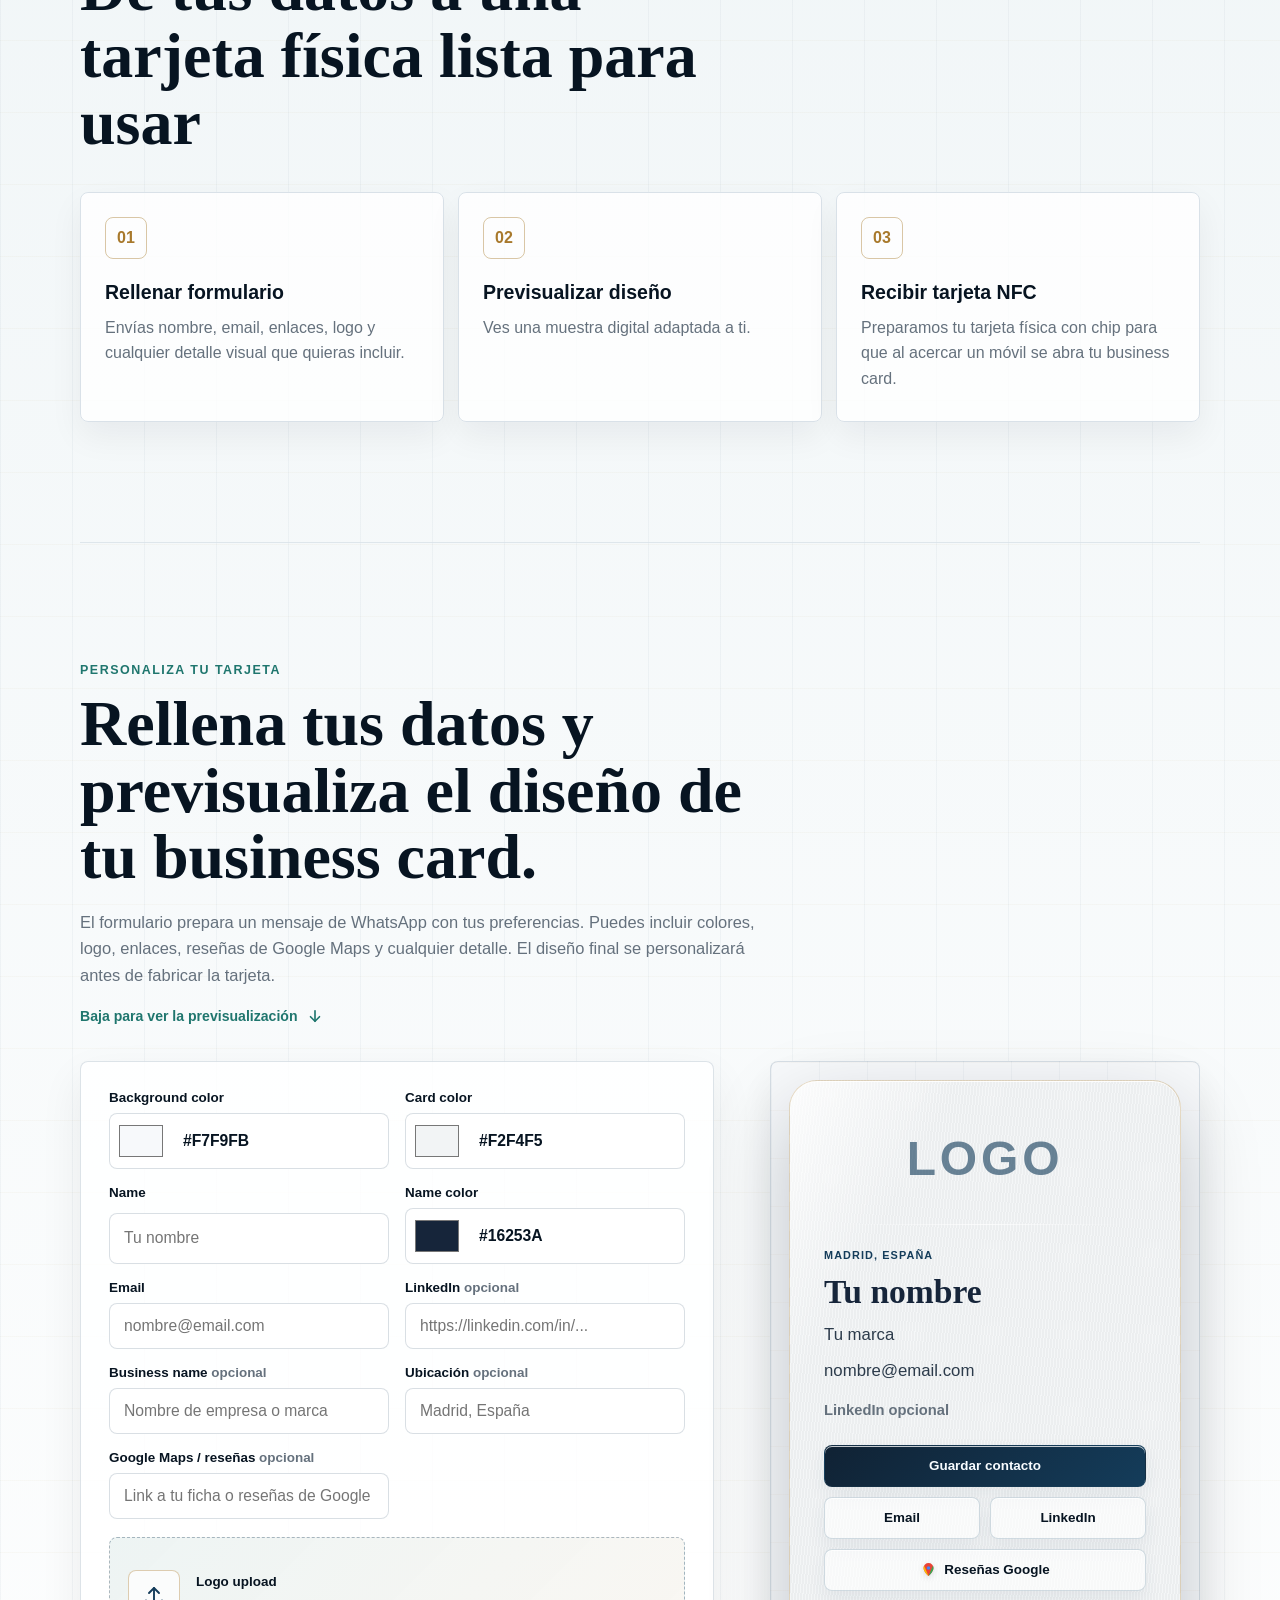
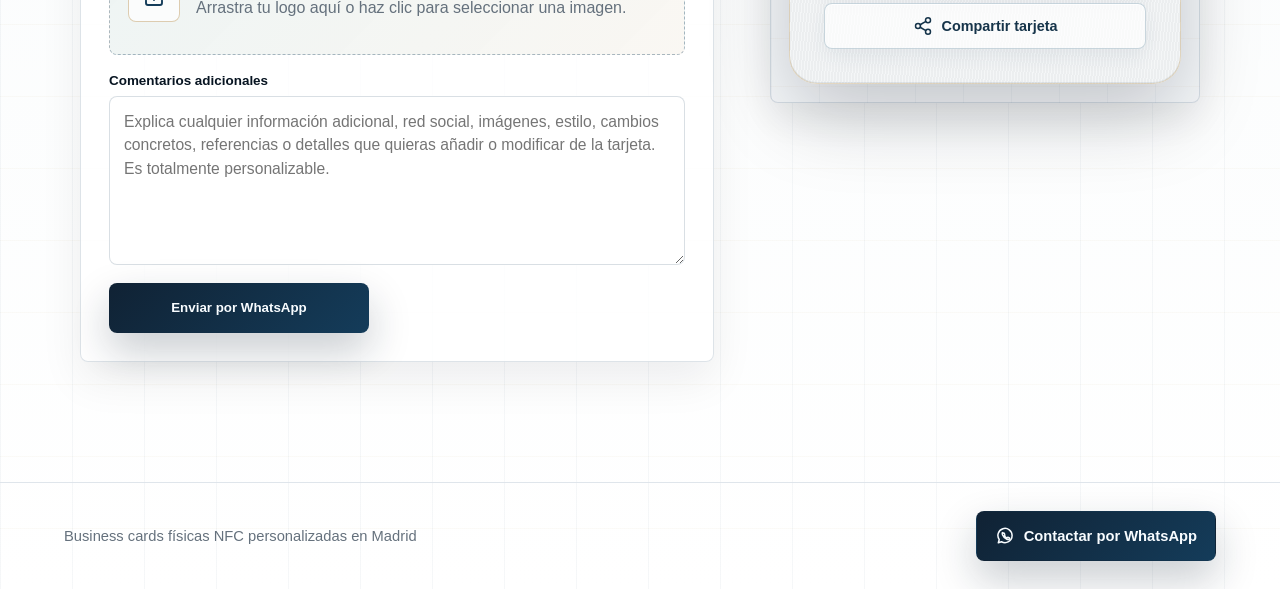
==== commit eb291d74: "finaal" ====
--- a/index.html
+++ b/index.html
@@ -138,7 +138,7 @@
             <div class="nfc-story-copy">
               <span class="nfc-step-number">01</span>
               <h3>Acerca la tarjeta</h3>
-              <p>Solo tienes que acercar tu business card NFC a la parte superior del móvil de la otra persona.</p>
+              <p>Solo tienes que acercar tu tarjeta a la parte superior del móvil de la otra persona.</p>
             </div>
           </li>
 
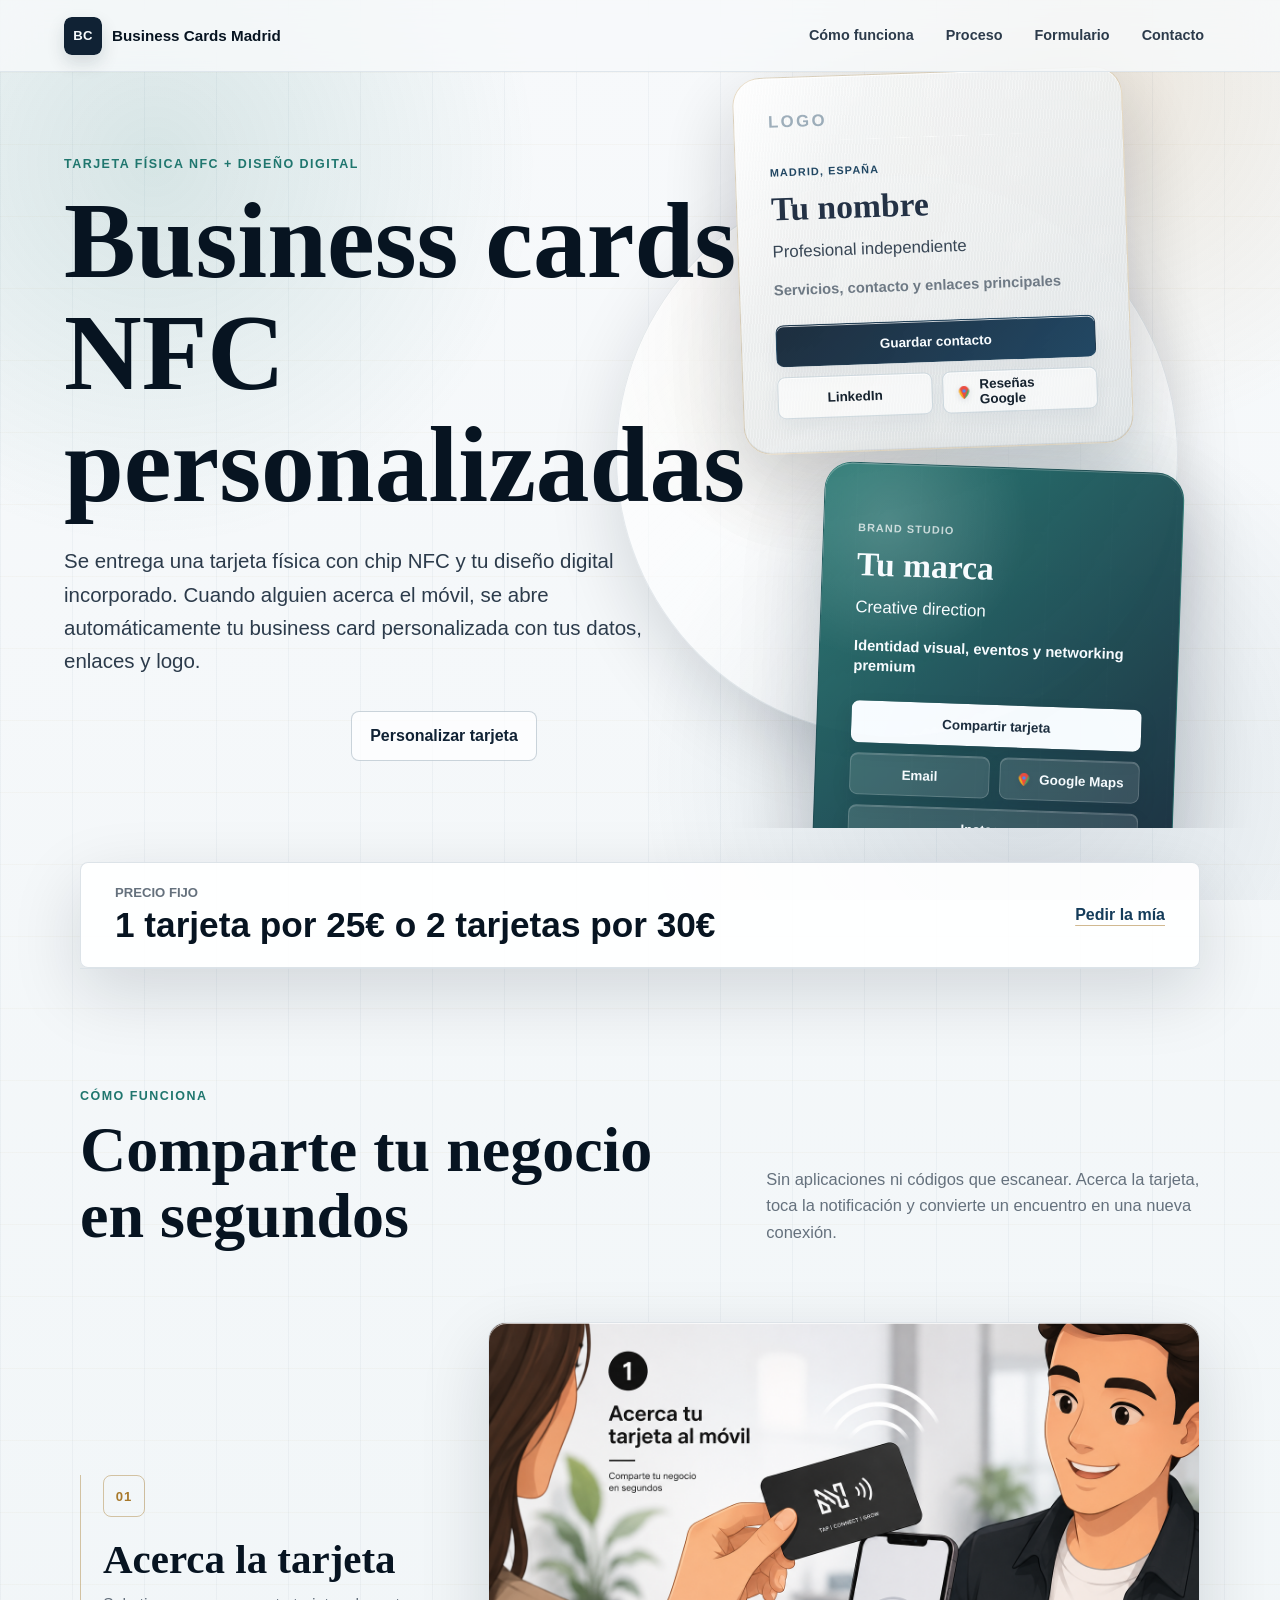
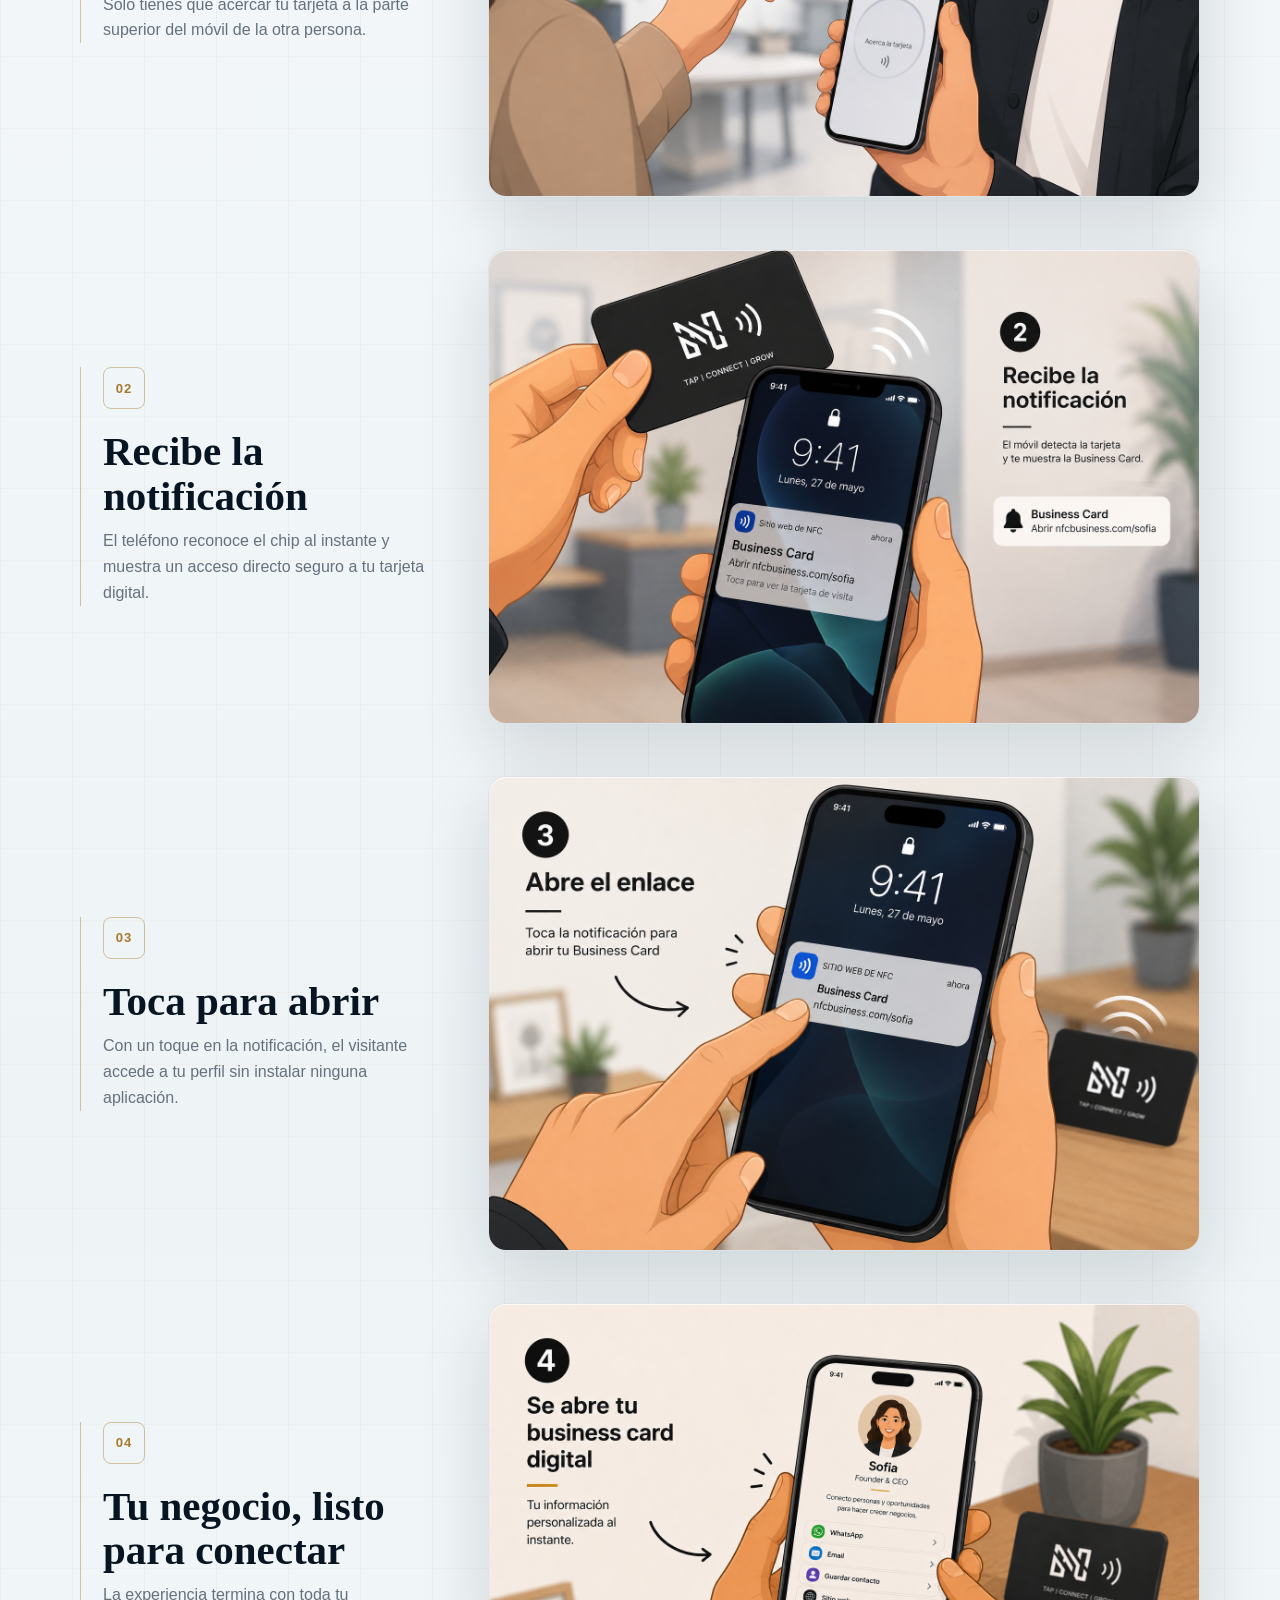
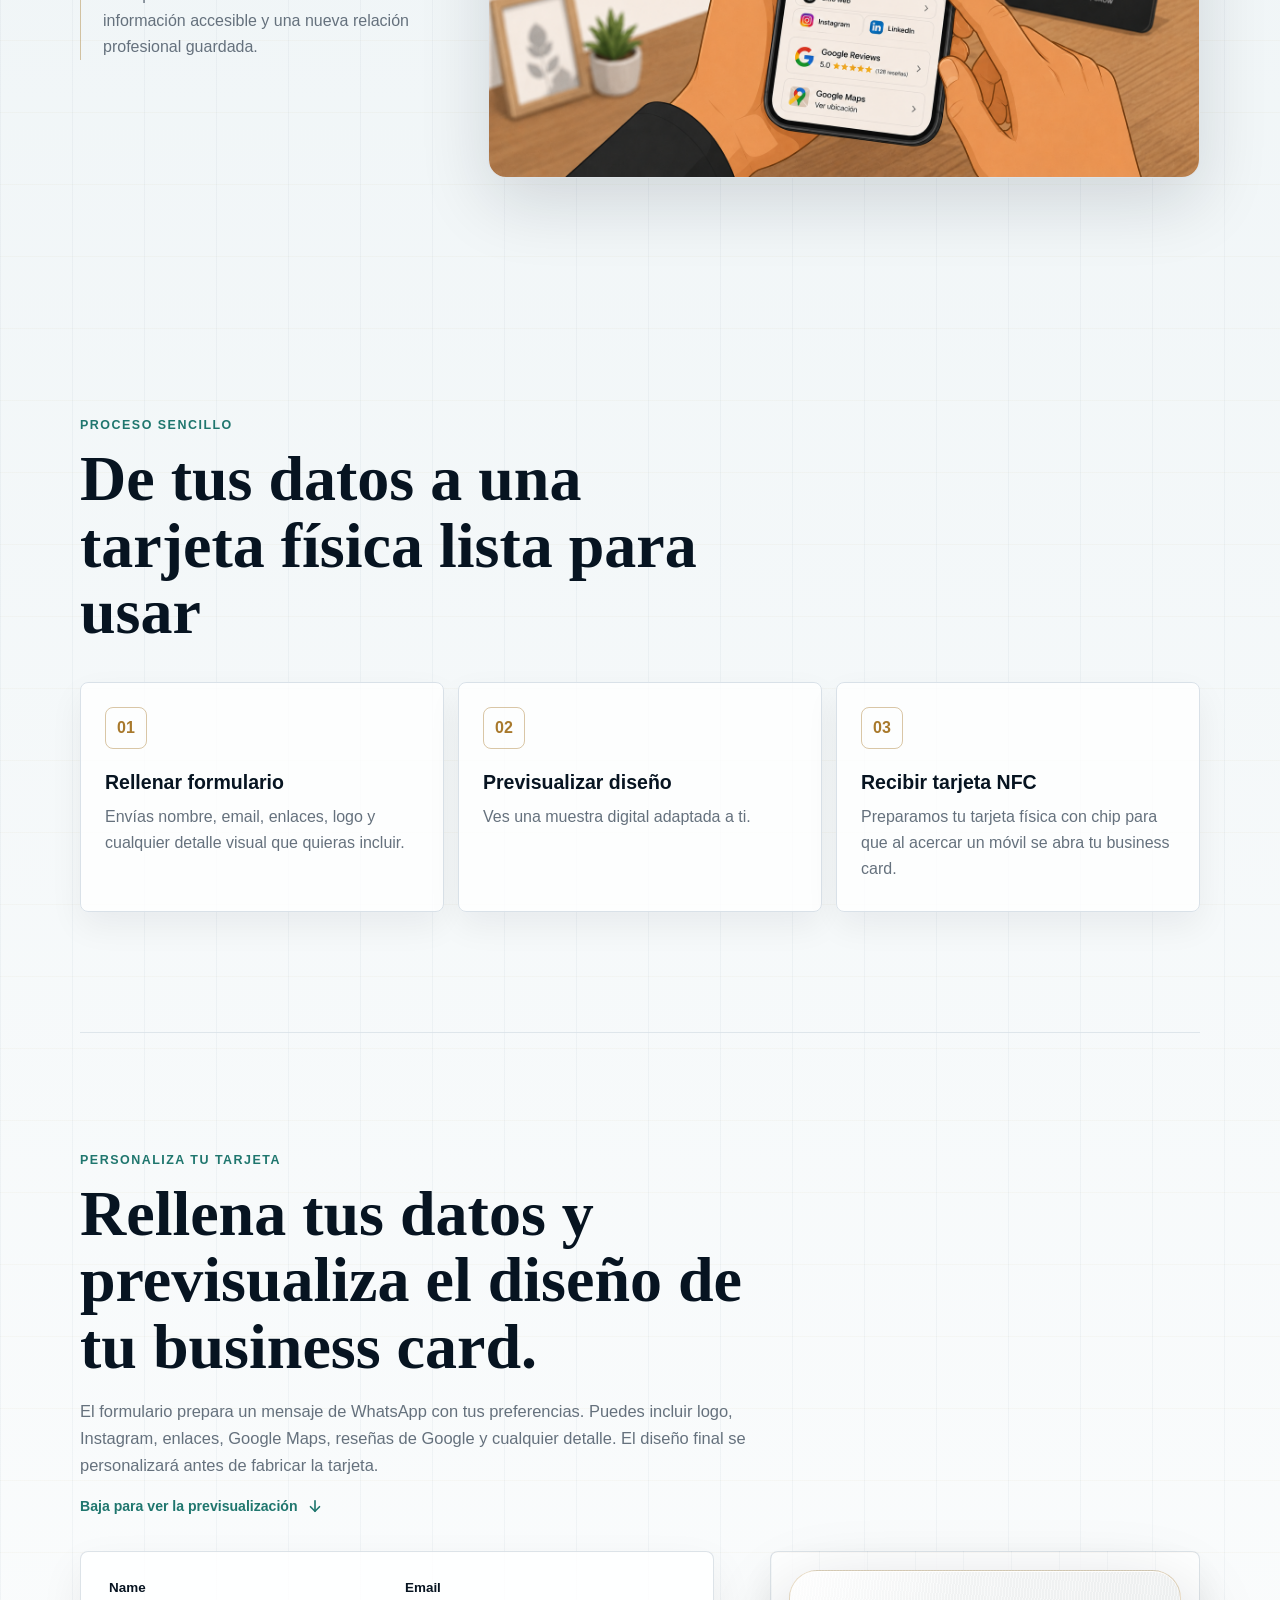
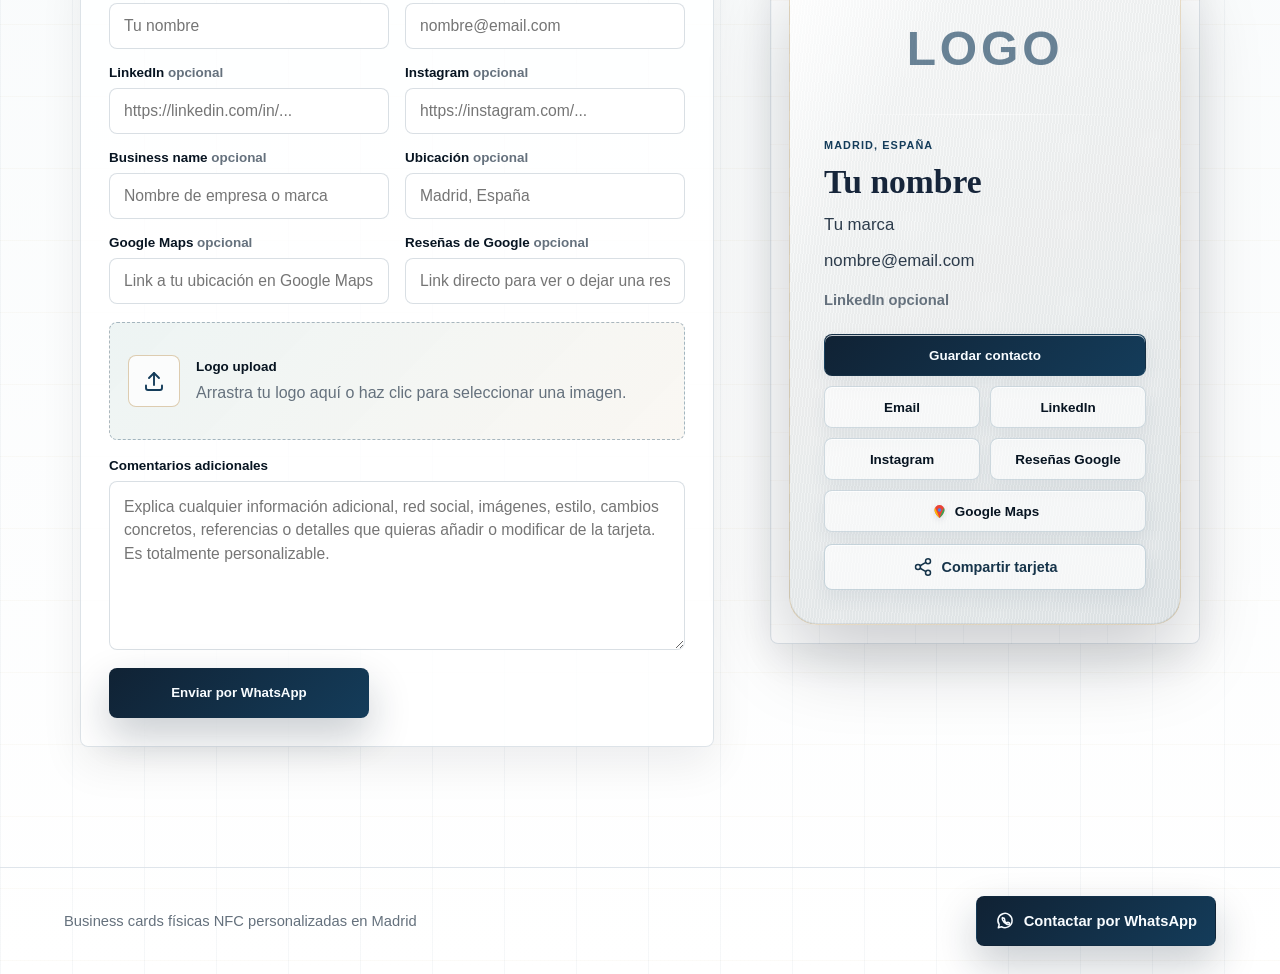
==== commit e9b824c5: "adaptar diseño tarjeta" ====
--- a/index.html
+++ b/index.html
@@ -225,8 +225,8 @@
           <p class="kicker">Personaliza tu tarjeta</p>
           <h2 id="customizer-title">Rellena tus datos y previsualiza el diseño de tu business card.</h2>
           <p class="section-intro">
-            El formulario prepara un mensaje de WhatsApp con tus preferencias. Puedes incluir colores, logo, enlaces,
-            reseñas de Google Maps y cualquier detalle. El diseño final se personalizará antes de fabricar la tarjeta.
+            El formulario prepara un mensaje de WhatsApp con tus preferencias. Puedes incluir logo, Instagram, enlaces,
+            Google Maps, reseñas de Google y cualquier detalle. El diseño final se personalizará antes de fabricar la tarjeta.
           </p>
           <a class="scroll-cue customizer-cue" href="#finalPreview" aria-label="Bajar para ver la previsualización">
             <span>Baja para ver la previsualización</span>
@@ -238,35 +238,11 @@
           <!-- Formulario -->
           <form class="custom-form" id="cardForm" aria-label="Formulario de personalización de business card">
             <div class="form-grid">
-              <label class="field color-field" for="backgroundColor">
-                <span>Background color</span>
-                <span class="color-control">
-                  <input id="backgroundColor" name="backgroundColor" type="color" value="#f7f9fb" />
-                  <input class="color-text" data-color-text="backgroundColor" type="text" value="#f7f9fb" aria-label="Background color hex" />
-                </span>
-              </label>
-
-              <label class="field color-field" for="cardColor">
-                <span>Card color</span>
-                <span class="color-control">
-                  <input id="cardColor" name="cardColor" type="color" value="#f2f4f5" />
-                  <input class="color-text" data-color-text="cardColor" type="text" value="#f2f4f5" aria-label="Card color hex" />
-                </span>
-              </label>
-
               <label class="field" for="customerName">
                 <span>Name</span>
                 <input id="customerName" name="customerName" type="text" placeholder="Tu nombre" required />
               </label>
 
-              <label class="field color-field" for="nameColor">
-                <span>Name color</span>
-                <span class="color-control">
-                  <input id="nameColor" name="nameColor" type="color" value="#16253a" />
-                  <input class="color-text" data-color-text="nameColor" type="text" value="#16253a" aria-label="Name color hex" />
-                </span>
-              </label>
-
               <label class="field" for="customerEmail">
                 <span>Email</span>
                 <input id="customerEmail" name="customerEmail" type="email" placeholder="nombre@email.com" required />
@@ -277,6 +253,11 @@
                 <input id="linkedinUrl" name="linkedinUrl" type="text" placeholder="https://linkedin.com/in/..." />
               </label>
 
+              <label class="field" for="instagramUrl">
+                <span>Instagram <em>opcional</em></span>
+                <input id="instagramUrl" name="instagramUrl" type="text" placeholder="https://instagram.com/..." />
+              </label>
+
               <label class="field" for="businessName">
                 <span>Business name <em>opcional</em></span>
                 <input id="businessName" name="businessName" type="text" placeholder="Nombre de empresa o marca" />
@@ -288,8 +269,13 @@
               </label>
 
               <label class="field" for="googleMapsUrl">
-                <span>Google Maps / reseñas <em>opcional</em></span>
-                <input id="googleMapsUrl" name="googleMapsUrl" type="text" placeholder="Link a tu ficha o reseñas de Google" />
+                <span>Google Maps <em>opcional</em></span>
+                <input id="googleMapsUrl" name="googleMapsUrl" type="text" placeholder="Link a tu ubicación en Google Maps" />
+              </label>
+
+              <label class="field" for="googleReviewsUrl">
+                <span>Reseñas de Google <em>opcional</em></span>
+                <input id="googleReviewsUrl" name="googleReviewsUrl" type="text" placeholder="Link directo para ver o dejar una reseña" />
               </label>
             </div>
 
@@ -336,6 +322,8 @@
                   <span>Guardar contacto</span>
                   <span id="previewEmailAction">Email</span>
                   <span id="previewLinkedinAction">LinkedIn</span>
+                  <span id="previewInstagramAction">Instagram</span>
+                  <span id="previewGoogleReviewsAction">Reseñas Google</span>
                   <span class="maps-action" id="previewGoogleMapsAction">
                     <svg class="maps-icon" viewBox="0 0 24 24" aria-hidden="true">
                       <path class="maps-red" d="M12 2.8a7 7 0 0 1 7 7c0 5.2-7 11.4-7 11.4S5 15 5 9.8a7 7 0 0 1 7-7Z" />
@@ -343,7 +331,7 @@
                       <path class="maps-yellow" d="M5.8 6.6c-.5.9-.8 2-.8 3.2 0 5.2 7 11.4 7 11.4L5.8 6.6Z" />
                       <circle class="maps-blue" cx="12" cy="9.8" r="2.45" />
                     </svg>
-                    Reseñas Google
+                    Google Maps
                   </span>
                 </div>
                 <button class="share-card-button" id="shareCardButton" type="button">
--- a/styles.css
+++ b/styles.css
@@ -352,17 +352,14 @@
 
 .nfc-story-step {
   display: grid;
-  grid-template-columns: minmax(0, 1.55fr) minmax(260px, 0.75fr);
+  grid-template-columns: minmax(260px, 0.75fr) minmax(0, 1.55fr);
   gap: clamp(24px, 5vw, 64px);
   align-items: center;
 }
 
-.nfc-story-step:nth-child(even) .nfc-story-visual {
-  order: 2;
-}
-
 .nfc-story-visual {
   position: relative;
+  order: 2;
   margin: 0;
   overflow: hidden;
   border: 1px solid rgba(20, 60, 90, 0.14);
@@ -390,6 +387,7 @@
 
 .nfc-story-copy {
   position: relative;
+  order: 1;
   padding-left: 22px;
   border-left: 1px solid rgba(168, 121, 44, 0.42);
 }
@@ -1241,10 +1239,6 @@
     gap: 20px;
   }
 
-  .nfc-story-step:nth-child(even) .nfc-story-visual {
-    order: initial;
-  }
-
   .nfc-story-visual {
     border-radius: 12px;
   }
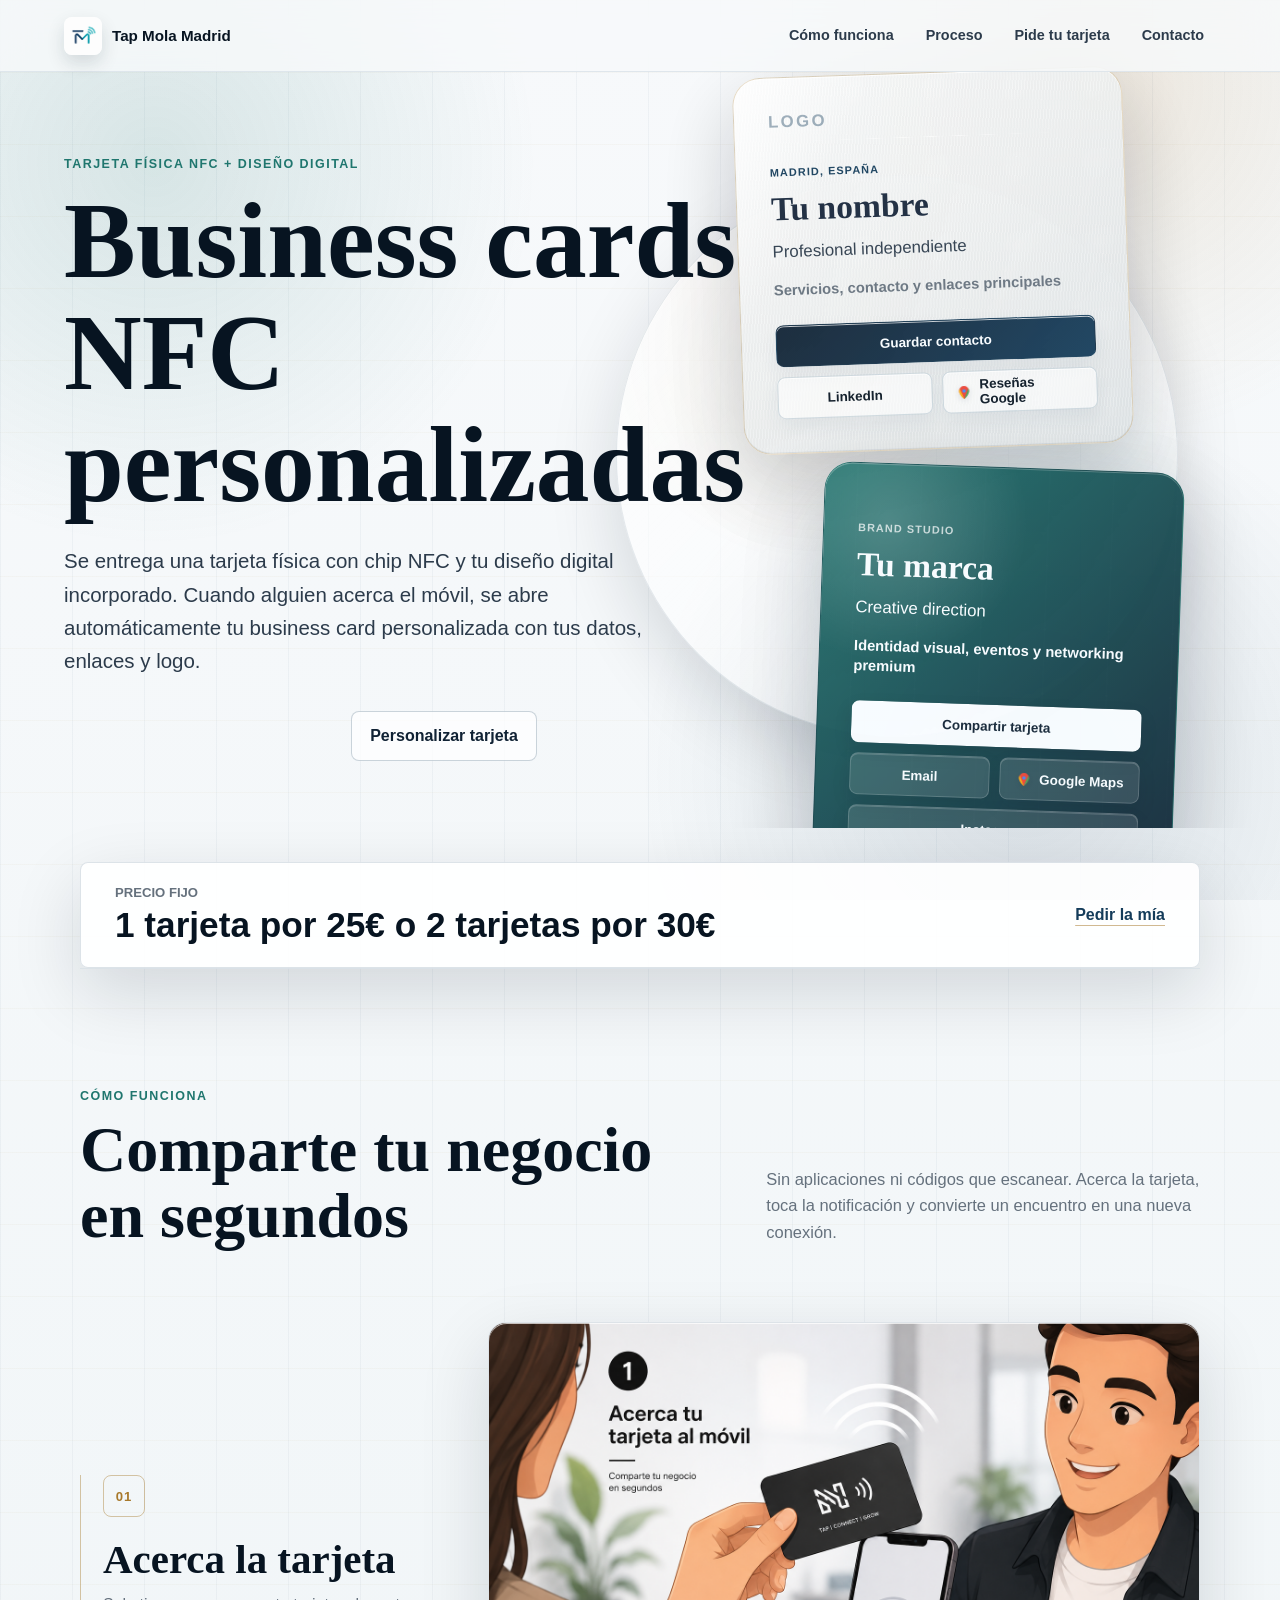
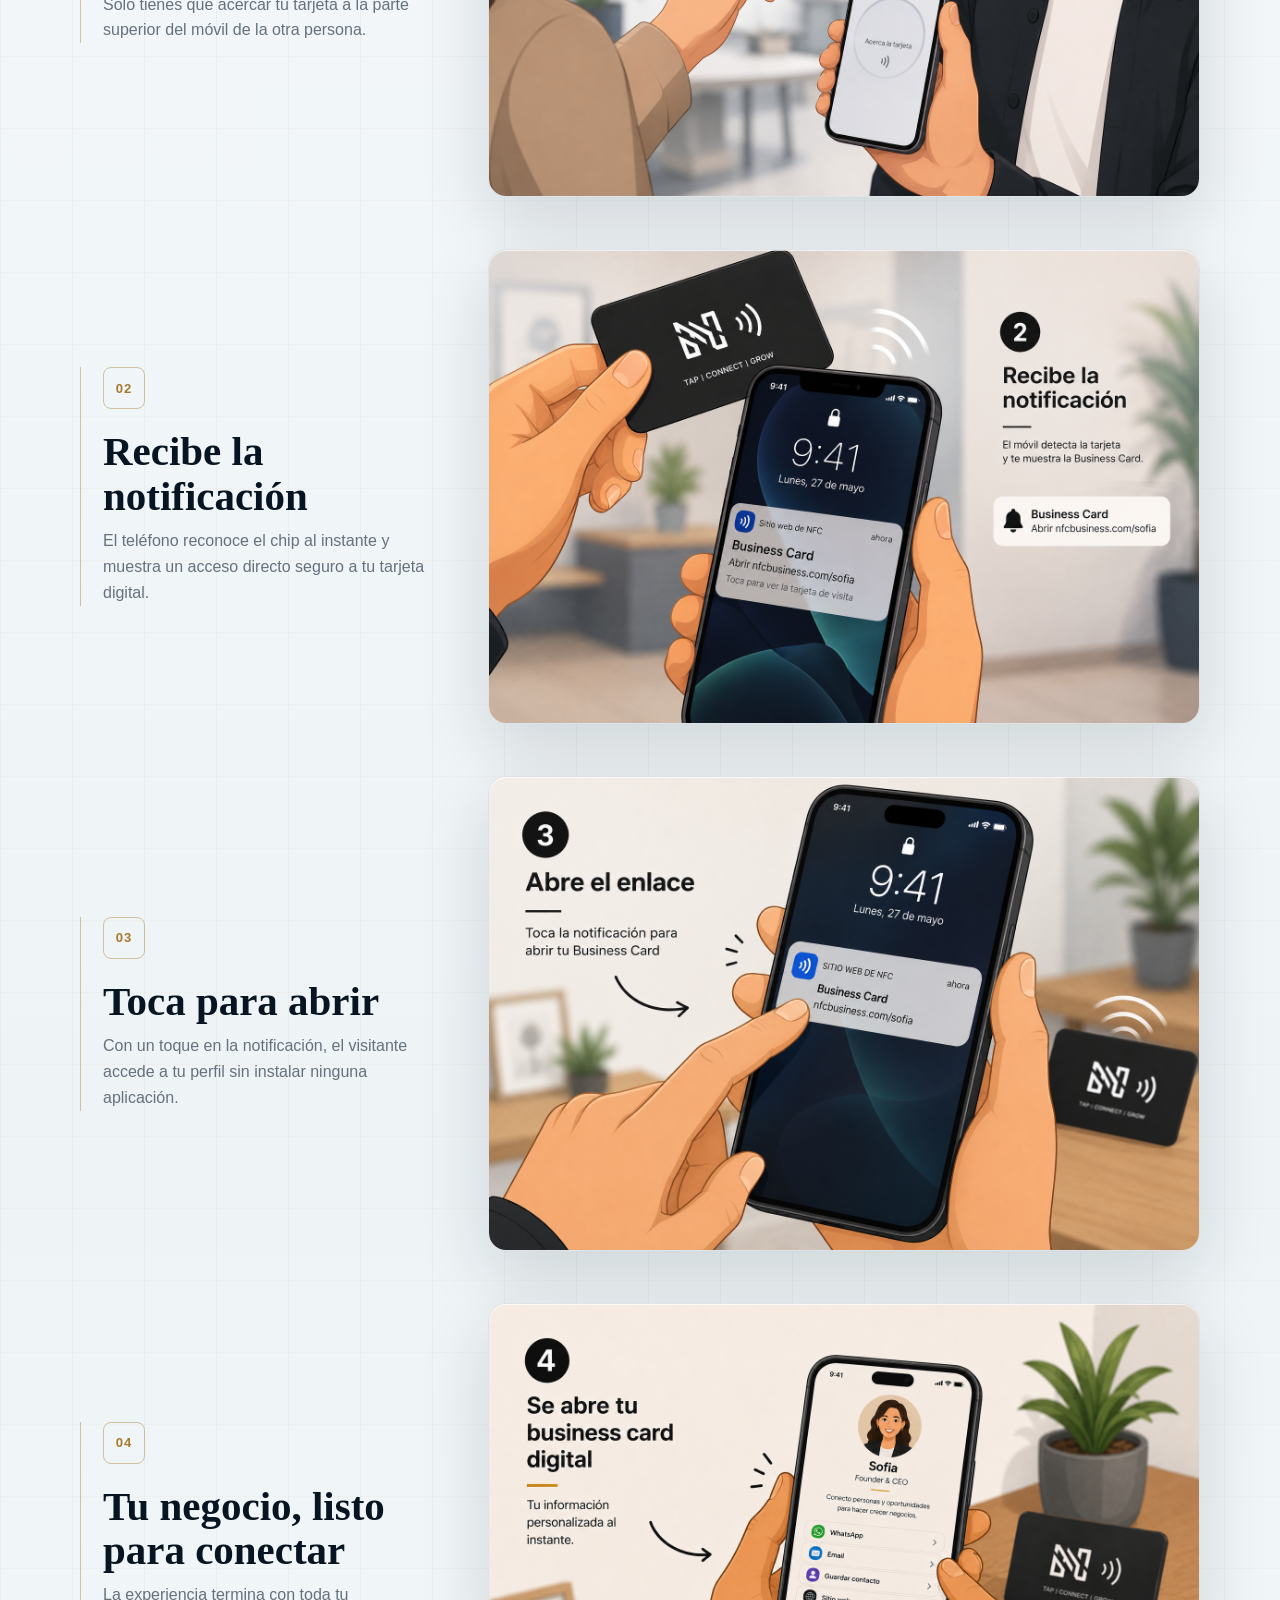
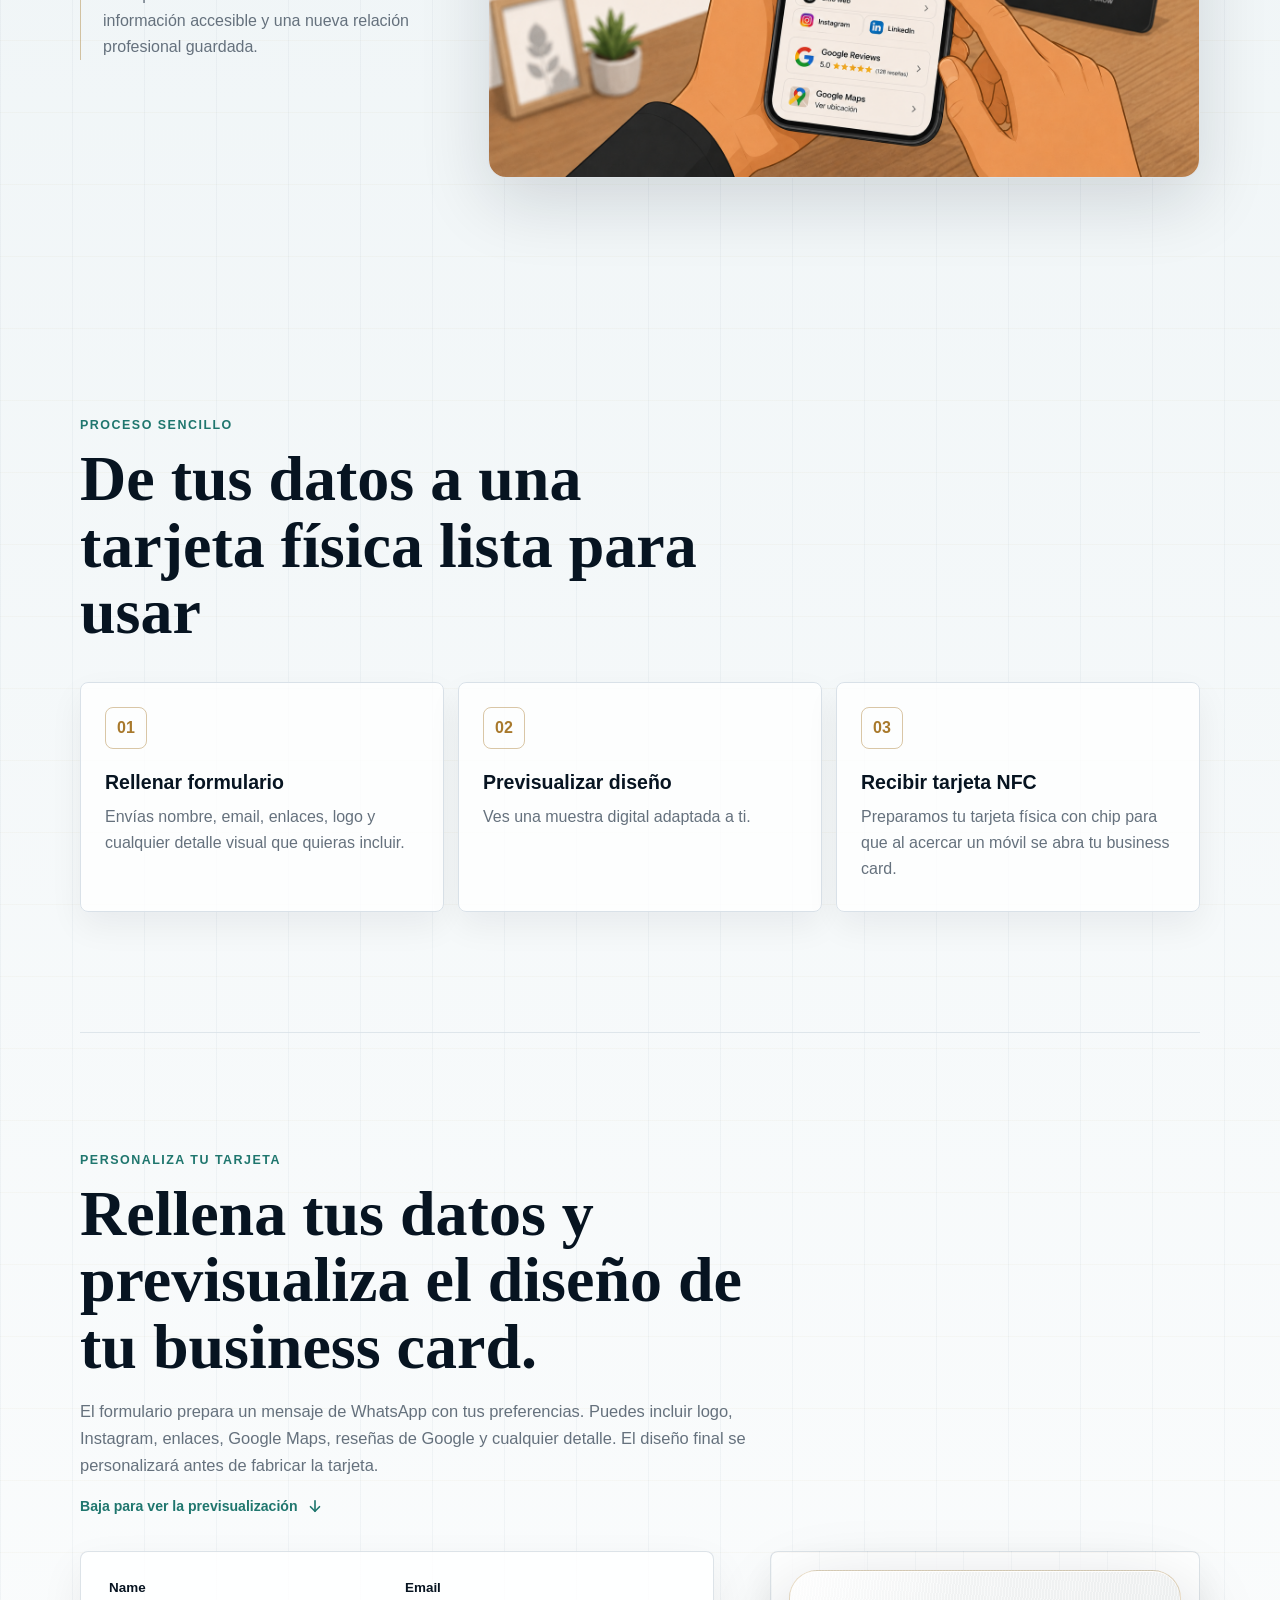
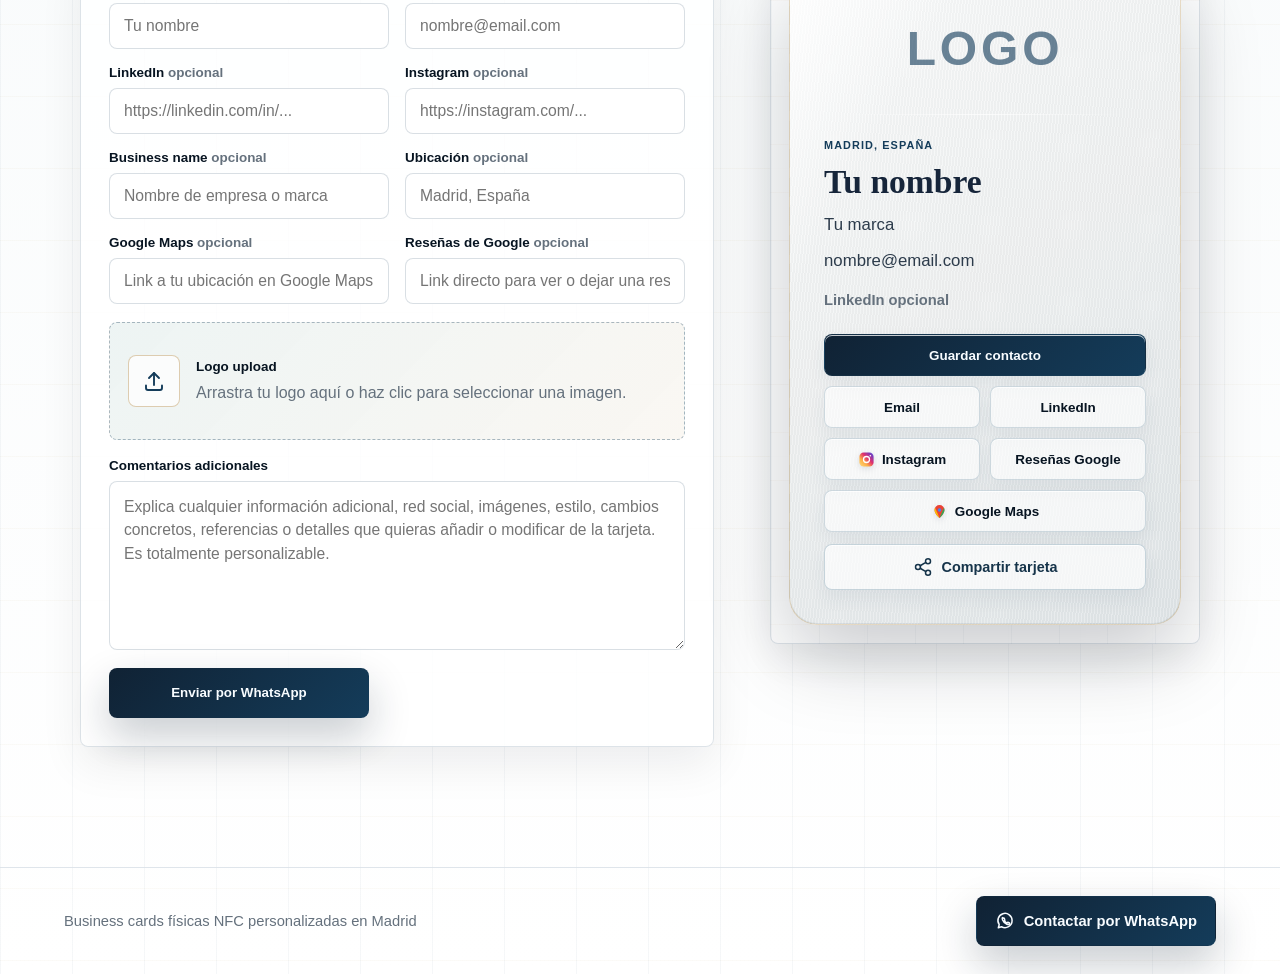
==== commit b82e789f: "new logo" ====
--- a/index.html
+++ b/index.html
@@ -17,21 +17,21 @@
       property="og:description"
       content="Tarjetas físicas con chip NFC y diseño digital personalizado: 1 tarjeta por 25€ o 2 por 30€."
     />
-    <meta property="og:image" content="assets/business-cards-logo.svg" />
-    <link rel="icon" type="image/svg+xml" href="assets/business-cards-logo.svg" />
+    <meta property="og:image" content="assets/LOGO TAP.png" />
+    <link rel="icon" type="image/png" href="assets/LOGO TAP.png" />
     <link rel="stylesheet" href="styles.css" />
   </head>
   <body>
     <!-- Landing page -->
     <header class="site-header" aria-label="Cabecera">
       <a class="brand" href="#inicio" aria-label="Inicio">
-        <img class="brand-logo-mini" src="assets/business-cards-logo.svg" alt="" />
-        <span>Business Cards Madrid</span>
+        <img class="brand-logo-mini" src="assets/LOGO TAP.png" alt="" />
+        <span>Tap Mola Madrid</span>
       </a>
       <nav class="top-nav" aria-label="Navegación principal">
         <a href="#como-funciona">Cómo funciona</a>
         <a href="#proceso">Proceso</a>
-        <a href="#personalizar">Formulario</a>
+        <a href="#personalizar">Pide tu tarjeta</a>
         <a href="#contacto">Contacto</a>
       </nav>
     </header>
@@ -322,7 +322,23 @@
                   <span>Guardar contacto</span>
                   <span id="previewEmailAction">Email</span>
                   <span id="previewLinkedinAction">LinkedIn</span>
-                  <span id="previewInstagramAction">Instagram</span>
+                  <span class="social-action" id="previewInstagramAction">
+                    <svg class="social-icon instagram-icon" viewBox="0 0 24 24" aria-hidden="true">
+                      <defs>
+                        <linearGradient id="instagramGradient" x1="2" y1="22" x2="22" y2="2" gradientUnits="userSpaceOnUse">
+                          <stop offset="0" stop-color="#ffdc80" />
+                          <stop offset="0.32" stop-color="#fcaf45" />
+                          <stop offset="0.58" stop-color="#e1306c" />
+                          <stop offset="0.82" stop-color="#833ab4" />
+                          <stop offset="1" stop-color="#405de6" />
+                        </linearGradient>
+                      </defs>
+                      <rect x="2" y="2" width="20" height="20" rx="6" fill="url(#instagramGradient)" />
+                      <circle cx="12" cy="12" r="4.25" fill="none" stroke="#fff" stroke-width="1.8" />
+                      <circle cx="17.35" cy="6.65" r="1.15" fill="#fff" />
+                    </svg>
+                    Instagram
+                  </span>
                   <span id="previewGoogleReviewsAction">Reseñas Google</span>
                   <span class="maps-action" id="previewGoogleMapsAction">
                     <svg class="maps-icon" viewBox="0 0 24 24" aria-hidden="true">
--- a/styles.css
+++ b/styles.css
@@ -986,11 +986,13 @@
   box-shadow: inset 0 1px 0 rgba(255, 255, 255, 0.76), 0 8px 18px rgba(38, 76, 100, 0.07);
 }
 
-.card-actions .maps-action {
+.card-actions .maps-action,
+.card-actions .social-action {
   gap: 7px;
 }
 
-.maps-icon {
+.maps-icon,
+.social-icon {
   width: 17px;
   height: 17px;
   flex: 0 0 auto;
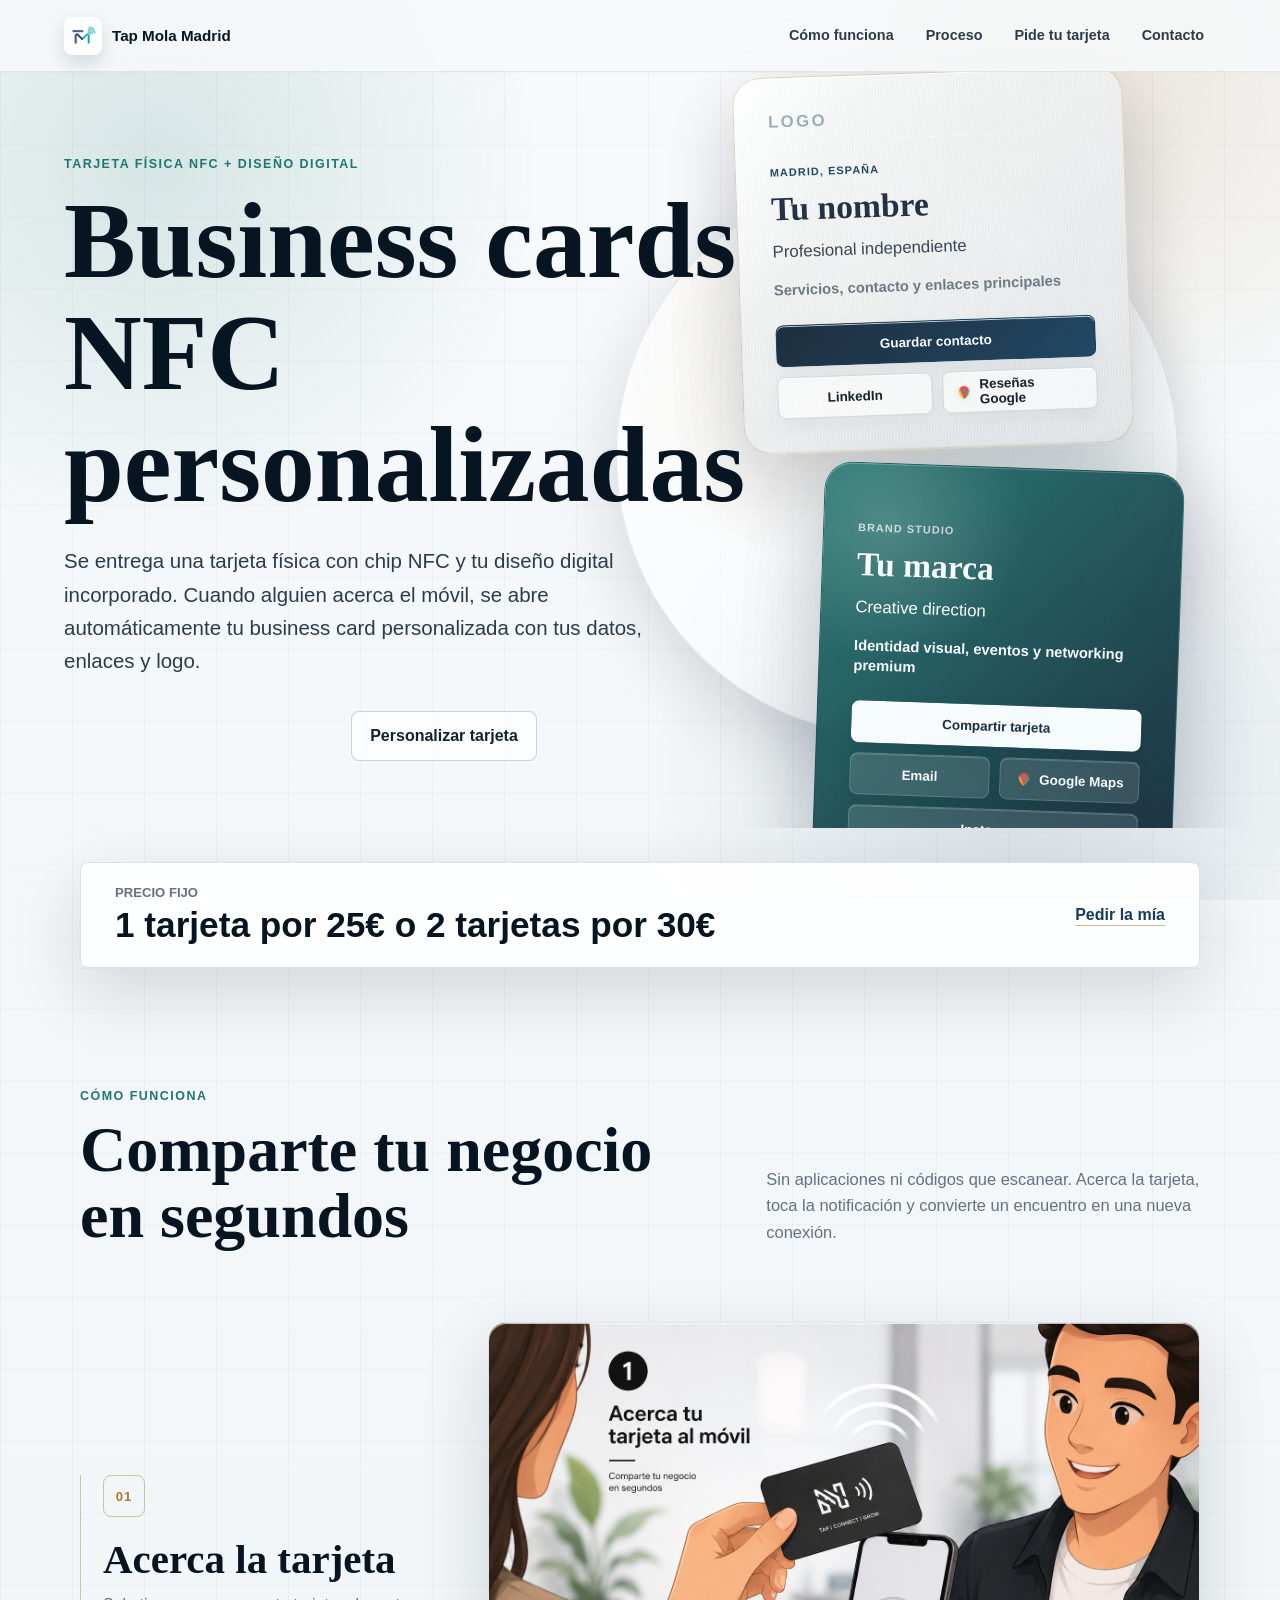
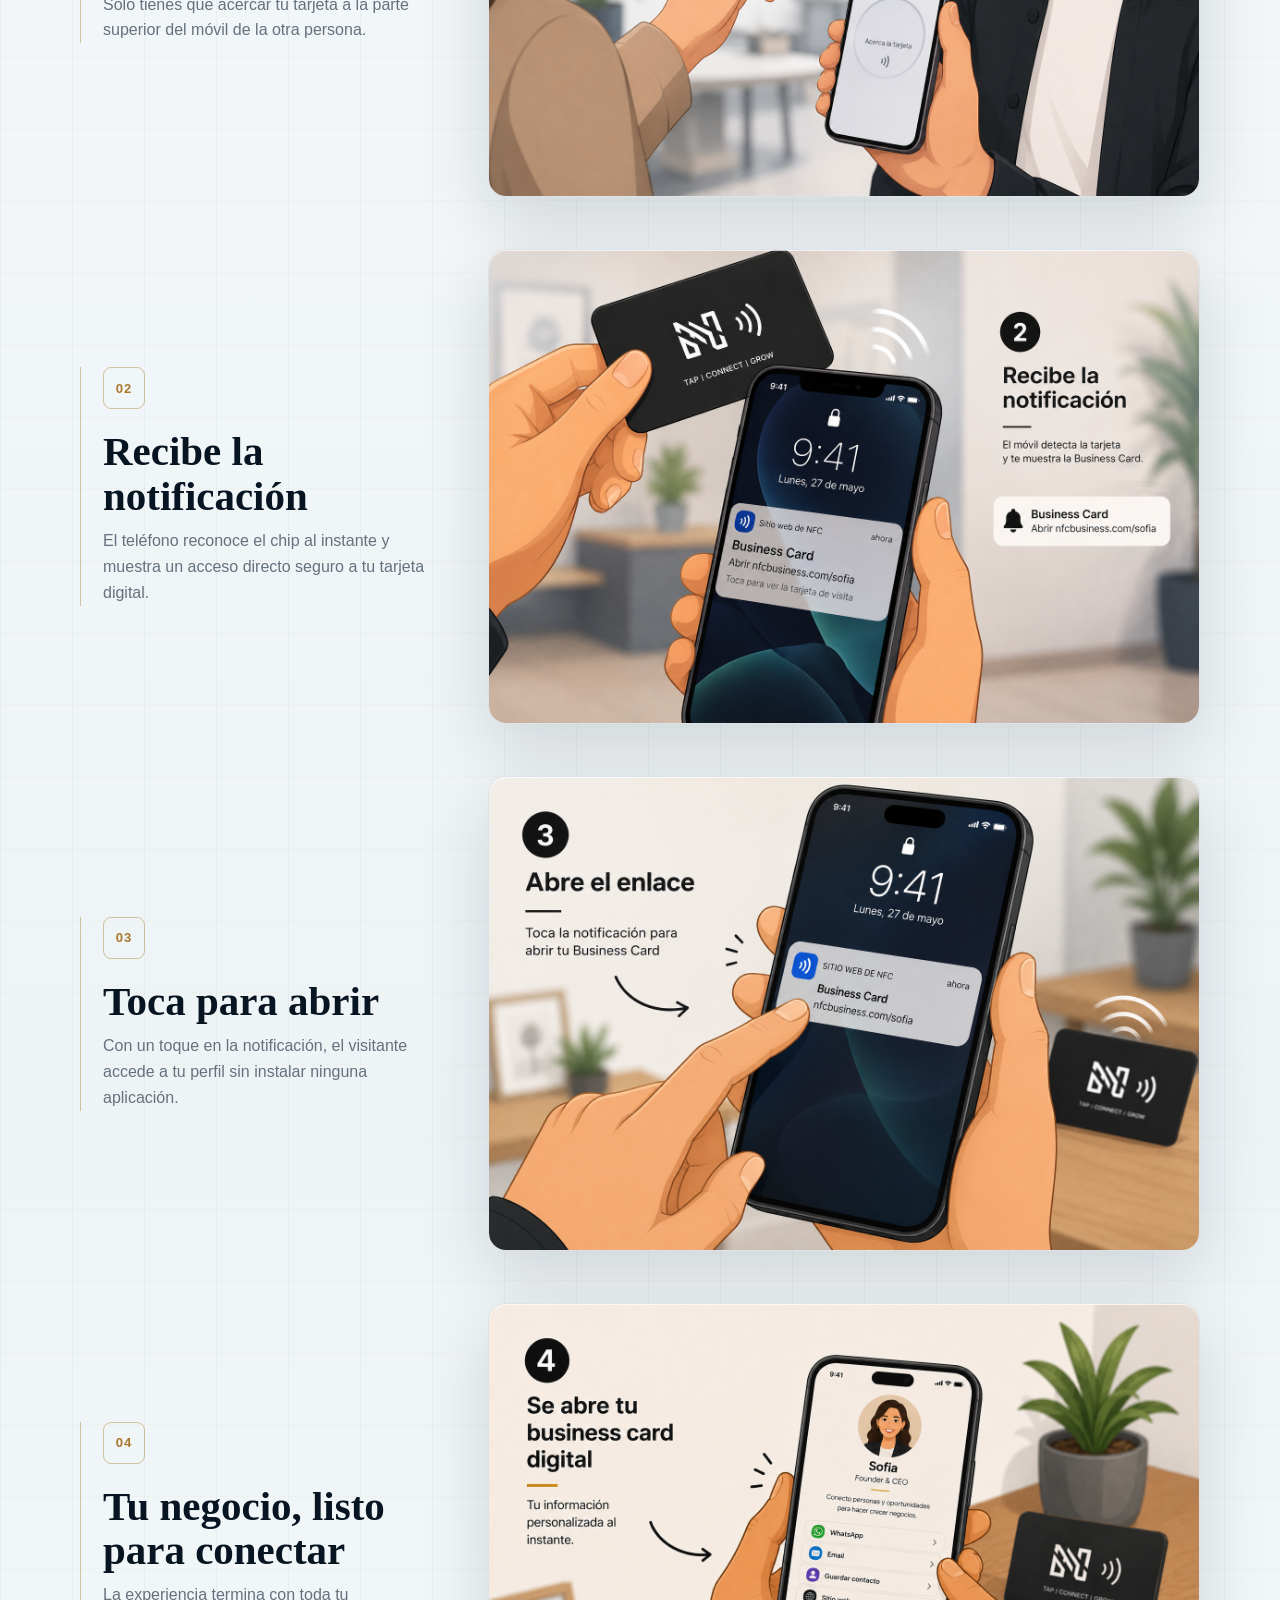
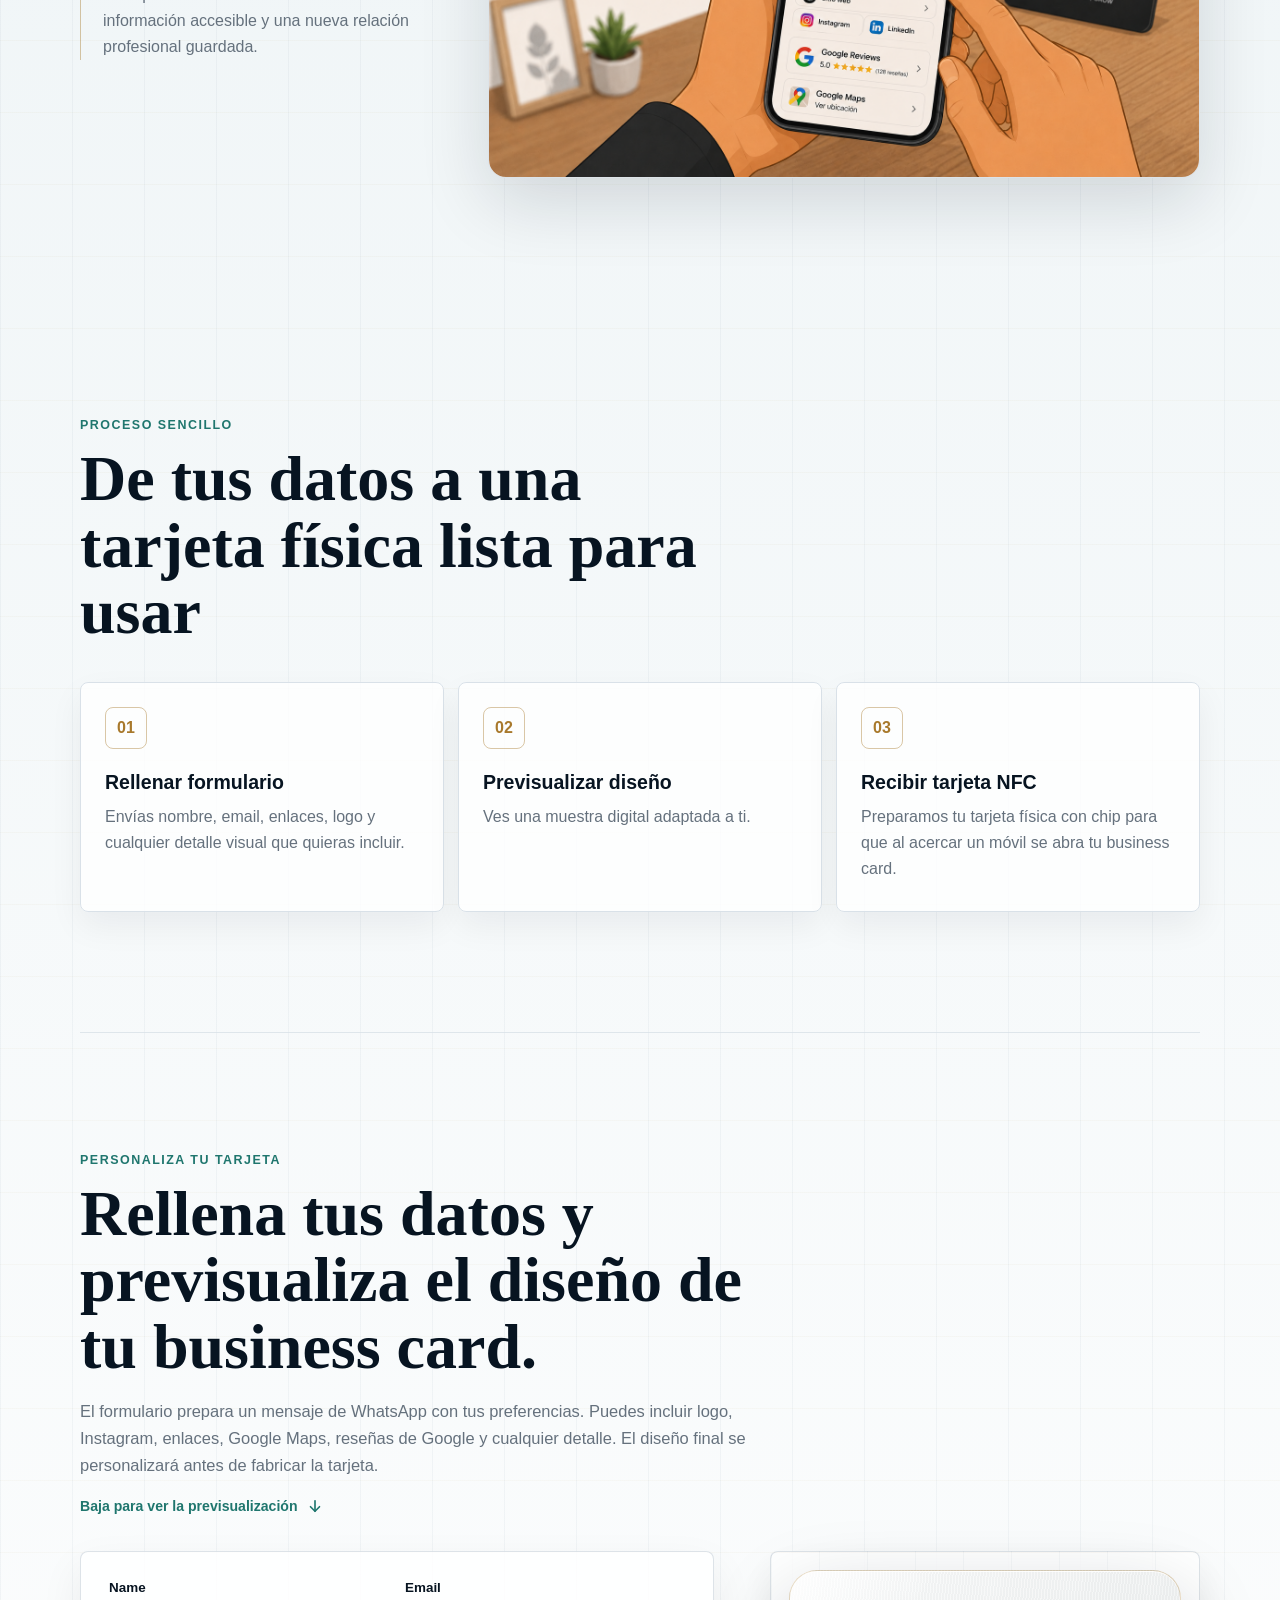
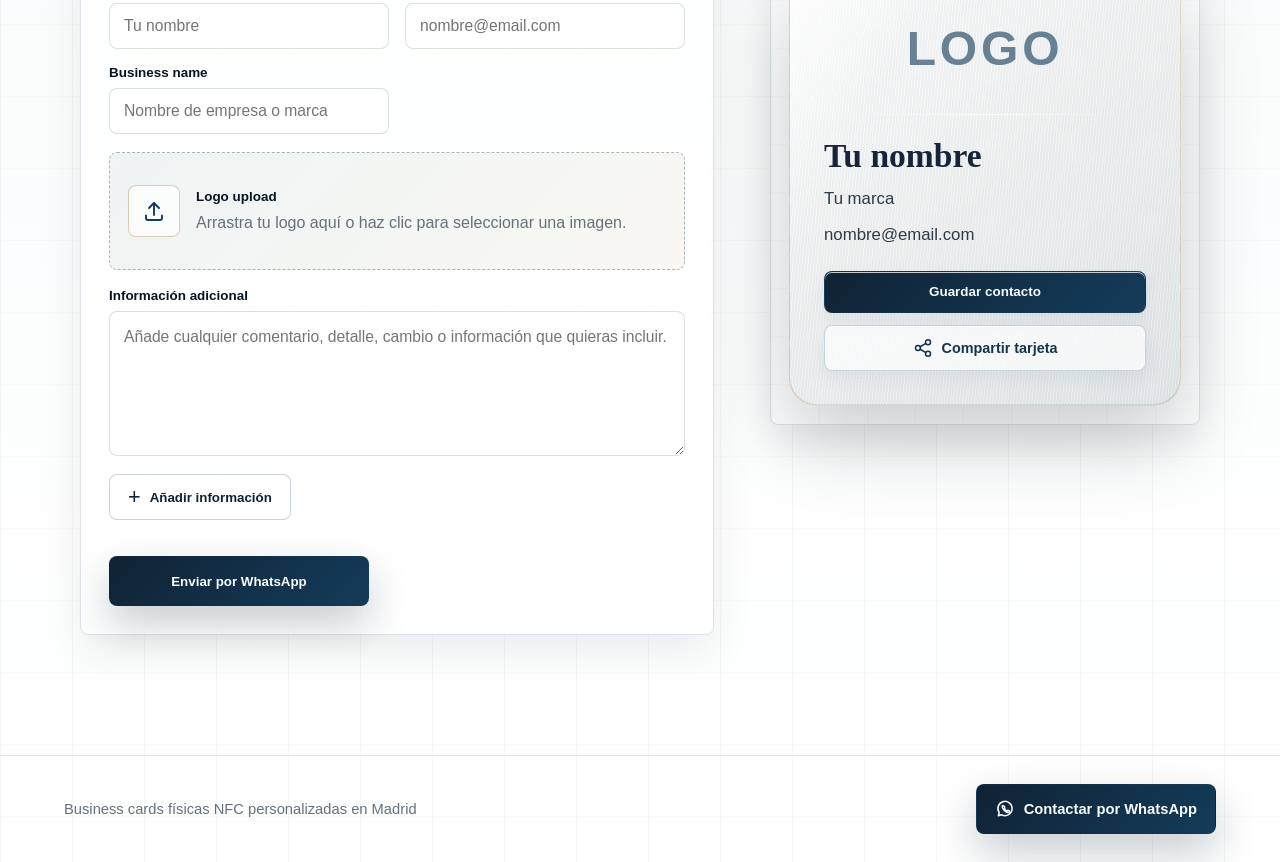
==== commit 21d77cd6: "cambios en el formato de mock formulario" ====
--- a/index.html
+++ b/index.html
@@ -248,34 +248,9 @@
                 <input id="customerEmail" name="customerEmail" type="email" placeholder="nombre@email.com" required />
               </label>
 
-              <label class="field" for="linkedinUrl">
-                <span>LinkedIn <em>opcional</em></span>
-                <input id="linkedinUrl" name="linkedinUrl" type="text" placeholder="https://linkedin.com/in/..." />
-              </label>
-
-              <label class="field" for="instagramUrl">
-                <span>Instagram <em>opcional</em></span>
-                <input id="instagramUrl" name="instagramUrl" type="text" placeholder="https://instagram.com/..." />
-              </label>
-
               <label class="field" for="businessName">
-                <span>Business name <em>opcional</em></span>
+                <span>Business name</span>
                 <input id="businessName" name="businessName" type="text" placeholder="Nombre de empresa o marca" />
-              </label>
-
-              <label class="field" for="customerLocation">
-                <span>Ubicación <em>opcional</em></span>
-                <input id="customerLocation" name="customerLocation" type="text" placeholder="Madrid, España" />
-              </label>
-
-              <label class="field" for="googleMapsUrl">
-                <span>Google Maps <em>opcional</em></span>
-                <input id="googleMapsUrl" name="googleMapsUrl" type="text" placeholder="Link a tu ubicación en Google Maps" />
-              </label>
-
-              <label class="field" for="googleReviewsUrl">
-                <span>Reseñas de Google <em>opcional</em></span>
-                <input id="googleReviewsUrl" name="googleReviewsUrl" type="text" placeholder="Link directo para ver o dejar una reseña" />
               </label>
             </div>
 
@@ -291,14 +266,77 @@
             </div>
 
             <label class="field comments-field" for="additionalComments">
-              <span>Comentarios adicionales</span>
+              <span>Información adicional</span>
               <textarea
                 id="additionalComments"
                 name="additionalComments"
-                rows="6"
-                placeholder="Explica cualquier información adicional, red social, imágenes, estilo, cambios concretos, referencias o detalles que quieras añadir o modificar de la tarjeta. Es totalmente personalizable."
+                rows="5"
+                placeholder="Añade cualquier comentario, detalle, cambio o información que quieras incluir."
               ></textarea>
             </label>
+
+            <div class="additional-fields-control" id="additionalFieldsControl">
+              <button
+                class="button button-secondary add-information-button"
+                id="addInformationButton"
+                type="button"
+                aria-expanded="false"
+                aria-controls="additionalFieldsMenu"
+              >
+                <span aria-hidden="true">+</span>
+                Añadir información
+              </button>
+              <div class="additional-fields-menu" id="additionalFieldsMenu" hidden>
+                <p>Elige la información que quieres añadir:</p>
+                <div class="additional-fields-options">
+                  <button type="button" data-add-field="instagramUrl">Instagram</button>
+                  <button type="button" data-add-field="linkedinUrl">LinkedIn</button>
+                  <button type="button" data-add-field="phoneNumber">Número de teléfono</button>
+                  <button type="button" data-add-field="customerLocation">Ubicación</button>
+                  <button type="button" data-add-field="googleMapsUrl">Google Maps</button>
+                  <button type="button" data-add-field="googleReviewsUrl">Reseñas de Google</button>
+                  <button type="button" data-add-field="otherLinkUrl">Otro enlace</button>
+                </div>
+              </div>
+            </div>
+
+            <div class="form-grid optional-fields" id="optionalFields" aria-live="polite">
+              <div class="optional-field" data-optional-field="instagramUrl" hidden>
+                <label class="field" for="instagramUrl"><span>Instagram</span><input id="instagramUrl" name="instagramUrl" type="text" placeholder="https://instagram.com/..." /></label>
+                <button class="remove-field-button" type="button" data-remove-field="instagramUrl">Quitar</button>
+              </div>
+
+              <div class="optional-field" data-optional-field="linkedinUrl" hidden>
+                <label class="field" for="linkedinUrl"><span>LinkedIn</span><input id="linkedinUrl" name="linkedinUrl" type="text" placeholder="https://linkedin.com/in/..." /></label>
+                <button class="remove-field-button" type="button" data-remove-field="linkedinUrl">Quitar</button>
+              </div>
+
+              <div class="optional-field" data-optional-field="phoneNumber" hidden>
+                <label class="field" for="phoneNumber"><span>Número de teléfono</span><input id="phoneNumber" name="phoneNumber" type="tel" inputmode="tel" placeholder="+34 600 000 000" /></label>
+                <button class="remove-field-button" type="button" data-remove-field="phoneNumber">Quitar</button>
+              </div>
+
+              <div class="optional-field" data-optional-field="customerLocation" hidden>
+                <label class="field" for="customerLocation"><span>Ubicación</span><input id="customerLocation" name="customerLocation" type="text" placeholder="Madrid, España" /></label>
+                <button class="remove-field-button" type="button" data-remove-field="customerLocation">Quitar</button>
+              </div>
+
+              <div class="optional-field" data-optional-field="googleMapsUrl" hidden>
+                <label class="field" for="googleMapsUrl"><span>Google Maps</span><input id="googleMapsUrl" name="googleMapsUrl" type="text" placeholder="Link a tu ubicación en Google Maps" /></label>
+                <button class="remove-field-button" type="button" data-remove-field="googleMapsUrl">Quitar</button>
+              </div>
+
+              <div class="optional-field" data-optional-field="googleReviewsUrl" hidden>
+                <label class="field" for="googleReviewsUrl"><span>Reseñas de Google</span><input id="googleReviewsUrl" name="googleReviewsUrl" type="text" placeholder="Link directo para ver o dejar una reseña" /></label>
+                <button class="remove-field-button" type="button" data-remove-field="googleReviewsUrl">Quitar</button>
+              </div>
+
+              <div class="optional-field" data-optional-field="otherLinkUrl" hidden>
+                <label class="field" for="otherLinkUrl"><span>Otro enlace</span><input id="otherLinkUrl" name="otherLinkUrl" type="text" placeholder="https://tu-enlace.com" /></label>
+                <button class="remove-field-button" type="button" data-remove-field="otherLinkUrl">Quitar</button>
+              </div>
+
+            </div>
 
             <button class="button button-primary form-submit" type="submit">Enviar por WhatsApp</button>
           </form>
@@ -316,12 +354,11 @@
                   <h2 id="previewName">Tu nombre</h2>
                   <span id="previewBusiness">Tu marca</span>
                   <span id="previewEmail">nombre@email.com</span>
-                  <small id="previewLinkedin">LinkedIn opcional</small>
+                  <small id="previewLinkedin">LinkedIn</small>
                 </div>
                 <div class="card-actions">
                   <span>Guardar contacto</span>
-                  <span id="previewEmailAction">Email</span>
-                  <span id="previewLinkedinAction">LinkedIn</span>
+                  <span id="previewPhoneAction">Teléfono</span>
                   <span class="social-action" id="previewInstagramAction">
                     <svg class="social-icon instagram-icon" viewBox="0 0 24 24" aria-hidden="true">
                       <defs>
@@ -349,6 +386,7 @@
                     </svg>
                     Google Maps
                   </span>
+                  <span id="previewOtherLinkAction">Otro enlace</span>
                 </div>
                 <button class="share-card-button" id="shareCardButton" type="button">
                   <span class="button-icon" aria-hidden="true">
--- a/styles.css
+++ b/styles.css
@@ -561,6 +561,111 @@
   gap: 16px;
 }
 
+.additional-fields-control {
+  display: grid;
+  gap: 12px;
+}
+
+.add-information-button {
+  width: fit-content;
+  min-height: 46px;
+  cursor: pointer;
+}
+
+.add-information-button > span {
+  font-size: 1.35rem;
+  font-weight: 500;
+  line-height: 1;
+}
+
+.additional-fields-menu {
+  padding: 16px;
+  border: 1px solid rgba(20, 60, 90, 0.14);
+  border-radius: 8px;
+  background: rgba(247, 249, 251, 0.9);
+}
+
+.additional-fields-menu p {
+  margin: 0 0 12px;
+  color: var(--muted);
+  font-size: 0.86rem;
+  font-weight: 700;
+}
+
+.additional-fields-options {
+  display: flex;
+  flex-wrap: wrap;
+  gap: 8px;
+}
+
+.additional-fields-options button {
+  min-height: 38px;
+  padding: 8px 12px;
+  border: 1px solid rgba(20, 60, 90, 0.18);
+  border-radius: 8px;
+  background: var(--white);
+  color: var(--blue-deep);
+  font: inherit;
+  font-size: 0.84rem;
+  font-weight: 800;
+  cursor: pointer;
+  transition: transform 160ms ease, border-color 160ms ease, background 160ms ease;
+}
+
+.additional-fields-options button:disabled {
+  border-style: dashed;
+  color: var(--muted);
+  cursor: default;
+  opacity: 0.62;
+}
+
+.additional-fields-options small {
+  margin-left: 4px;
+  font-size: 0.68rem;
+  font-weight: 700;
+}
+
+.optional-fields:empty {
+  display: none;
+}
+
+.optional-field {
+  position: relative;
+  display: grid;
+  gap: 8px;
+  align-content: start;
+  padding: 14px;
+  border: 1px solid rgba(20, 60, 90, 0.12);
+  border-radius: 8px;
+  background: rgba(255, 255, 255, 0.58);
+}
+
+.optional-field-wide {
+  grid-column: 1 / -1;
+}
+
+.remove-field-button {
+  justify-self: end;
+  padding: 4px 0;
+  border: 0;
+  background: transparent;
+  color: var(--muted);
+  font: inherit;
+  font-size: 0.78rem;
+  font-weight: 800;
+  text-decoration: underline;
+  text-underline-offset: 3px;
+  cursor: pointer;
+}
+
+.optional-fields .is-added {
+  animation: revealField 400ms ease both;
+}
+
+.optional-fields .is-removing {
+  animation: removeField 180ms ease both;
+}
+
 .field {
   display: grid;
   gap: 8px;
@@ -1092,6 +1197,12 @@
   .button-primary:hover {
     box-shadow: 0 22px 54px rgba(16, 34, 52, 0.28);
   }
+
+  .additional-fields-options button:not(:disabled):hover {
+    border-color: rgba(31, 118, 110, 0.48);
+    background: rgba(255, 255, 255, 0.96);
+    transform: translateY(-1px);
+  }
 }
 
 @keyframes floatCard {
@@ -1111,6 +1222,24 @@
   }
   50% {
     translate: 0 4px;
+  }
+}
+
+@keyframes revealField {
+  from {
+    opacity: 0;
+    transform: translateY(-8px);
+  }
+  to {
+    opacity: 1;
+    transform: translateY(0);
+  }
+}
+
+@keyframes removeField {
+  to {
+    opacity: 0;
+    transform: translateY(-6px);
   }
 }
 
